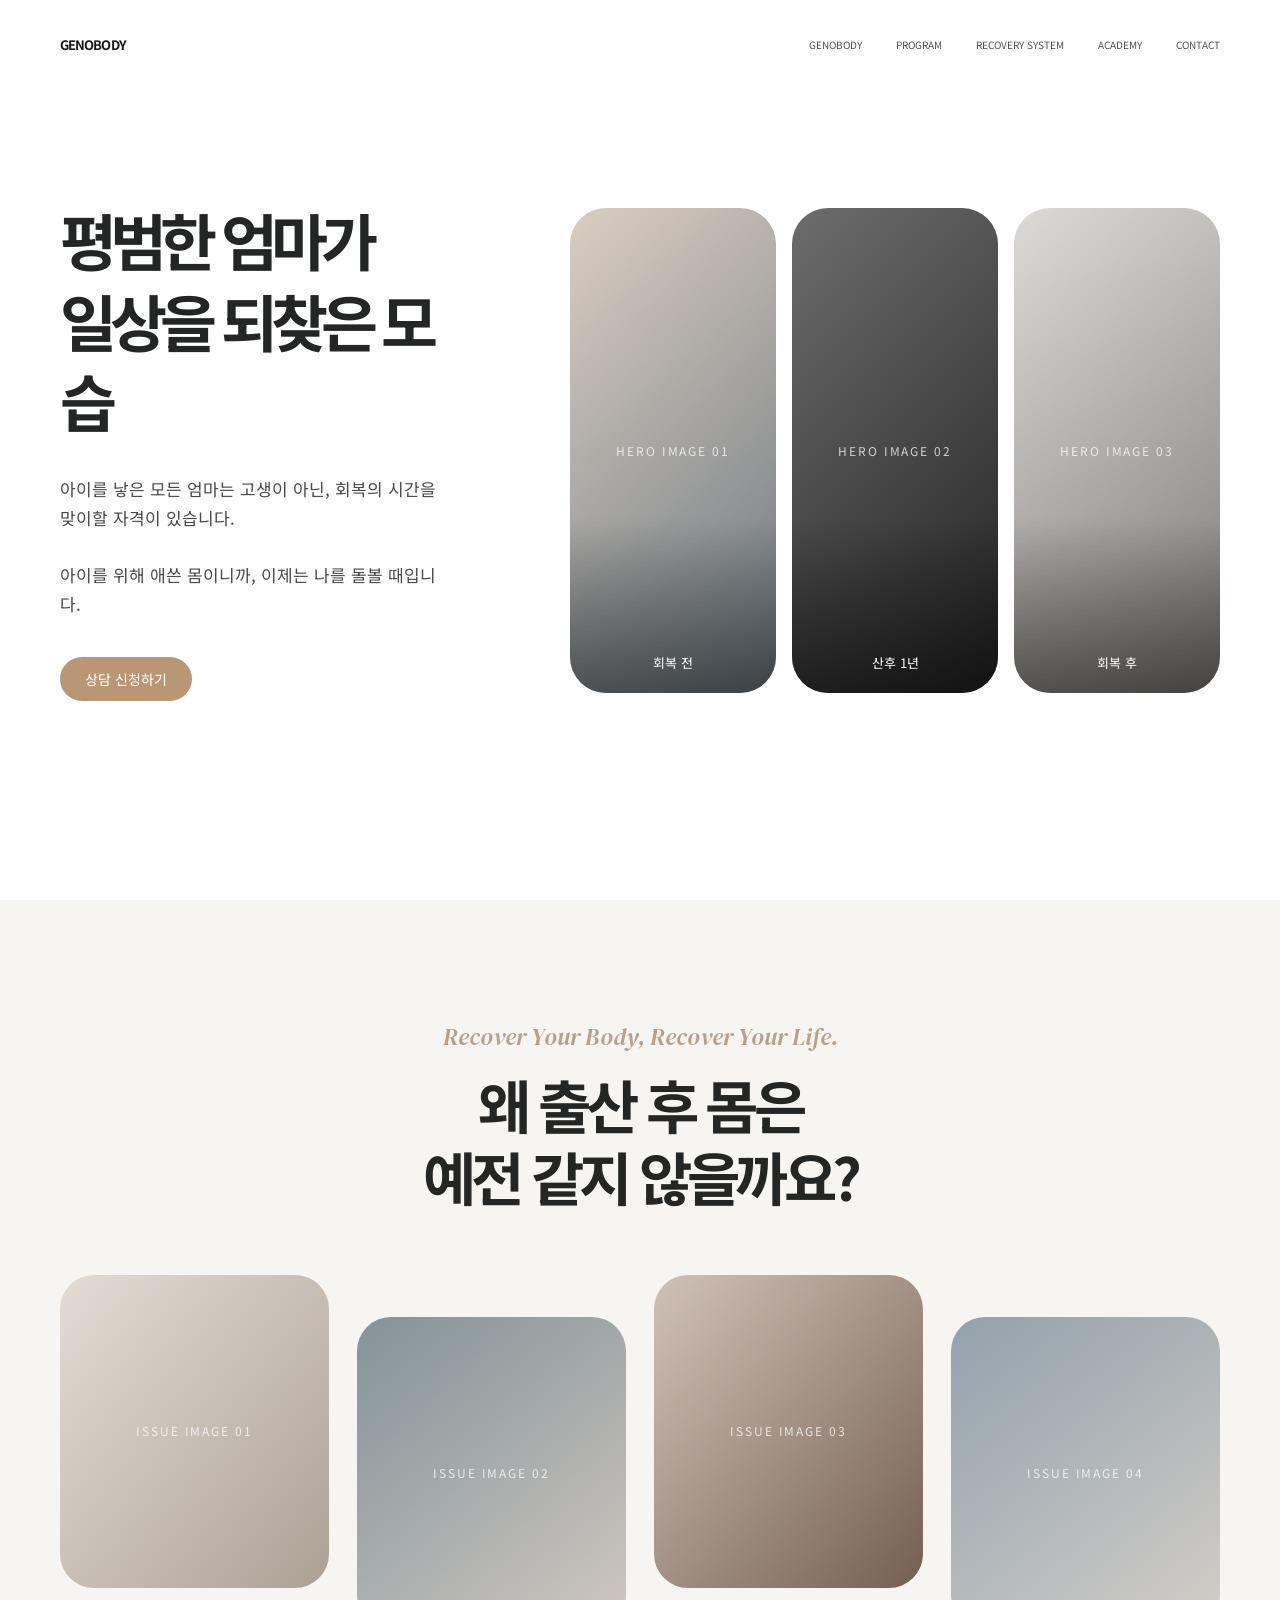
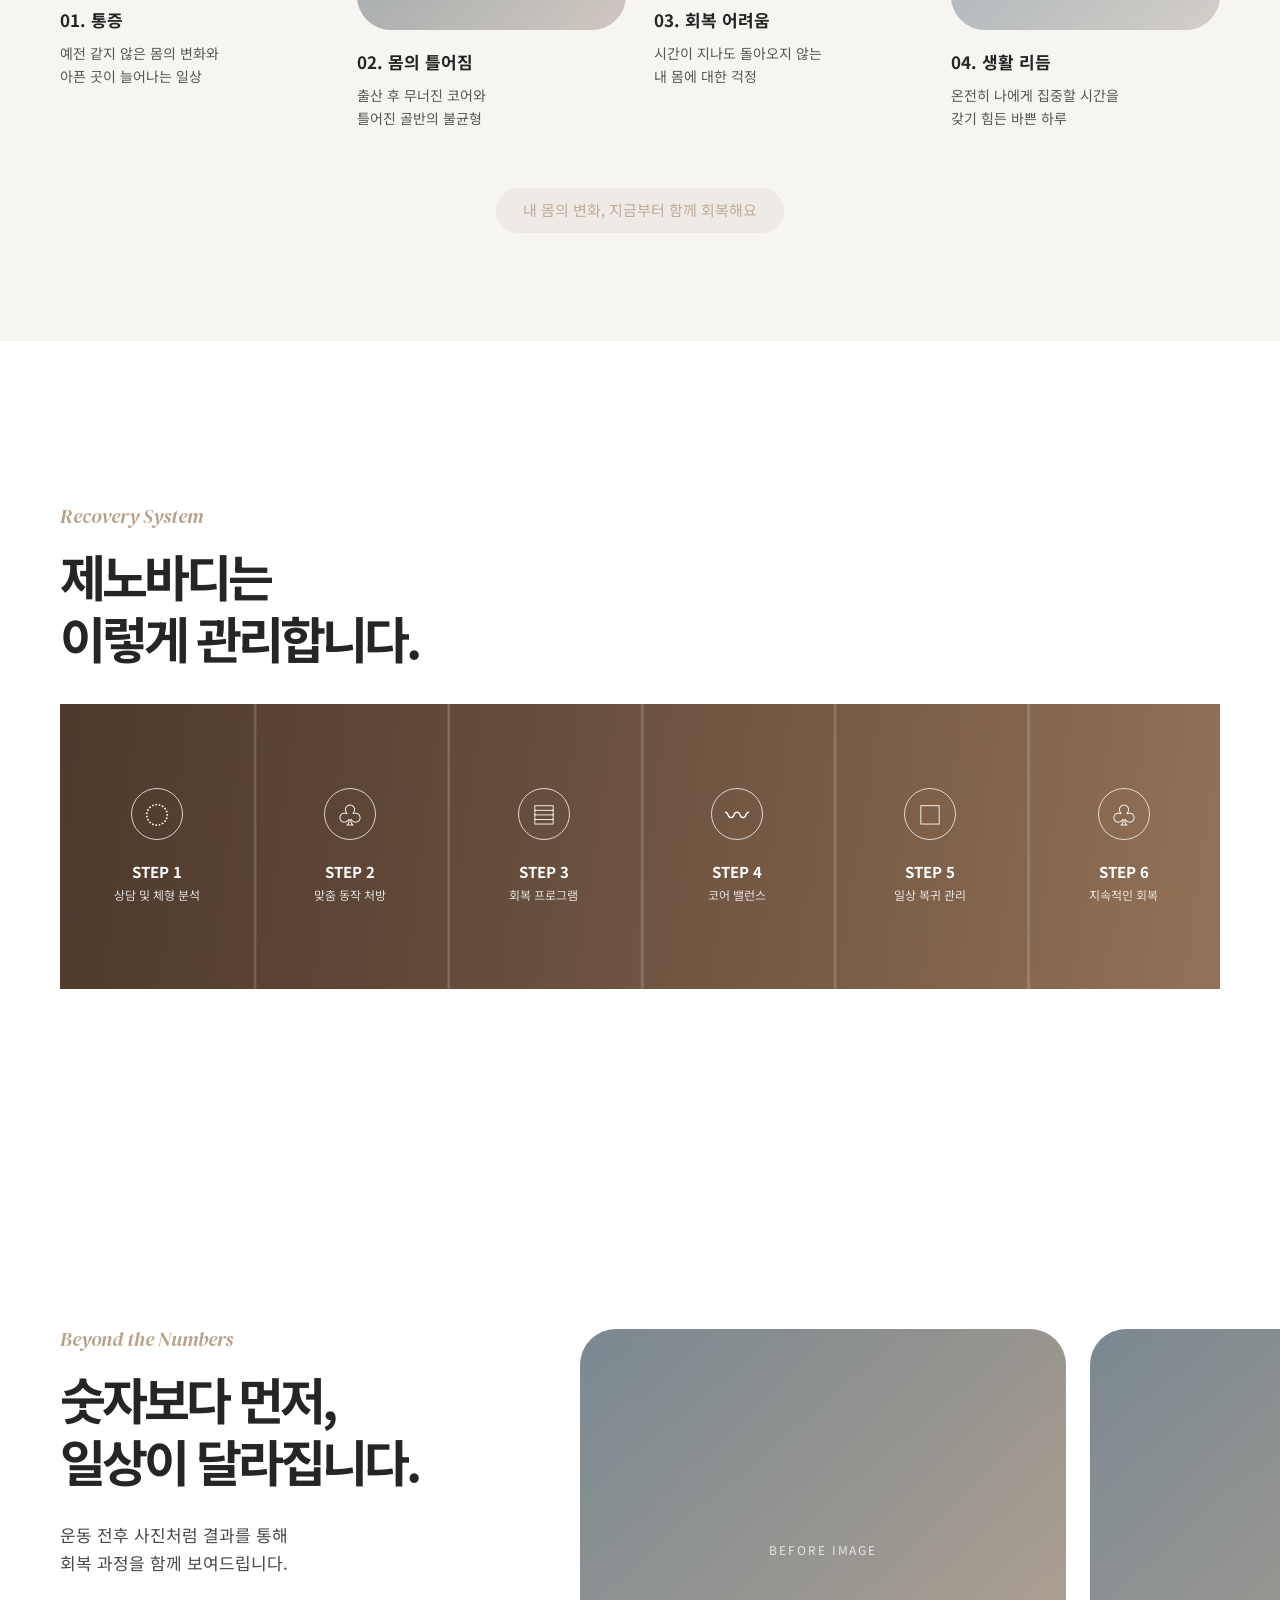
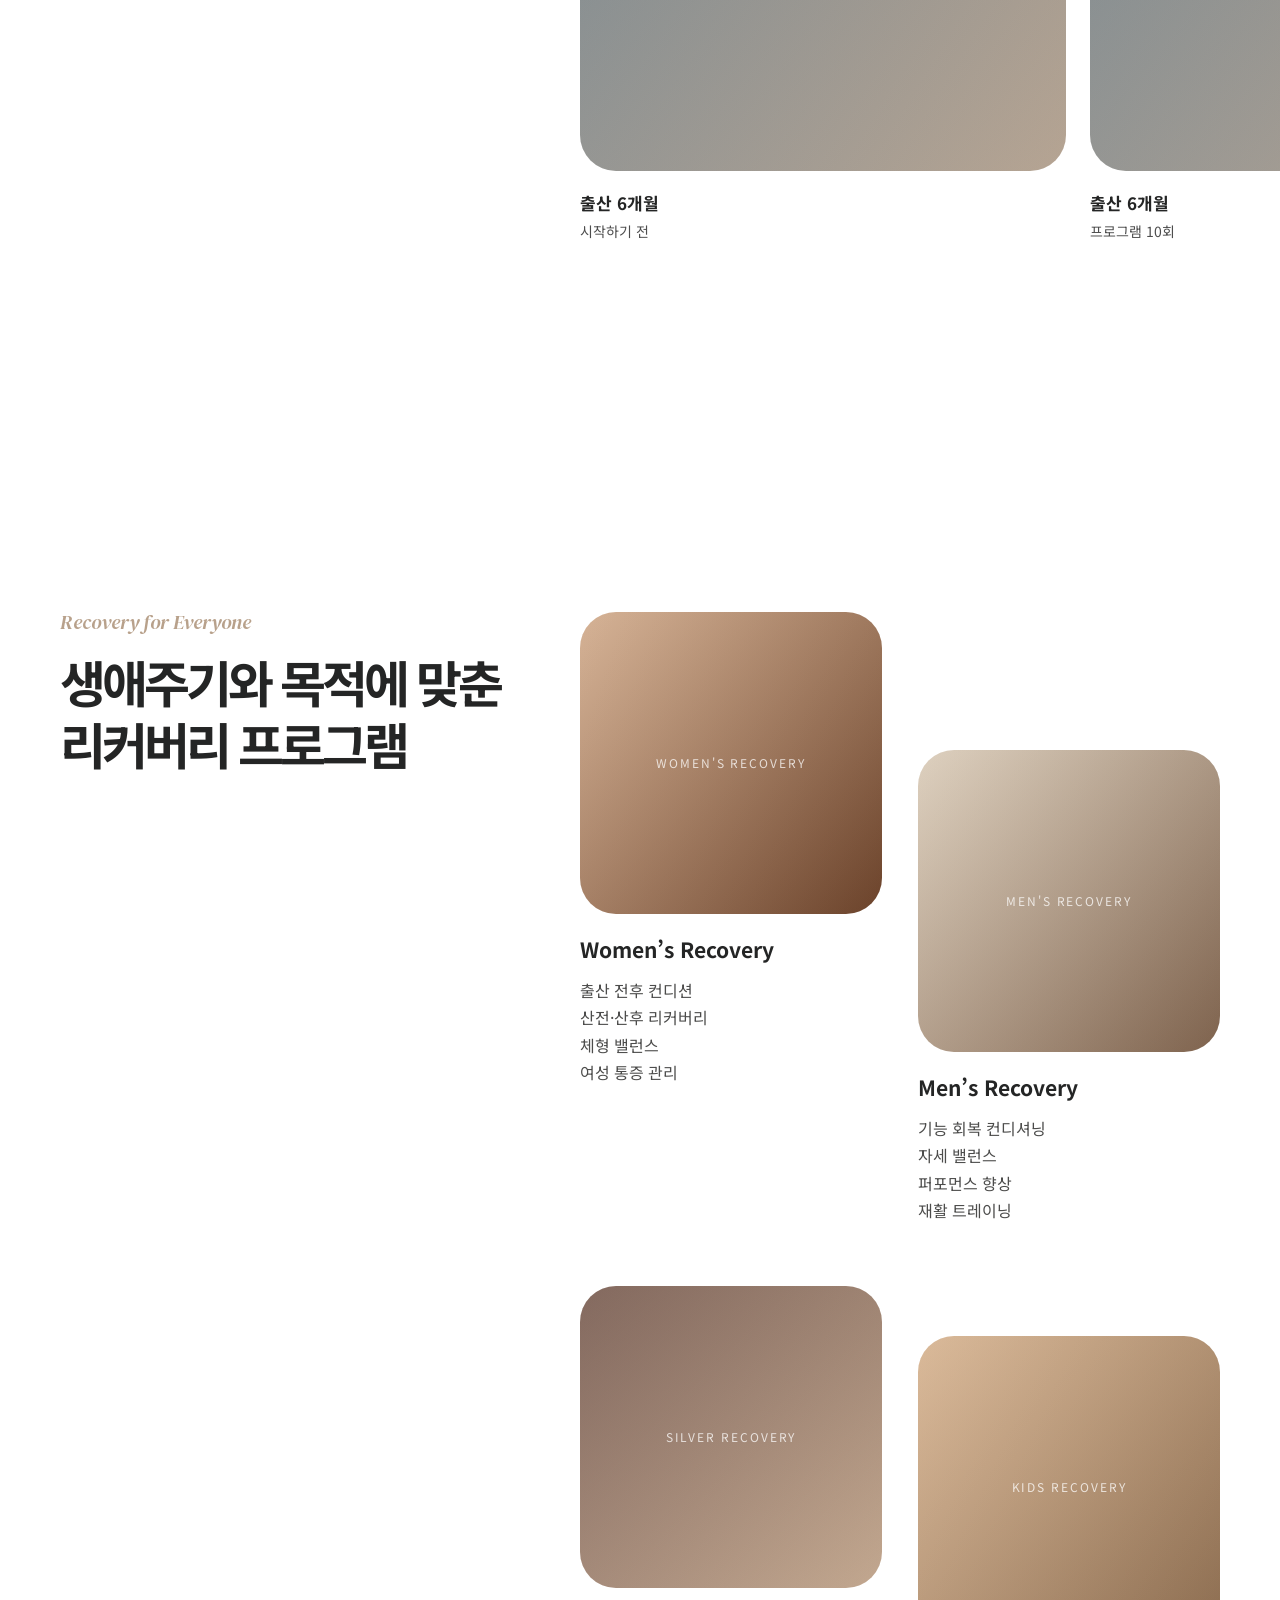
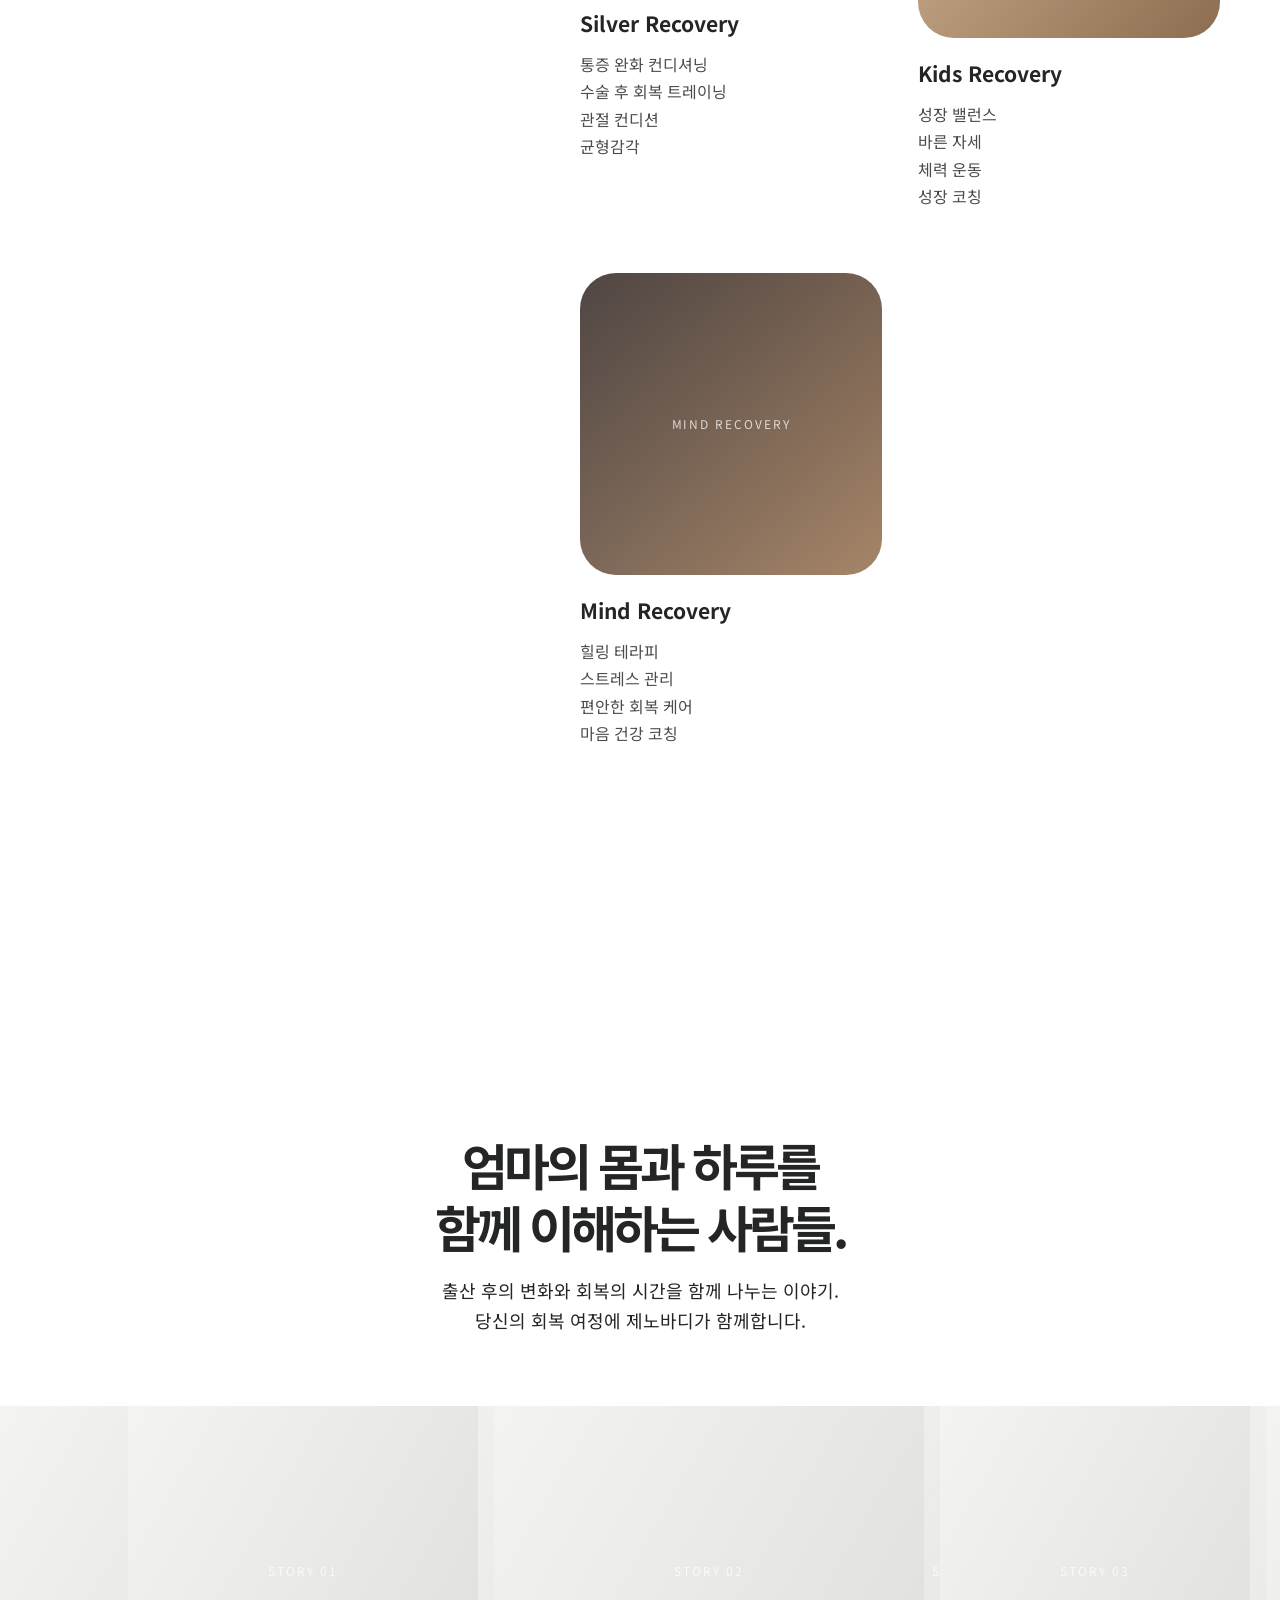
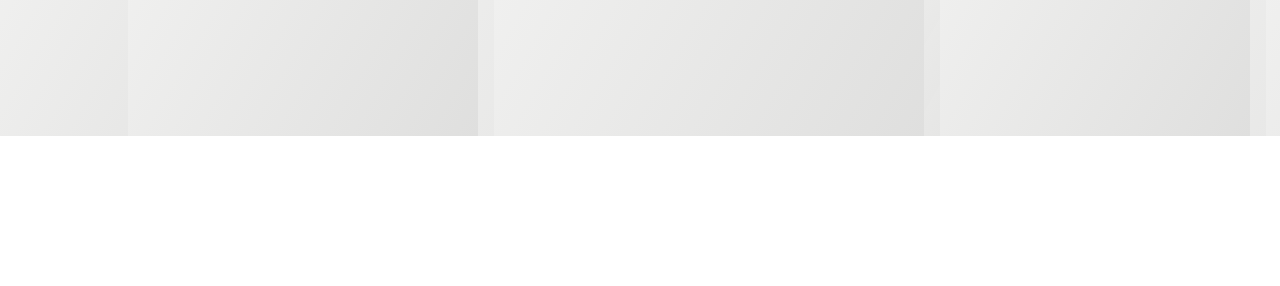
==== main.html/index.html @ 01b22d91 "Publish the Genobody homepage concepts for collaborative review Establishes the initial repository h" ====
<!doctype html>
<html lang="ko">
  <head>
    <meta charset="UTF-8" />
    <meta name="viewport" content="width=device-width, initial-scale=1.0" />
    <title>GENOBODY — Recovery Your Body, Recover Your Life.</title>
    <style>
      @import url("https://fonts.googleapis.com/css2?family=DM+Serif+Display:ital@0;1&family=Noto+Sans+KR:wght@400;500;600;700&display=swap");

      :root { --ink:#242525; --paper:#fff; --cream:#f6f5f1; --sand:#b89572; --line:#e5e2dc; --content-gutter:max(60px,calc((100vw - 1440px) / 2)); --section-title-width:440px; --section-content-gap:80px; }
      * { box-sizing:border-box; }
      html { scroll-behavior:smooth; }
      body { margin:0; color:var(--ink); background:var(--paper); font-family:"Noto Sans KR", Arial, sans-serif; font-size:16px; line-height:1.65; }
      img { display:block; width:100%; height:100%; object-fit:cover; }
      .wrap { width:min(100% - 120px, 1440px); margin:auto; }
      .eyebrow { margin:0 0 18px; color:#b8a18b; font:italic 20px/1 "DM Serif Display", serif; }
      h1,h2,h3,p { margin-top:0; }
      h2 { margin-bottom:36px; font-size:50px; letter-spacing:-.08em; line-height:1.24; }
      .copy { max-width:430px; margin-bottom:38px; color:#494a49; font-size:17px; line-height:1.7; }
      .media { position:relative; overflow:hidden; background:linear-gradient(135deg,#ded7ce,#bbaea1); }
      .media::after { content:attr(data-media); position:absolute; inset:0; display:grid; place-items:center; color:rgba(255,255,255,.75); font-size:12px; letter-spacing:.16em; background:linear-gradient(120deg,rgba(255,255,255,.13),rgba(0,0,0,.08)); }
      .media img + * { display:none; }
      .button { display:inline-flex; align-items:center; min-height:44px; padding:0 25px; border-radius:99px; background:#b99775; color:#fff; font-size:14px; text-decoration:none; }
      .site-header { position:absolute; top:0; left:50%; z-index:10; height:90px; display:flex; align-items:center; justify-content:space-between; transform:translateX(-50%); }
      .brand { color:#161717; font-size:13px; font-weight:700; letter-spacing:-.07em; text-decoration:none; }
      .nav { display:flex; gap:34px; }
      .nav a { color:#4d4e4d; font-size:10px; text-decoration:none; }

      .hero { min-height:100vh; display:grid; grid-template-columns:minmax(390px,.88fr) 1.52fr; align-items:center; gap:120px; padding:0; }
      .hero h1 { margin-bottom:34px; font-size:62px; letter-spacing:-.11em; line-height:1.3; }
      .hero-gallery { display:grid; grid-template-columns:repeat(3,1fr); gap:16px; height:485px; }
      .hero-gallery .media { border-radius:36px; }
      .hero-gallery .media:nth-child(1) { background:linear-gradient(140deg,#d5c6b8,#75828b); }
      .hero-gallery .media:nth-child(2) { background:linear-gradient(145deg,#585757,#242424); }
      .hero-gallery .media:nth-child(3) { background:linear-gradient(145deg,#d7d5d1,#888581); }
      .media-caption { position:absolute; right:0; bottom:0; left:0; z-index:2; display:grid; height:36%; align-items:end; padding:0 16px 20px; background:linear-gradient(to bottom,transparent,rgba(0,0,0,.46)); color:#fff; font-size:13px; text-align:center; }

      .problem { padding:125px 0 108px; background:var(--cream); text-align:center; }
      .problem .wrap { width:min(100% - 120px, 1680px); }
      .problem .eyebrow { margin-bottom:20px; font-size:24px; }
      .problem h2 { margin-bottom:62px; font-size:58px; }
      .cards { display:grid; grid-template-columns:repeat(4,1fr); gap:28px; text-align:left; }
      .card .media { aspect-ratio:.86/1; border-radius:34px; margin-bottom:18px; }
      .card:nth-child(even) { padding-top:42px; }
      .card:nth-child(2) .media { background:linear-gradient(135deg,#71838b,#e2d9d1); }
      .card:nth-child(3) .media { background:linear-gradient(135deg,#c9b8ac,#7e6758); }
      .card:nth-child(4) .media { background:linear-gradient(135deg,#8394a1,#e5e0d9); }
      .card strong { display:block; margin-bottom:8px; font-size:17px; }
      .card p { margin:0; color:#575756; font-size:14px; line-height:1.65; }
      .problem-note { display:inline-block; margin-top:58px; padding:10px 27px; border-radius:99px; color:#c0ad9a; background:#eeeae5; font-size:15px; }

      .system { padding:165px 0 190px; }
      .system .banner { position:relative; min-height:285px; display:grid; grid-template-columns:repeat(6,1fr); align-items:stretch; padding:0; overflow:hidden; color:#fff; background:linear-gradient(90deg,rgba(70,48,35,.8),rgba(130,92,62,.55)),linear-gradient(120deg,#6f5f52,#a88c75); }
      .system .banner::before { content:""; position:absolute; inset:0; background:linear-gradient(90deg,transparent 16.66%,rgba(255,255,255,.22) 16.8%,transparent 17%,transparent 33.33%,rgba(255,255,255,.22) 33.5%,transparent 33.7%,transparent 50%,rgba(255,255,255,.22) 50.2%,transparent 50.4%,transparent 66.66%,rgba(255,255,255,.22) 66.8%,transparent 67%,transparent 83.33%,rgba(255,255,255,.22) 83.5%,transparent 83.7%); }
      .step { position:relative; display:flex; flex-direction:column; align-items:center; justify-content:center; padding:0; text-align:center; }
      .step-icon { display:grid; place-items:center; width:52px; height:52px; margin-bottom:20px; border:1px solid rgba(255,255,255,.75); border-radius:50%; font-size:24px; }
      .step b { display:block; font-size:15px; }
      .step small { opacity:.82; font-size:12px; }

      .numbers { display:grid; grid-template-columns:calc(var(--content-gutter) + var(--section-title-width) + var(--section-content-gap)) minmax(0,1fr); align-items:start; padding:150px 0 205px; }
      .numbers-copy { width:var(--section-title-width); min-width:var(--section-title-width); margin-left:var(--content-gutter); }
      .numbers h2 { margin-bottom:30px; }
      .numbers h2, .program h2 { min-width:var(--section-title-width); }
      .comparison { min-width:0; overflow-x:auto; overflow-y:hidden; padding:0 0 18px; cursor:grab; -ms-overflow-style:none; scrollbar-width:none; scroll-snap-type:x mandatory; overscroll-behavior-x:contain; touch-action:pan-y; user-select:none; }
      .comparison::-webkit-scrollbar { display:none; }
      .comparison.is-dragging { cursor:grabbing; scroll-snap-type:none; }
      .comparison-track { display:flex; width:max-content; gap:24px; padding-right:70px; }
      .comparison-slide { flex:0 0 clamp(460px,38vw,620px); scroll-snap-align:start; }
      .comparison .media { aspect-ratio:1/.91; border-radius:36px; }
      .comparison .media:nth-child(1) { background:linear-gradient(130deg,#677780,#c5b29f); }
      .comparison .media:nth-child(2) { background:linear-gradient(130deg,#292727,#b4b4b2); }
      .comparison b { display:block; margin-top:18px; font-size:17px; }
      .comparison span { color:#4d4d4d; font-size:14px; }

      .program { display:grid; grid-template-columns:var(--section-title-width) minmax(0,1fr); gap:var(--section-content-gap); padding:145px 0 250px; }
      .program h2 { max-width:440px; }
      .program-grid { display:grid; grid-template-columns:1fr 1fr; align-items:start; gap:62px 36px; }
      .program-card .media { aspect-ratio:1/1; border-radius:36px; margin-bottom:18px; }
      .program-card:nth-child(1) .media { background:linear-gradient(135deg,#d0a887,#74482e); }
      .program-card:nth-child(2) { margin-top:138px; }
      .program-card:nth-child(2) .media { background:linear-gradient(135deg,#d9cab6,#896b54); }
      .program-card:nth-child(3) .media { background:linear-gradient(135deg,#715347,#d3b69c); }
      .program-card:nth-child(4) { margin-top:50px; }
      .program-card:nth-child(4) .media { background:linear-gradient(135deg,#d5b08b,#987657); }
      .program-card:nth-child(5) .media { background:linear-gradient(135deg,#352a27,#b59171); }
      .program-card h3 { margin:0 0 10px; font-size:21px; }
      .program-card p { margin:0; white-space:pre-line; color:#4c4c4b; font-size:16px; line-height:1.72; }

      .community { padding:135px 0 0; text-align:center; }
      .community h2 { margin-bottom:18px; }
      .community p { max-width:700px; margin:0 auto 70px; font-size:18px; line-height:1.7; }
      .community-list { overflow:hidden; width:100%; }
      .community-track { display:flex; width:max-content; gap:16px; animation:community-roll 38s linear infinite; }
      .community-set { display:flex; gap:16px; }
      .community-list .media { height:330px; flex:0 0 350px; border-radius:0; background:#f2f2f1; }
      .community-list .media:nth-child(2) { flex-basis:430px; }
      .community-list .media:nth-child(3) { flex-basis:310px; }
      .community-list .media:nth-child(4) { flex-basis:390px; }
      .community-list .media:nth-child(5) { flex-basis:335px; }
      .community-list .media:nth-child(6) { flex-basis:450px; }
      .community-list .media:nth-child(7) { flex-basis:300px; }
      .community-list .media:nth-child(8) { flex-basis:375px; }
      .community-list:hover .community-track { animation-play-state:paused; }
      @keyframes community-roll { to { transform:translateX(calc(-50% - 8px)); } }
      @media (min-width:701px) { .program-intro { position:sticky; top:120px; align-self:start; } }
      @media (prefers-reduced-motion: no-preference) {
        .motion-ready [data-reveal] { opacity:0; transform:translateY(42px); transition:opacity .7s ease,transform .8s cubic-bezier(.22,1,.36,1); transition-delay:var(--reveal-delay,0ms); will-change:opacity,transform; }
        .motion-ready .step[data-reveal] { transform:translateY(20px) scale(.96); }
        .motion-ready [data-reveal].is-visible { opacity:1; transform:translateY(0) scale(1); }
        .hero > :first-child { --reveal-delay:80ms; }
        .hero-gallery .media:nth-child(1) { --reveal-delay:180ms; }
        .hero-gallery .media:nth-child(2) { --reveal-delay:300ms; }
        .hero-gallery .media:nth-child(3) { --reveal-delay:420ms; }
        .problem .card:nth-child(1), .system .step:nth-child(1), .program-card:nth-child(1) { --reveal-delay:0ms; }
        .problem .card:nth-child(2), .system .step:nth-child(2), .program-card:nth-child(2) { --reveal-delay:90ms; }
        .problem .card:nth-child(3), .system .step:nth-child(3), .program-card:nth-child(3) { --reveal-delay:180ms; }
        .problem .card:nth-child(4), .system .step:nth-child(4), .program-card:nth-child(4) { --reveal-delay:270ms; }
        .system .step:nth-child(5), .program-card:nth-child(5) { --reveal-delay:360ms; }
        .system .step:nth-child(6) { --reveal-delay:450ms; }
      }
      @media (prefers-reduced-motion: reduce) { .community-list { overflow-x:auto; } .community-track { animation:none; } }
      footer { height:150px; }

      @media (max-width: 700px) {
        body { font-size:14px; }
        .wrap { width:min(100% - 40px, 520px); }
        .site-header { height:62px; }
        .brand { font-size:10px; }
        .nav { gap:10px; }
        .nav a { font-size:7px; }
        .eyebrow { margin-bottom:12px; font-size:16px; }
        h2 { margin-bottom:24px; font-size:32px; }
        .copy { max-width:310px; margin-bottom:24px; font-size:14px; }
        .button { min-height:36px; padding:0 19px; font-size:12px; }
        .hero { min-height:100svh; grid-template-columns:1fr; gap:34px; padding:0; }
        .hero h1 { margin-bottom:24px; font-size:42px; }
        .hero-gallery { height:220px; }
        .hero-gallery .media { border-radius:28px; }
        .problem { padding:72px 0 62px; }
        .problem .wrap { width:min(100% - 40px, 520px); }
        .problem .eyebrow { margin-bottom:12px; font-size:18px; }
        .problem h2 { margin-bottom:34px; font-size:38px; }
        .cards { grid-template-columns:repeat(2,1fr); gap:24px 12px; }
        .card .media { margin-bottom:10px; border-radius:28px; }
        .card:nth-child(even) { padding-top:24px; }
        .card strong { margin-bottom:5px; font-size:14px; }
        .card p { font-size:12px; }
        .problem-note { margin-top:32px; padding:7px 18px; font-size:12px; }
        .system { padding:85px 0 100px; }
        .system .banner { min-height:230px; padding:0; }
        .system .banner { grid-template-columns:repeat(3,1fr); gap:28px 0; }
        .step { padding:0; }
        .step-icon { width:34px; height:34px; margin-bottom:12px; font-size:16px; }
        .step b { font-size:11px; }
        .step small { font-size:9px; }
        .numbers { display:block; padding:82px 0 100px; }
        .numbers-copy { width:auto; min-width:0; margin:0 20px 35px; }
        .numbers h2, .program h2 { min-width:0; }
        .comparison { padding-left:20px; padding-bottom:12px; }
        .comparison-track { gap:12px; }
        .comparison-slide { flex-basis:78vw; }
        .comparison b { margin-top:10px; font-size:14px; }
        .comparison span { font-size:12px; }
        .program { grid-template-columns:1fr; gap:48px; padding:85px 0 110px; }
        .program-grid { gap:35px 16px; }
        .program-card:nth-child(2) { margin-top:70px; }
        .program-card:nth-child(4) { margin-top:28px; }
        .program-card h3 { font-size:17px; }
        .program-card p { font-size:14px; }
        .community { padding-top:85px; }
        .community p { margin-bottom:45px; font-size:14px; }
        .community-track, .community-set { gap:10px; }
        .community-list .media { height:190px; flex-basis:210px; border-radius:0; }
        .community-list .media:nth-child(2) { flex-basis:245px; }
        .community-list .media:nth-child(3) { flex-basis:180px; }
        .community-list .media:nth-child(4) { flex-basis:225px; }
      }
    </style>
  </head>
  <body>
    <header class="site-header wrap">
      <a class="brand" href="#top">GENOBODY</a>
      <nav class="nav" aria-label="주 메뉴">
        <a href="#recovery">GENOBODY</a><a href="#program">PROGRAM</a><a href="#system">RECOVERY SYSTEM</a><a href="#numbers">ACADEMY</a><a href="#community">CONTACT</a>
      </nav>
    </header>
    <main id="top">
      <section class="hero wrap" aria-labelledby="hero-title">
        <div data-reveal><h1 id="hero-title">평범한 엄마가<br>일상을 되찾은 모습</h1><p class="copy">아이를 낳은 모든 엄마는 고생이 아닌, 회복의 시간을 맞이할 자격이 있습니다.<br><br>아이를 위해 애쓴 몸이니까, 이제는 나를 돌볼 때입니다.</p><a class="button" href="#recovery">상담 신청하기</a></div>
        <div class="hero-gallery" aria-label="회복 전후 이미지 영역"><div class="media" data-media="HERO IMAGE 01" data-reveal><span class="media-caption">회복 전</span></div><div class="media" data-media="HERO IMAGE 02" data-reveal><span class="media-caption">산후 1년</span></div><div class="media" data-media="HERO IMAGE 03" data-reveal><span class="media-caption">회복 후</span></div></div>
      </section>

      <section class="problem" id="recovery" aria-labelledby="problem-title"><div class="wrap"><p class="eyebrow" data-reveal>Recover Your Body, Recover Your Life.</p><h2 id="problem-title" data-reveal>왜 출산 후 몸은<br>예전 같지 않을까요?</h2><div class="cards"><article class="card" data-reveal><div class="media" data-media="ISSUE IMAGE 01"></div><strong>01. 통증</strong><p>예전 같지 않은 몸의 변화와<br>아픈 곳이 늘어나는 일상</p></article><article class="card" data-reveal><div class="media" data-media="ISSUE IMAGE 02"></div><strong>02. 몸의 틀어짐</strong><p>출산 후 무너진 코어와<br>틀어진 골반의 불균형</p></article><article class="card" data-reveal><div class="media" data-media="ISSUE IMAGE 03"></div><strong>03. 회복 어려움</strong><p>시간이 지나도 돌아오지 않는<br>내 몸에 대한 걱정</p></article><article class="card" data-reveal><div class="media" data-media="ISSUE IMAGE 04"></div><strong>04. 생활 리듬</strong><p>온전히 나에게 집중할 시간을<br>갖기 힘든 바쁜 하루</p></article></div><span class="problem-note" data-reveal>내 몸의 변화, 지금부터 함께 회복해요</span></div></section>

      <section class="system wrap" id="system" aria-labelledby="system-title"><p class="eyebrow" data-reveal>Recovery System</p><h2 id="system-title" data-reveal>제노바디는<br>이렇게 관리합니다.</h2><div class="banner"><div class="step" data-reveal><span class="step-icon">◌</span><b>STEP 1</b><small>상담 및 체형 분석</small></div><div class="step" data-reveal><span class="step-icon">♧</span><b>STEP 2</b><small>맞춤 동작 처방</small></div><div class="step" data-reveal><span class="step-icon">▤</span><b>STEP 3</b><small>회복 프로그램</small></div><div class="step" data-reveal><span class="step-icon">〰</span><b>STEP 4</b><small>코어 밸런스</small></div><div class="step" data-reveal><span class="step-icon">□</span><b>STEP 5</b><small>일상 복귀 관리</small></div><div class="step" data-reveal><span class="step-icon">♧</span><b>STEP 6</b><small>지속적인 회복</small></div></div></section>

      <section class="numbers" id="numbers" aria-labelledby="numbers-title"><div class="numbers-copy"><p class="eyebrow">Beyond the Numbers</p><h2 id="numbers-title">숫자보다 먼저,<br>일상이 달라집니다.</h2><p class="copy">운동 전후 사진처럼 결과를 통해<br>회복 과정을 함께 보여드립니다.</p></div><div class="comparison" aria-label="회복 전후 사례 슬라이드. 마우스로 끌어 넘길 수 있습니다." aria-roledescription="carousel" tabindex="0"><div class="comparison-track"><article class="comparison-slide"><div class="media" data-media="BEFORE IMAGE"></div><b>출산 6개월</b><span>시작하기 전</span></article><article class="comparison-slide"><div class="media" data-media="AFTER IMAGE"></div><b>출산 6개월</b><span>프로그램 10회</span></article></div></div></section>

      <section class="program wrap" id="program" aria-labelledby="program-title"><div class="program-intro" data-reveal><p class="eyebrow">Recovery for Everyone</p><h2 id="program-title">생애주기와 목적에 맞춘<br>리커버리 프로그램</h2></div><div class="program-grid"><article class="program-card" data-reveal><div class="media" data-media="WOMEN'S RECOVERY"></div><h3>Women’s Recovery</h3><p>출산 전후 컨디션<br>산전·산후 리커버리<br>체형 밸런스<br>여성 통증 관리</p></article><article class="program-card" data-reveal><div class="media" data-media="MEN'S RECOVERY"></div><h3>Men’s Recovery</h3><p>기능 회복 컨디셔닝<br>자세 밸런스<br>퍼포먼스 향상<br>재활 트레이닝</p></article><article class="program-card" data-reveal><div class="media" data-media="SILVER RECOVERY"></div><h3>Silver Recovery</h3><p>통증 완화 컨디셔닝<br>수술 후 회복 트레이닝<br>관절 컨디션<br>균형감각</p></article><article class="program-card" data-reveal><div class="media" data-media="KIDS RECOVERY"></div><h3>Kids Recovery</h3><p>성장 밸런스<br>바른 자세<br>체력 운동<br>성장 코칭</p></article><article class="program-card" data-reveal><div class="media" data-media="MIND RECOVERY"></div><h3>Mind Recovery</h3><p>힐링 테라피<br>스트레스 관리<br>편안한 회복 케어<br>마음 건강 코칭</p></article></div></section>

      <section class="community" id="community" aria-labelledby="community-title"><div class="wrap"><h2 id="community-title">엄마의 몸과 하루를<br>함께 이해하는 사람들.</h2><p>출산 후의 변화와 회복의 시간을 함께 나누는 이야기.<br>당신의 회복 여정에 제노바디가 함께합니다.</p></div><div class="community-list" aria-label="커뮤니티 이미지 롤링 영역"><div class="community-track"><div class="community-set"><div class="media" data-media="STORY 01"></div><div class="media" data-media="STORY 02"></div><div class="media" data-media="STORY 03"></div><div class="media" data-media="STORY 04"></div><div class="media" data-media="STORY 05"></div><div class="media" data-media="STORY 06"></div><div class="media" data-media="STORY 07"></div><div class="media" data-media="STORY 08"></div></div><div class="community-set" aria-hidden="true"><div class="media" data-media="STORY 01"></div><div class="media" data-media="STORY 02"></div><div class="media" data-media="STORY 03"></div><div class="media" data-media="STORY 04"></div><div class="media" data-media="STORY 05"></div><div class="media" data-media="STORY 06"></div><div class="media" data-media="STORY 07"></div><div class="media" data-media="STORY 08"></div></div></div></div></section>
    </main>
    <footer></footer>
    <script>
      const reduceMotion = window.matchMedia('(prefers-reduced-motion: reduce)').matches;
      const revealItems = document.querySelectorAll('[data-reveal]');

      if (reduceMotion) {
        revealItems.forEach((item) => item.classList.add('is-visible'));
      } else {
        document.documentElement.classList.add('motion-ready');
        const revealObserver = new IntersectionObserver((entries, observer) => {
          entries.forEach((entry) => {
            if (!entry.isIntersecting) return;
            entry.target.classList.add('is-visible');
            observer.unobserve(entry.target);
          });
        }, { threshold: .16, rootMargin: '0px 0px -7% 0px' });
        revealItems.forEach((item) => revealObserver.observe(item));
      }

      document.querySelectorAll('.comparison').forEach((slider) => {
        let startX = 0;
        let startScrollLeft = 0;

        slider.addEventListener('pointerdown', (event) => {
          startX = event.clientX;
          startScrollLeft = slider.scrollLeft;
          slider.classList.add('is-dragging');
          slider.setPointerCapture(event.pointerId);
        });

        slider.addEventListener('pointermove', (event) => {
          if (!slider.classList.contains('is-dragging')) return;
          slider.scrollLeft = startScrollLeft - (event.clientX - startX);
        });

        const stopDragging = (event) => {
          if (!slider.classList.contains('is-dragging')) return;
          slider.classList.remove('is-dragging');
          if (slider.hasPointerCapture(event.pointerId)) slider.releasePointerCapture(event.pointerId);
        };

        slider.addEventListener('pointerup', stopDragging);
        slider.addEventListener('pointercancel', stopDragging);
        slider.addEventListener('keydown', (event) => {
          if (!['ArrowLeft', 'ArrowRight'].includes(event.key)) return;
          event.preventDefault();
          slider.scrollBy({ left: event.key === 'ArrowRight' ? 240 : -240, behavior: 'smooth' });
        });
      });
    </script>
  </body>
</html>
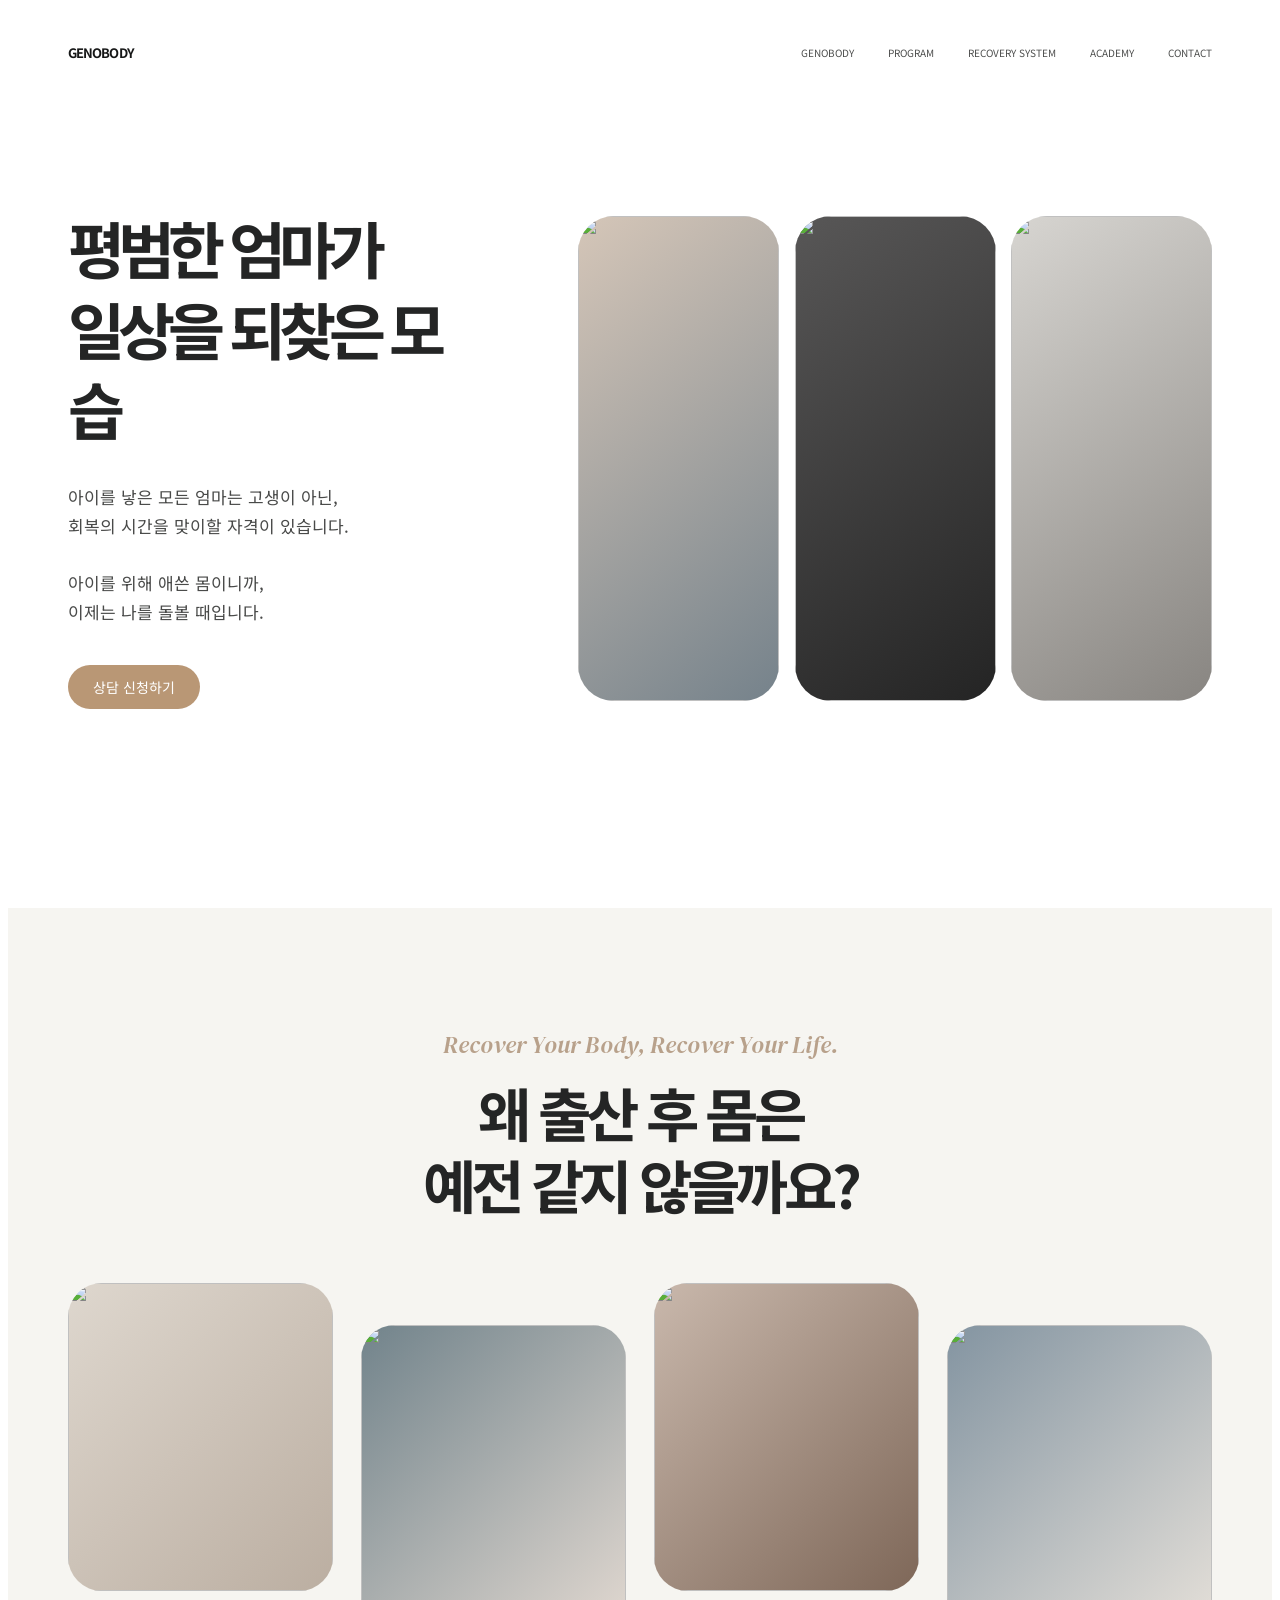
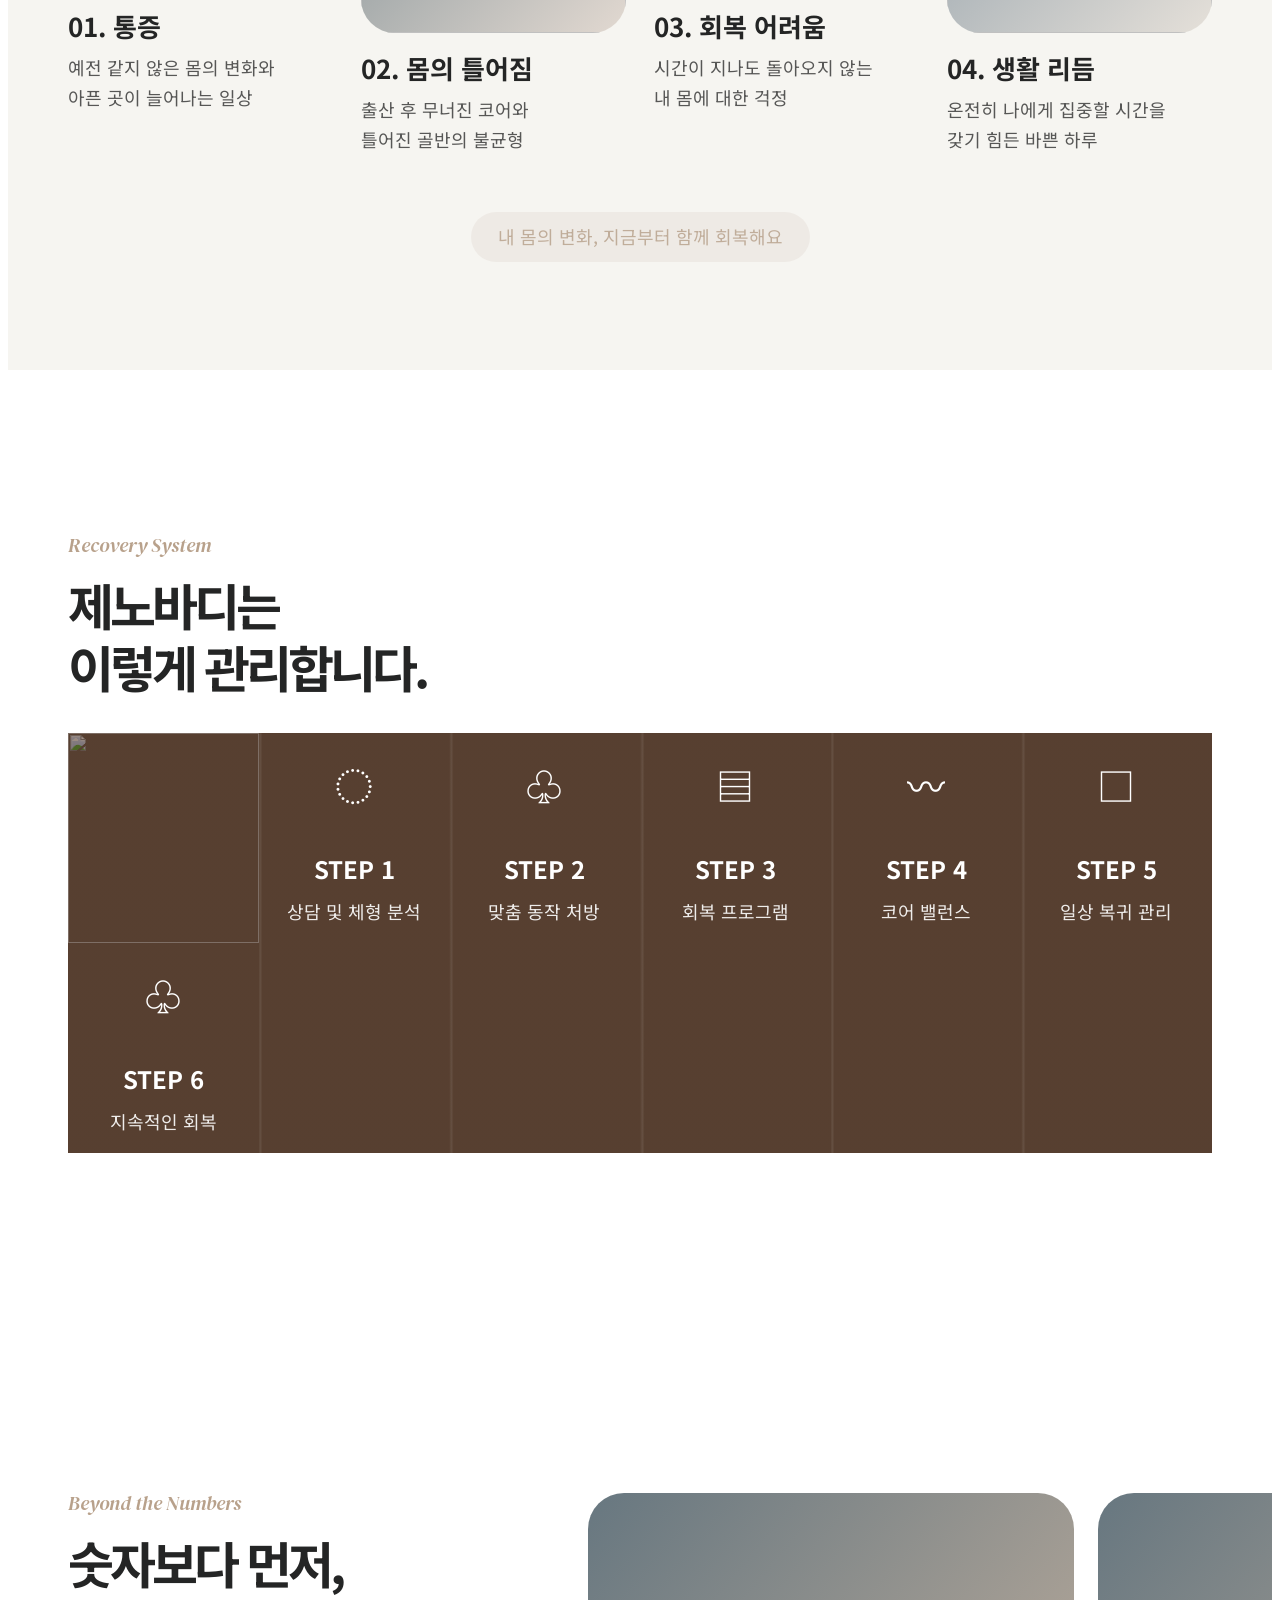
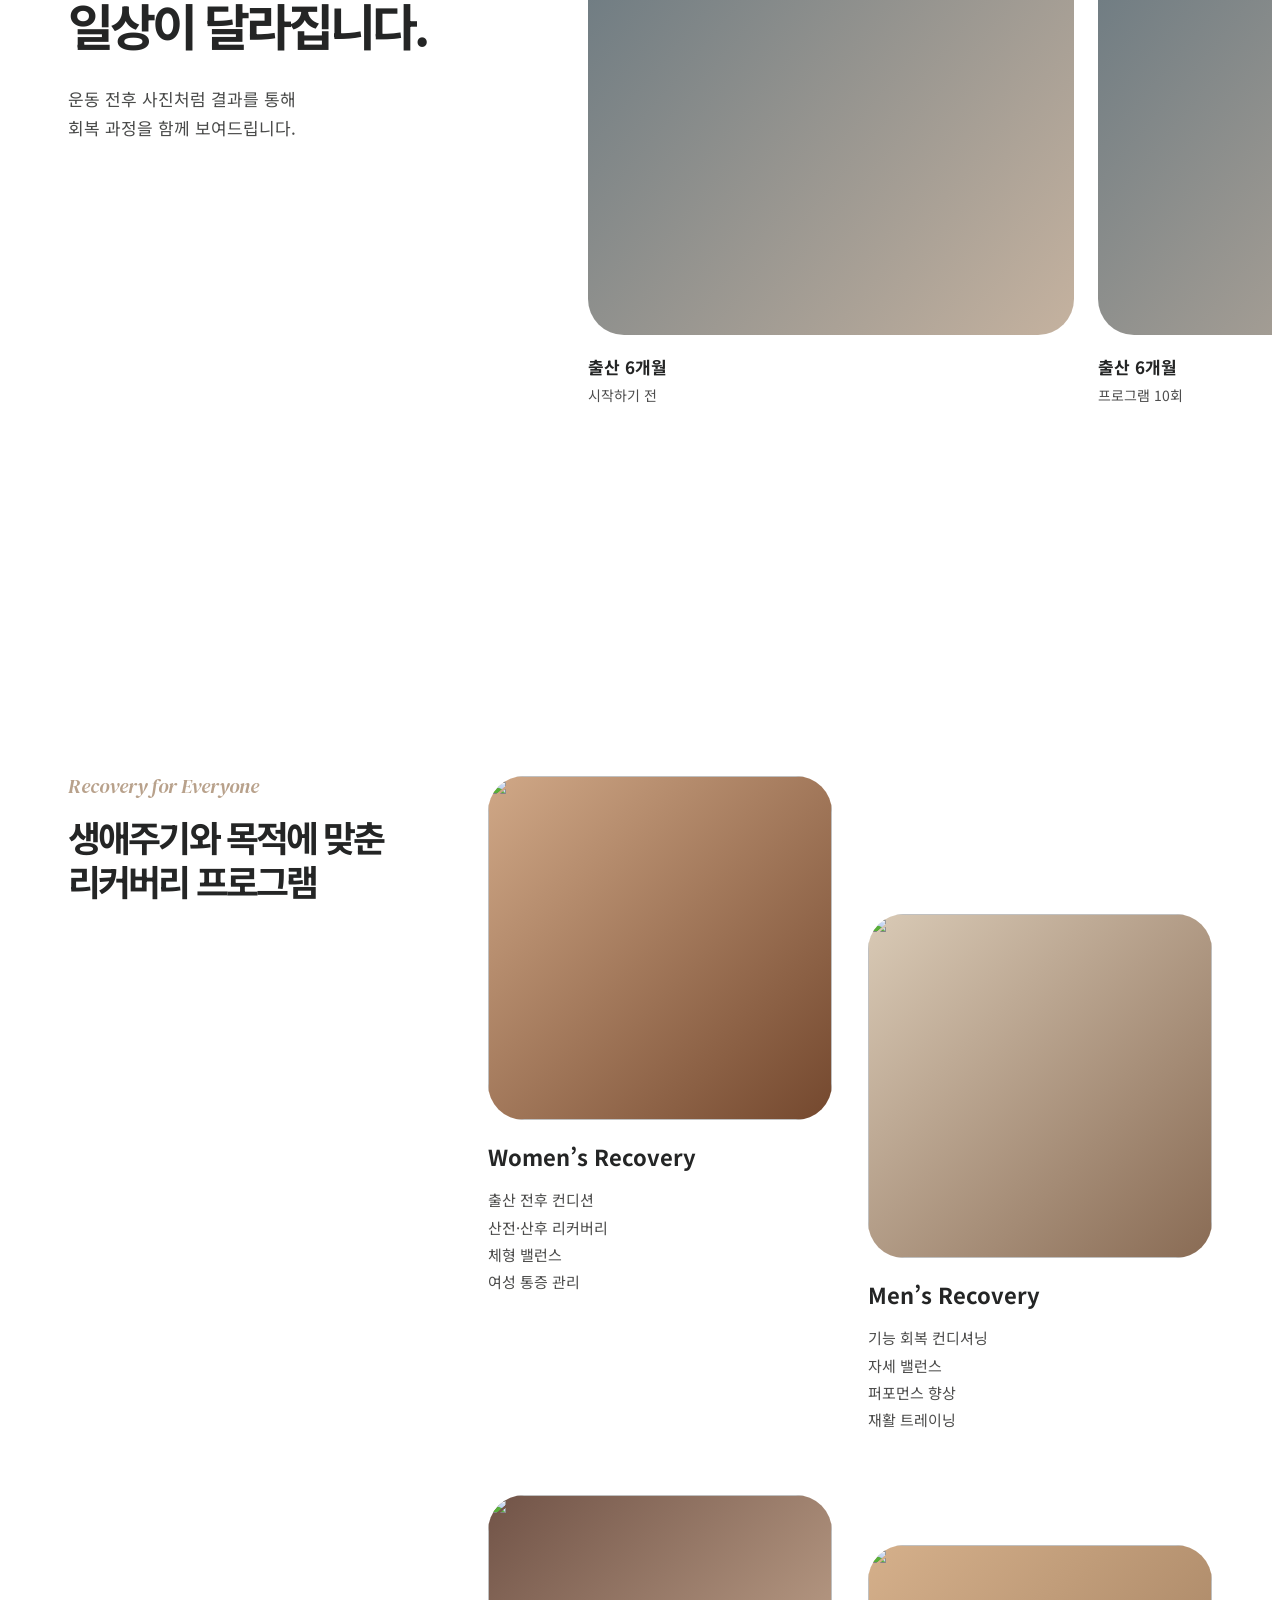
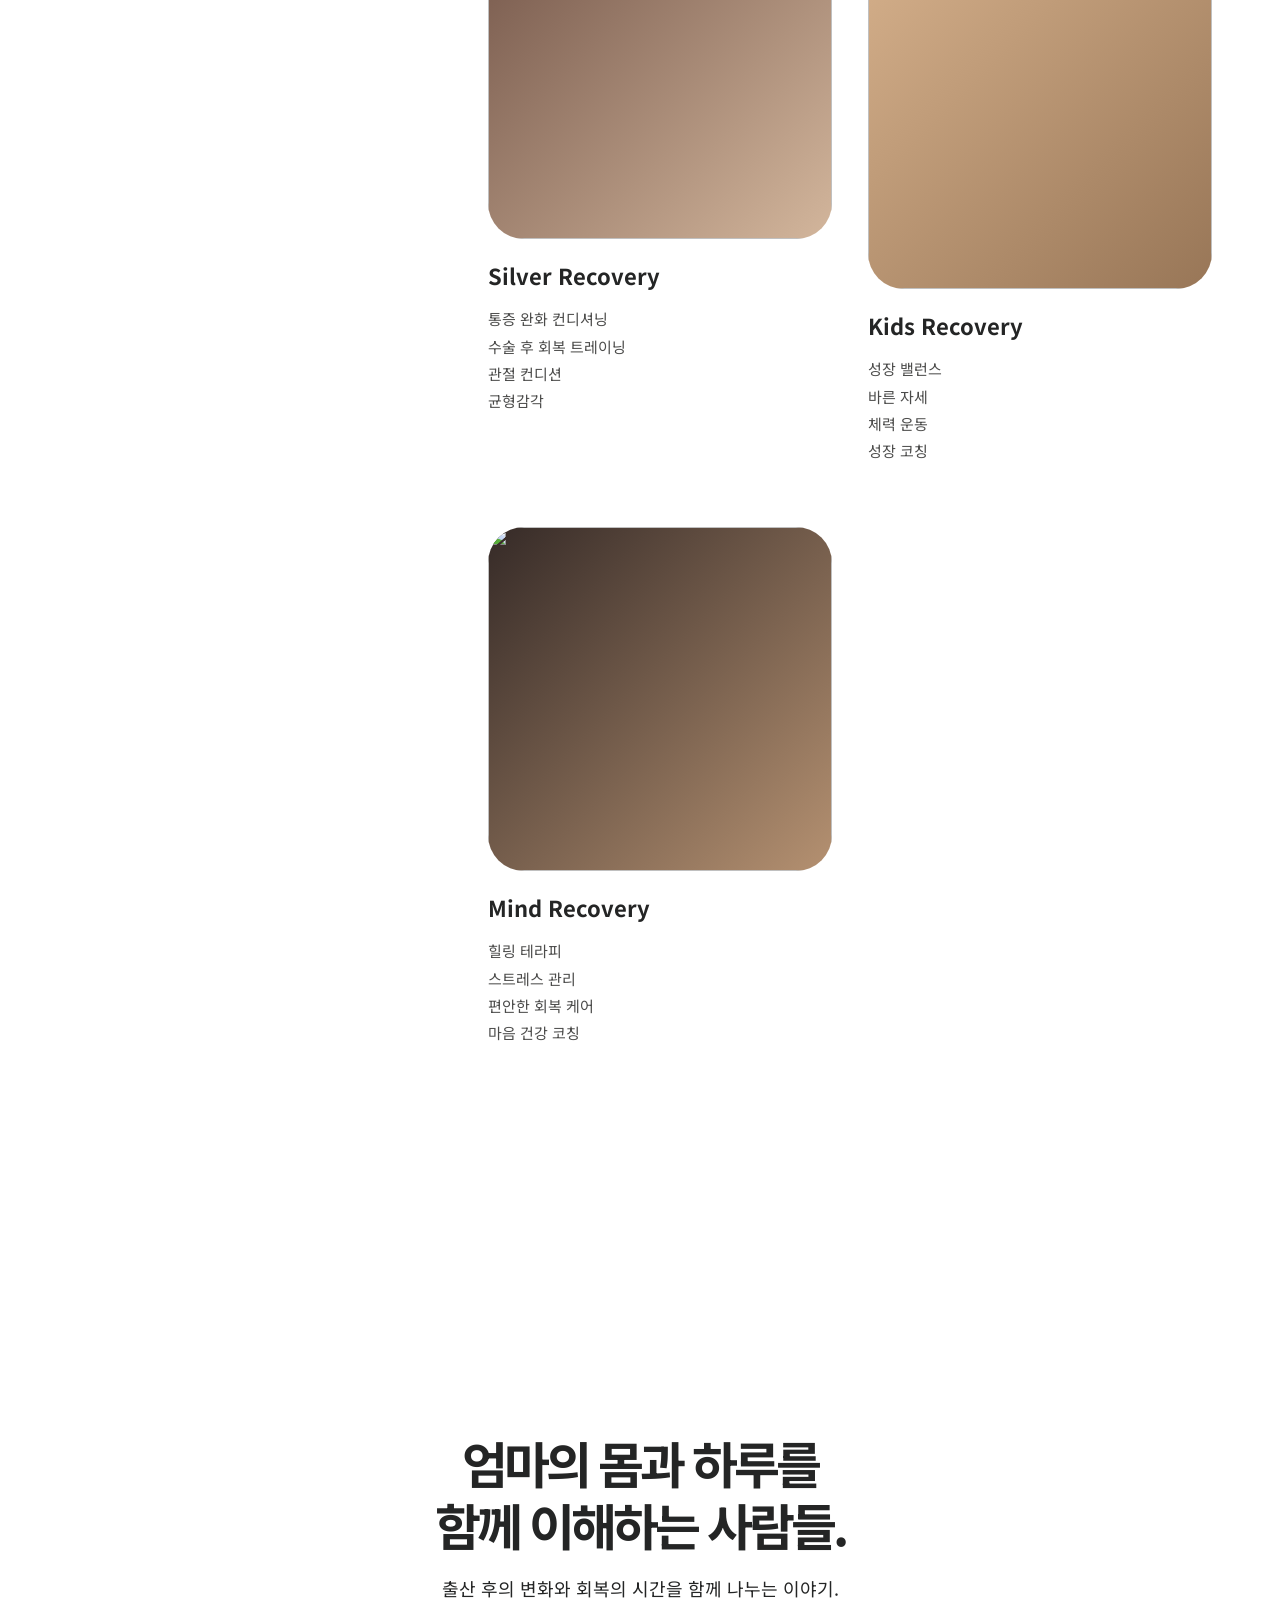
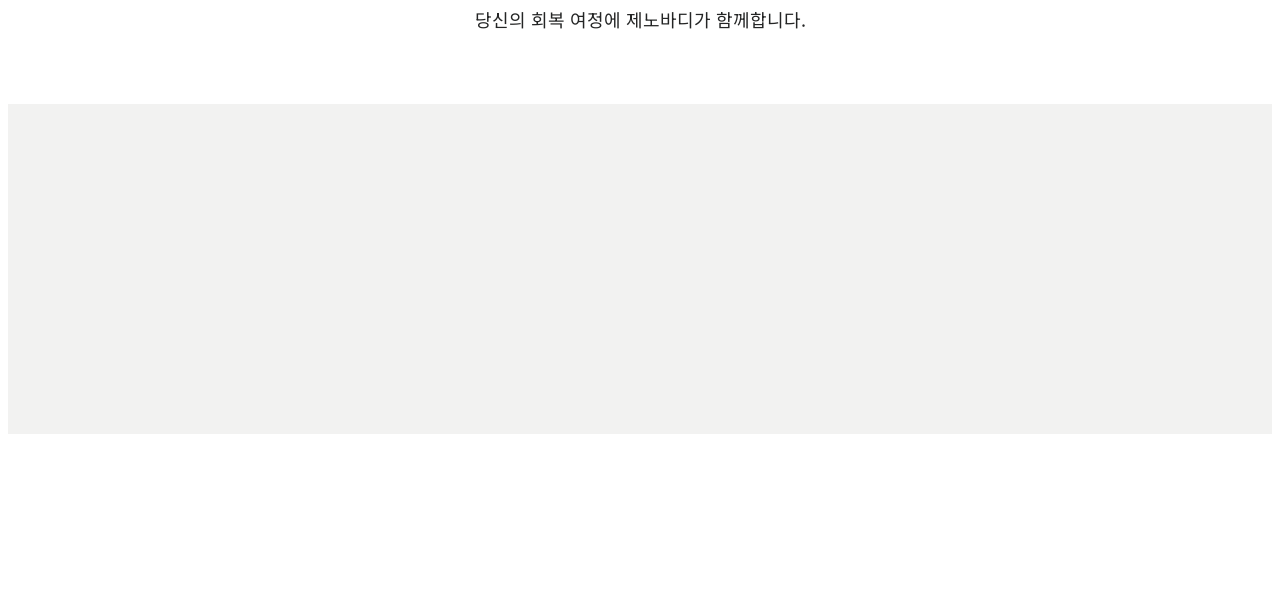
==== commit 75ea7080: "Prepare the recovery page for isolated Imweb embedding The landing page needs to survive being paste" ====
--- a/main.html/index.html
+++ b/main.html/index.html
@@ -4,251 +4,229 @@
     <meta charset="UTF-8" />
     <meta name="viewport" content="width=device-width, initial-scale=1.0" />
     <title>GENOBODY — Recovery Your Body, Recover Your Life.</title>
-    <style>
-      @import url("https://fonts.googleapis.com/css2?family=DM+Serif+Display:ital@0;1&family=Noto+Sans+KR:wght@400;500;600;700&display=swap");
-
-      :root { --ink:#242525; --paper:#fff; --cream:#f6f5f1; --sand:#b89572; --line:#e5e2dc; --content-gutter:max(60px,calc((100vw - 1440px) / 2)); --section-title-width:440px; --section-content-gap:80px; }
-      * { box-sizing:border-box; }
-      html { scroll-behavior:smooth; }
-      body { margin:0; color:var(--ink); background:var(--paper); font-family:"Noto Sans KR", Arial, sans-serif; font-size:16px; line-height:1.65; }
-      img { display:block; width:100%; height:100%; object-fit:cover; }
-      .wrap { width:min(100% - 120px, 1440px); margin:auto; }
-      .eyebrow { margin:0 0 18px; color:#b8a18b; font:italic 20px/1 "DM Serif Display", serif; }
-      h1,h2,h3,p { margin-top:0; }
-      h2 { margin-bottom:36px; font-size:50px; letter-spacing:-.08em; line-height:1.24; }
-      .copy { max-width:430px; margin-bottom:38px; color:#494a49; font-size:17px; line-height:1.7; }
-      .media { position:relative; overflow:hidden; background:linear-gradient(135deg,#ded7ce,#bbaea1); }
-      .media::after { content:attr(data-media); position:absolute; inset:0; display:grid; place-items:center; color:rgba(255,255,255,.75); font-size:12px; letter-spacing:.16em; background:linear-gradient(120deg,rgba(255,255,255,.13),rgba(0,0,0,.08)); }
-      .media img + * { display:none; }
-      .button { display:inline-flex; align-items:center; min-height:44px; padding:0 25px; border-radius:99px; background:#b99775; color:#fff; font-size:14px; text-decoration:none; }
-      .site-header { position:absolute; top:0; left:50%; z-index:10; height:90px; display:flex; align-items:center; justify-content:space-between; transform:translateX(-50%); }
-      .brand { color:#161717; font-size:13px; font-weight:700; letter-spacing:-.07em; text-decoration:none; }
-      .nav { display:flex; gap:34px; }
-      .nav a { color:#4d4e4d; font-size:10px; text-decoration:none; }
-
-      .hero { min-height:100vh; display:grid; grid-template-columns:minmax(390px,.88fr) 1.52fr; align-items:center; gap:120px; padding:0; }
-      .hero h1 { margin-bottom:34px; font-size:62px; letter-spacing:-.11em; line-height:1.3; }
-      .hero-gallery { display:grid; grid-template-columns:repeat(3,1fr); gap:16px; height:485px; }
-      .hero-gallery .media { border-radius:36px; }
-      .hero-gallery .media:nth-child(1) { background:linear-gradient(140deg,#d5c6b8,#75828b); }
-      .hero-gallery .media:nth-child(2) { background:linear-gradient(145deg,#585757,#242424); }
-      .hero-gallery .media:nth-child(3) { background:linear-gradient(145deg,#d7d5d1,#888581); }
-      .media-caption { position:absolute; right:0; bottom:0; left:0; z-index:2; display:grid; height:36%; align-items:end; padding:0 16px 20px; background:linear-gradient(to bottom,transparent,rgba(0,0,0,.46)); color:#fff; font-size:13px; text-align:center; }
-
-      .problem { padding:125px 0 108px; background:var(--cream); text-align:center; }
-      .problem .wrap { width:min(100% - 120px, 1680px); }
-      .problem .eyebrow { margin-bottom:20px; font-size:24px; }
-      .problem h2 { margin-bottom:62px; font-size:58px; }
-      .cards { display:grid; grid-template-columns:repeat(4,1fr); gap:28px; text-align:left; }
-      .card .media { aspect-ratio:.86/1; border-radius:34px; margin-bottom:18px; }
-      .card:nth-child(even) { padding-top:42px; }
-      .card:nth-child(2) .media { background:linear-gradient(135deg,#71838b,#e2d9d1); }
-      .card:nth-child(3) .media { background:linear-gradient(135deg,#c9b8ac,#7e6758); }
-      .card:nth-child(4) .media { background:linear-gradient(135deg,#8394a1,#e5e0d9); }
-      .card strong { display:block; margin-bottom:8px; font-size:17px; }
-      .card p { margin:0; color:#575756; font-size:14px; line-height:1.65; }
-      .problem-note { display:inline-block; margin-top:58px; padding:10px 27px; border-radius:99px; color:#c0ad9a; background:#eeeae5; font-size:15px; }
-
-      .system { padding:165px 0 190px; }
-      .system .banner { position:relative; min-height:285px; display:grid; grid-template-columns:repeat(6,1fr); align-items:stretch; padding:0; overflow:hidden; color:#fff; background:linear-gradient(90deg,rgba(70,48,35,.8),rgba(130,92,62,.55)),linear-gradient(120deg,#6f5f52,#a88c75); }
-      .system .banner::before { content:""; position:absolute; inset:0; background:linear-gradient(90deg,transparent 16.66%,rgba(255,255,255,.22) 16.8%,transparent 17%,transparent 33.33%,rgba(255,255,255,.22) 33.5%,transparent 33.7%,transparent 50%,rgba(255,255,255,.22) 50.2%,transparent 50.4%,transparent 66.66%,rgba(255,255,255,.22) 66.8%,transparent 67%,transparent 83.33%,rgba(255,255,255,.22) 83.5%,transparent 83.7%); }
-      .step { position:relative; display:flex; flex-direction:column; align-items:center; justify-content:center; padding:0; text-align:center; }
-      .step-icon { display:grid; place-items:center; width:52px; height:52px; margin-bottom:20px; border:1px solid rgba(255,255,255,.75); border-radius:50%; font-size:24px; }
-      .step b { display:block; font-size:15px; }
-      .step small { opacity:.82; font-size:12px; }
-
-      .numbers { display:grid; grid-template-columns:calc(var(--content-gutter) + var(--section-title-width) + var(--section-content-gap)) minmax(0,1fr); align-items:start; padding:150px 0 205px; }
-      .numbers-copy { width:var(--section-title-width); min-width:var(--section-title-width); margin-left:var(--content-gutter); }
-      .numbers h2 { margin-bottom:30px; }
-      .numbers h2, .program h2 { min-width:var(--section-title-width); }
-      .comparison { min-width:0; overflow-x:auto; overflow-y:hidden; padding:0 0 18px; cursor:grab; -ms-overflow-style:none; scrollbar-width:none; scroll-snap-type:x mandatory; overscroll-behavior-x:contain; touch-action:pan-y; user-select:none; }
-      .comparison::-webkit-scrollbar { display:none; }
-      .comparison.is-dragging { cursor:grabbing; scroll-snap-type:none; }
-      .comparison-track { display:flex; width:max-content; gap:24px; padding-right:70px; }
-      .comparison-slide { flex:0 0 clamp(460px,38vw,620px); scroll-snap-align:start; }
-      .comparison .media { aspect-ratio:1/.91; border-radius:36px; }
-      .comparison .media:nth-child(1) { background:linear-gradient(130deg,#677780,#c5b29f); }
-      .comparison .media:nth-child(2) { background:linear-gradient(130deg,#292727,#b4b4b2); }
-      .comparison b { display:block; margin-top:18px; font-size:17px; }
-      .comparison span { color:#4d4d4d; font-size:14px; }
-
-      .program { display:grid; grid-template-columns:var(--section-title-width) minmax(0,1fr); gap:var(--section-content-gap); padding:145px 0 250px; }
-      .program h2 { max-width:440px; }
-      .program-grid { display:grid; grid-template-columns:1fr 1fr; align-items:start; gap:62px 36px; }
-      .program-card .media { aspect-ratio:1/1; border-radius:36px; margin-bottom:18px; }
-      .program-card:nth-child(1) .media { background:linear-gradient(135deg,#d0a887,#74482e); }
-      .program-card:nth-child(2) { margin-top:138px; }
-      .program-card:nth-child(2) .media { background:linear-gradient(135deg,#d9cab6,#896b54); }
-      .program-card:nth-child(3) .media { background:linear-gradient(135deg,#715347,#d3b69c); }
-      .program-card:nth-child(4) { margin-top:50px; }
-      .program-card:nth-child(4) .media { background:linear-gradient(135deg,#d5b08b,#987657); }
-      .program-card:nth-child(5) .media { background:linear-gradient(135deg,#352a27,#b59171); }
-      .program-card h3 { margin:0 0 10px; font-size:21px; }
-      .program-card p { margin:0; white-space:pre-line; color:#4c4c4b; font-size:16px; line-height:1.72; }
-
-      .community { padding:135px 0 0; text-align:center; }
-      .community h2 { margin-bottom:18px; }
-      .community p { max-width:700px; margin:0 auto 70px; font-size:18px; line-height:1.7; }
-      .community-list { overflow:hidden; width:100%; }
-      .community-track { display:flex; width:max-content; gap:16px; animation:community-roll 38s linear infinite; }
-      .community-set { display:flex; gap:16px; }
-      .community-list .media { height:330px; flex:0 0 350px; border-radius:0; background:#f2f2f1; }
-      .community-list .media:nth-child(2) { flex-basis:430px; }
-      .community-list .media:nth-child(3) { flex-basis:310px; }
-      .community-list .media:nth-child(4) { flex-basis:390px; }
-      .community-list .media:nth-child(5) { flex-basis:335px; }
-      .community-list .media:nth-child(6) { flex-basis:450px; }
-      .community-list .media:nth-child(7) { flex-basis:300px; }
-      .community-list .media:nth-child(8) { flex-basis:375px; }
-      .community-list:hover .community-track { animation-play-state:paused; }
-      @keyframes community-roll { to { transform:translateX(calc(-50% - 8px)); } }
-      @media (min-width:701px) { .program-intro { position:sticky; top:120px; align-self:start; } }
-      @media (prefers-reduced-motion: no-preference) {
-        .motion-ready [data-reveal] { opacity:0; transform:translateY(42px); transition:opacity .7s ease,transform .8s cubic-bezier(.22,1,.36,1); transition-delay:var(--reveal-delay,0ms); will-change:opacity,transform; }
-        .motion-ready .step[data-reveal] { transform:translateY(20px) scale(.96); }
-        .motion-ready [data-reveal].is-visible { opacity:1; transform:translateY(0) scale(1); }
-        .hero > :first-child { --reveal-delay:80ms; }
-        .hero-gallery .media:nth-child(1) { --reveal-delay:180ms; }
-        .hero-gallery .media:nth-child(2) { --reveal-delay:300ms; }
-        .hero-gallery .media:nth-child(3) { --reveal-delay:420ms; }
-        .problem .card:nth-child(1), .system .step:nth-child(1), .program-card:nth-child(1) { --reveal-delay:0ms; }
-        .problem .card:nth-child(2), .system .step:nth-child(2), .program-card:nth-child(2) { --reveal-delay:90ms; }
-        .problem .card:nth-child(3), .system .step:nth-child(3), .program-card:nth-child(3) { --reveal-delay:180ms; }
-        .problem .card:nth-child(4), .system .step:nth-child(4), .program-card:nth-child(4) { --reveal-delay:270ms; }
-        .system .step:nth-child(5), .program-card:nth-child(5) { --reveal-delay:360ms; }
-        .system .step:nth-child(6) { --reveal-delay:450ms; }
-      }
-      @media (prefers-reduced-motion: reduce) { .community-list { overflow-x:auto; } .community-track { animation:none; } }
-      footer { height:150px; }
-
-      @media (max-width: 700px) {
-        body { font-size:14px; }
-        .wrap { width:min(100% - 40px, 520px); }
-        .site-header { height:62px; }
-        .brand { font-size:10px; }
-        .nav { gap:10px; }
-        .nav a { font-size:7px; }
-        .eyebrow { margin-bottom:12px; font-size:16px; }
-        h2 { margin-bottom:24px; font-size:32px; }
-        .copy { max-width:310px; margin-bottom:24px; font-size:14px; }
-        .button { min-height:36px; padding:0 19px; font-size:12px; }
-        .hero { min-height:100svh; grid-template-columns:1fr; gap:34px; padding:0; }
-        .hero h1 { margin-bottom:24px; font-size:42px; }
-        .hero-gallery { height:220px; }
-        .hero-gallery .media { border-radius:28px; }
-        .problem { padding:72px 0 62px; }
-        .problem .wrap { width:min(100% - 40px, 520px); }
-        .problem .eyebrow { margin-bottom:12px; font-size:18px; }
-        .problem h2 { margin-bottom:34px; font-size:38px; }
-        .cards { grid-template-columns:repeat(2,1fr); gap:24px 12px; }
-        .card .media { margin-bottom:10px; border-radius:28px; }
-        .card:nth-child(even) { padding-top:24px; }
-        .card strong { margin-bottom:5px; font-size:14px; }
-        .card p { font-size:12px; }
-        .problem-note { margin-top:32px; padding:7px 18px; font-size:12px; }
-        .system { padding:85px 0 100px; }
-        .system .banner { min-height:230px; padding:0; }
-        .system .banner { grid-template-columns:repeat(3,1fr); gap:28px 0; }
-        .step { padding:0; }
-        .step-icon { width:34px; height:34px; margin-bottom:12px; font-size:16px; }
-        .step b { font-size:11px; }
-        .step small { font-size:9px; }
-        .numbers { display:block; padding:82px 0 100px; }
-        .numbers-copy { width:auto; min-width:0; margin:0 20px 35px; }
-        .numbers h2, .program h2 { min-width:0; }
-        .comparison { padding-left:20px; padding-bottom:12px; }
-        .comparison-track { gap:12px; }
-        .comparison-slide { flex-basis:78vw; }
-        .comparison b { margin-top:10px; font-size:14px; }
-        .comparison span { font-size:12px; }
-        .program { grid-template-columns:1fr; gap:48px; padding:85px 0 110px; }
-        .program-grid { gap:35px 16px; }
-        .program-card:nth-child(2) { margin-top:70px; }
-        .program-card:nth-child(4) { margin-top:28px; }
-        .program-card h3 { font-size:17px; }
-        .program-card p { font-size:14px; }
-        .community { padding-top:85px; }
-        .community p { margin-bottom:45px; font-size:14px; }
-        .community-track, .community-set { gap:10px; }
-        .community-list .media { height:190px; flex-basis:210px; border-radius:0; }
-        .community-list .media:nth-child(2) { flex-basis:245px; }
-        .community-list .media:nth-child(3) { flex-basis:180px; }
-        .community-list .media:nth-child(4) { flex-basis:225px; }
-      }
-    </style>
+    <link rel="stylesheet" href="../css/index.css" />
   </head>
   <body>
-    <header class="site-header wrap">
-      <a class="brand" href="#top">GENOBODY</a>
-      <nav class="nav" aria-label="주 메뉴">
-        <a href="#recovery">GENOBODY</a><a href="#program">PROGRAM</a><a href="#system">RECOVERY SYSTEM</a><a href="#numbers">ACADEMY</a><a href="#community">CONTACT</a>
-      </nav>
-    </header>
-    <main id="top">
-      <section class="hero wrap" aria-labelledby="hero-title">
-        <div data-reveal><h1 id="hero-title">평범한 엄마가<br>일상을 되찾은 모습</h1><p class="copy">아이를 낳은 모든 엄마는 고생이 아닌, 회복의 시간을 맞이할 자격이 있습니다.<br><br>아이를 위해 애쓴 몸이니까, 이제는 나를 돌볼 때입니다.</p><a class="button" href="#recovery">상담 신청하기</a></div>
-        <div class="hero-gallery" aria-label="회복 전후 이미지 영역"><div class="media" data-media="HERO IMAGE 01" data-reveal><span class="media-caption">회복 전</span></div><div class="media" data-media="HERO IMAGE 02" data-reveal><span class="media-caption">산후 1년</span></div><div class="media" data-media="HERO IMAGE 03" data-reveal><span class="media-caption">회복 후</span></div></div>
-      </section>
-
-      <section class="problem" id="recovery" aria-labelledby="problem-title"><div class="wrap"><p class="eyebrow" data-reveal>Recover Your Body, Recover Your Life.</p><h2 id="problem-title" data-reveal>왜 출산 후 몸은<br>예전 같지 않을까요?</h2><div class="cards"><article class="card" data-reveal><div class="media" data-media="ISSUE IMAGE 01"></div><strong>01. 통증</strong><p>예전 같지 않은 몸의 변화와<br>아픈 곳이 늘어나는 일상</p></article><article class="card" data-reveal><div class="media" data-media="ISSUE IMAGE 02"></div><strong>02. 몸의 틀어짐</strong><p>출산 후 무너진 코어와<br>틀어진 골반의 불균형</p></article><article class="card" data-reveal><div class="media" data-media="ISSUE IMAGE 03"></div><strong>03. 회복 어려움</strong><p>시간이 지나도 돌아오지 않는<br>내 몸에 대한 걱정</p></article><article class="card" data-reveal><div class="media" data-media="ISSUE IMAGE 04"></div><strong>04. 생활 리듬</strong><p>온전히 나에게 집중할 시간을<br>갖기 힘든 바쁜 하루</p></article></div><span class="problem-note" data-reveal>내 몸의 변화, 지금부터 함께 회복해요</span></div></section>
-
-      <section class="system wrap" id="system" aria-labelledby="system-title"><p class="eyebrow" data-reveal>Recovery System</p><h2 id="system-title" data-reveal>제노바디는<br>이렇게 관리합니다.</h2><div class="banner"><div class="step" data-reveal><span class="step-icon">◌</span><b>STEP 1</b><small>상담 및 체형 분석</small></div><div class="step" data-reveal><span class="step-icon">♧</span><b>STEP 2</b><small>맞춤 동작 처방</small></div><div class="step" data-reveal><span class="step-icon">▤</span><b>STEP 3</b><small>회복 프로그램</small></div><div class="step" data-reveal><span class="step-icon">〰</span><b>STEP 4</b><small>코어 밸런스</small></div><div class="step" data-reveal><span class="step-icon">□</span><b>STEP 5</b><small>일상 복귀 관리</small></div><div class="step" data-reveal><span class="step-icon">♧</span><b>STEP 6</b><small>지속적인 회복</small></div></div></section>
-
-      <section class="numbers" id="numbers" aria-labelledby="numbers-title"><div class="numbers-copy"><p class="eyebrow">Beyond the Numbers</p><h2 id="numbers-title">숫자보다 먼저,<br>일상이 달라집니다.</h2><p class="copy">운동 전후 사진처럼 결과를 통해<br>회복 과정을 함께 보여드립니다.</p></div><div class="comparison" aria-label="회복 전후 사례 슬라이드. 마우스로 끌어 넘길 수 있습니다." aria-roledescription="carousel" tabindex="0"><div class="comparison-track"><article class="comparison-slide"><div class="media" data-media="BEFORE IMAGE"></div><b>출산 6개월</b><span>시작하기 전</span></article><article class="comparison-slide"><div class="media" data-media="AFTER IMAGE"></div><b>출산 6개월</b><span>프로그램 10회</span></article></div></div></section>
-
-      <section class="program wrap" id="program" aria-labelledby="program-title"><div class="program-intro" data-reveal><p class="eyebrow">Recovery for Everyone</p><h2 id="program-title">생애주기와 목적에 맞춘<br>리커버리 프로그램</h2></div><div class="program-grid"><article class="program-card" data-reveal><div class="media" data-media="WOMEN'S RECOVERY"></div><h3>Women’s Recovery</h3><p>출산 전후 컨디션<br>산전·산후 리커버리<br>체형 밸런스<br>여성 통증 관리</p></article><article class="program-card" data-reveal><div class="media" data-media="MEN'S RECOVERY"></div><h3>Men’s Recovery</h3><p>기능 회복 컨디셔닝<br>자세 밸런스<br>퍼포먼스 향상<br>재활 트레이닝</p></article><article class="program-card" data-reveal><div class="media" data-media="SILVER RECOVERY"></div><h3>Silver Recovery</h3><p>통증 완화 컨디셔닝<br>수술 후 회복 트레이닝<br>관절 컨디션<br>균형감각</p></article><article class="program-card" data-reveal><div class="media" data-media="KIDS RECOVERY"></div><h3>Kids Recovery</h3><p>성장 밸런스<br>바른 자세<br>체력 운동<br>성장 코칭</p></article><article class="program-card" data-reveal><div class="media" data-media="MIND RECOVERY"></div><h3>Mind Recovery</h3><p>힐링 테라피<br>스트레스 관리<br>편안한 회복 케어<br>마음 건강 코칭</p></article></div></section>
-
-      <section class="community" id="community" aria-labelledby="community-title"><div class="wrap"><h2 id="community-title">엄마의 몸과 하루를<br>함께 이해하는 사람들.</h2><p>출산 후의 변화와 회복의 시간을 함께 나누는 이야기.<br>당신의 회복 여정에 제노바디가 함께합니다.</p></div><div class="community-list" aria-label="커뮤니티 이미지 롤링 영역"><div class="community-track"><div class="community-set"><div class="media" data-media="STORY 01"></div><div class="media" data-media="STORY 02"></div><div class="media" data-media="STORY 03"></div><div class="media" data-media="STORY 04"></div><div class="media" data-media="STORY 05"></div><div class="media" data-media="STORY 06"></div><div class="media" data-media="STORY 07"></div><div class="media" data-media="STORY 08"></div></div><div class="community-set" aria-hidden="true"><div class="media" data-media="STORY 01"></div><div class="media" data-media="STORY 02"></div><div class="media" data-media="STORY 03"></div><div class="media" data-media="STORY 04"></div><div class="media" data-media="STORY 05"></div><div class="media" data-media="STORY 06"></div><div class="media" data-media="STORY 07"></div><div class="media" data-media="STORY 08"></div></div></div></div></section>
-    </main>
-    <footer></footer>
-    <script>
-      const reduceMotion = window.matchMedia('(prefers-reduced-motion: reduce)').matches;
-      const revealItems = document.querySelectorAll('[data-reveal]');
-
-      if (reduceMotion) {
-        revealItems.forEach((item) => item.classList.add('is-visible'));
-      } else {
-        document.documentElement.classList.add('motion-ready');
-        const revealObserver = new IntersectionObserver((entries, observer) => {
-          entries.forEach((entry) => {
-            if (!entry.isIntersecting) return;
-            entry.target.classList.add('is-visible');
-            observer.unobserve(entry.target);
-          });
-        }, { threshold: .16, rootMargin: '0px 0px -7% 0px' });
-        revealItems.forEach((item) => revealObserver.observe(item));
-      }
-
-      document.querySelectorAll('.comparison').forEach((slider) => {
-        let startX = 0;
-        let startScrollLeft = 0;
-
-        slider.addEventListener('pointerdown', (event) => {
-          startX = event.clientX;
-          startScrollLeft = slider.scrollLeft;
-          slider.classList.add('is-dragging');
-          slider.setPointerCapture(event.pointerId);
-        });
-
-        slider.addEventListener('pointermove', (event) => {
-          if (!slider.classList.contains('is-dragging')) return;
-          slider.scrollLeft = startScrollLeft - (event.clientX - startX);
-        });
-
-        const stopDragging = (event) => {
-          if (!slider.classList.contains('is-dragging')) return;
-          slider.classList.remove('is-dragging');
-          if (slider.hasPointerCapture(event.pointerId)) slider.releasePointerCapture(event.pointerId);
-        };
-
-        slider.addEventListener('pointerup', stopDragging);
-        slider.addEventListener('pointercancel', stopDragging);
-        slider.addEventListener('keydown', (event) => {
-          if (!['ArrowLeft', 'ArrowRight'].includes(event.key)) return;
-          event.preventDefault();
-          slider.scrollBy({ left: event.key === 'ArrowRight' ? 240 : -240, behavior: 'smooth' });
-        });
-      });
-    </script>
+    <div id="geno-mom-page" class="geno-mom-page">
+      <header class="geno-mom-header geno-mom-wrap">
+        <a class="geno-mom-brand" href="#geno-mom-page">GENOBODY</a>
+        <nav class="geno-mom-nav" aria-label="주 메뉴">
+          <a href="#geno-mom-recovery">GENOBODY</a>
+          <a href="#geno-mom-program">PROGRAM</a>
+          <a href="#geno-mom-system">RECOVERY SYSTEM</a>
+          <a href="#geno-mom-numbers">ACADEMY</a>
+          <a href="#geno-mom-community">CONTACT</a>
+        </nav>
+      </header>
+      <section class="geno-mom-hero geno-mom-wrap" aria-labelledby="geno-mom-hero-title">
+        <div data-geno-mom-reveal>
+          <h1 id="geno-mom-hero-title">평범한 엄마가<br>일상을 되찾은 모습</h1>
+          <p class="geno-mom-copy">아이를 낳은 모든 엄마는 고생이 아닌,<br>회복의 시간을 맞이할 자격이 있습니다.<br><br>아이를 위해 애쓴 몸이니까,<br>이제는 나를 돌볼 때입니다.</p>
+          <a class="geno-mom-button" href="#geno-mom-recovery">상담 신청하기</a>
+        </div>
+        <div class="geno-mom-hero-gallery" aria-label="회복 전후 이미지 영역">
+          <div class="geno-mom-media" data-geno-mom-reveal>
+            <img src="https://raw.githubusercontent.com/winawon02/genobody/main/images/home_renew_01.jpg" alt="" loading="lazy">
+            <span class="geno-mom-media-caption">회복 전</span>
+          </div>
+          <div class="geno-mom-media" data-geno-mom-reveal>
+            <img src="https://raw.githubusercontent.com/winawon02/genobody/main/images/home_renew_02.jpg" alt="" loading="lazy">
+            <span class="geno-mom-media-caption">산후 1년</span>
+          </div>
+          <div class="geno-mom-media" data-geno-mom-reveal>
+            <img src="https://raw.githubusercontent.com/winawon02/genobody/main/images/home_renew_03.jpg" alt="" loading="lazy">
+            <span class="geno-mom-media-caption">회복 후</span>
+          </div>
+        </div>
+      </section>
+      <section class="geno-mom-problem" id="geno-mom-recovery" aria-labelledby="geno-mom-problem-title">
+        <div class="geno-mom-wrap">
+          <p class="geno-mom-eyebrow" data-geno-mom-reveal>Recover Your Body, Recover Your Life.</p>
+          <h2 id="geno-mom-problem-title" data-geno-mom-reveal>왜 출산 후 몸은<br>예전 같지 않을까요?</h2>
+          <div class="geno-mom-cards">
+            <article class="geno-mom-card" data-geno-mom-reveal>
+              <div class="geno-mom-media">
+                <img src="https://raw.githubusercontent.com/winawon02/genobody/main/images/home_renew_04.jpg" alt="" loading="lazy">
+              </div>
+              <strong>01. 통증</strong>
+              <p>예전 같지 않은 몸의 변화와<br>아픈 곳이 늘어나는 일상</p>
+            </article>
+            <article class="geno-mom-card" data-geno-mom-reveal>
+              <div class="geno-mom-media">
+                <img src="https://raw.githubusercontent.com/winawon02/genobody/main/images/home_renew_05.jpg" alt="" loading="lazy">
+              </div>
+              <strong>02. 몸의 틀어짐</strong>
+              <p>출산 후 무너진 코어와<br>틀어진 골반의 불균형</p>
+            </article>
+            <article class="geno-mom-card" data-geno-mom-reveal>
+              <div class="geno-mom-media">
+                <img src="https://raw.githubusercontent.com/winawon02/genobody/main/images/home_renew_06.jpg" alt="" loading="lazy">
+              </div>
+              <strong>03. 회복 어려움</strong>
+              <p>시간이 지나도 돌아오지 않는<br>내 몸에 대한 걱정</p>
+            </article>
+            <article class="geno-mom-card" data-geno-mom-reveal>
+              <div class="geno-mom-media">
+                <img src="https://raw.githubusercontent.com/winawon02/genobody/main/images/home_renew_07.jpg" alt="" loading="lazy">
+              </div>
+              <strong>04. 생활 리듬</strong>
+              <p>온전히 나에게 집중할 시간을<br>갖기 힘든 바쁜 하루</p>
+            </article>
+          </div>
+          <span class="geno-mom-problem-note" data-geno-mom-reveal>내 몸의 변화, 지금부터 함께 회복해요</span>
+        </div>
+      </section>
+      <section class="geno-mom-system geno-mom-wrap" id="geno-mom-system" aria-labelledby="geno-mom-system-title">
+        <p class="geno-mom-eyebrow" data-geno-mom-reveal>Recovery System</p>
+        <h2 id="geno-mom-system-title" data-geno-mom-reveal>제노바디는<br>이렇게 관리합니다.</h2>
+        <div class="geno-mom-banner">
+          <img src="https://raw.githubusercontent.com/winawon02/genobody/main/images/home_renew_08.jpg" alt="" loading="lazy">
+          <div class="geno-mom-step" data-geno-mom-reveal>
+            <span class="geno-mom-step-icon">◌</span>
+            <b>STEP 1</b>
+            <small>상담 및 체형 분석</small>
+          </div>
+          <div class="geno-mom-step" data-geno-mom-reveal>
+            <span class="geno-mom-step-icon">♧</span>
+            <b>STEP 2</b>
+            <small>맞춤 동작 처방</small>
+          </div>
+          <div class="geno-mom-step" data-geno-mom-reveal>
+            <span class="geno-mom-step-icon">▤</span>
+            <b>STEP 3</b>
+            <small>회복 프로그램</small>
+          </div>
+          <div class="geno-mom-step" data-geno-mom-reveal>
+            <span class="geno-mom-step-icon">〰</span>
+            <b>STEP 4</b>
+            <small>코어 밸런스</small>
+          </div>
+          <div class="geno-mom-step" data-geno-mom-reveal>
+            <span class="geno-mom-step-icon">□</span>
+            <b>STEP 5</b>
+            <small>일상 복귀 관리</small>
+          </div>
+          <div class="geno-mom-step" data-geno-mom-reveal>
+            <span class="geno-mom-step-icon">♧</span>
+            <b>STEP 6</b>
+            <small>지속적인 회복</small>
+          </div>
+        </div>
+      </section>
+      <section class="geno-mom-numbers" id="geno-mom-numbers" aria-labelledby="geno-mom-numbers-title">
+        <div class="geno-mom-numbers-copy">
+          <p class="geno-mom-eyebrow">Beyond the Numbers</p>
+          <h2 id="geno-mom-numbers-title">숫자보다 먼저,<br>일상이 달라집니다.</h2>
+          <p class="geno-mom-copy">운동 전후 사진처럼 결과를 통해<br>회복 과정을 함께 보여드립니다.</p>
+        </div>
+        <div class="geno-mom-comparison" aria-label="회복 전후 사례 슬라이드. 마우스로 끌어 넘길 수 있습니다." aria-roledescription="carousel" tabindex="0">
+          <div class="geno-mom-comparison-track">
+            <article class="geno-mom-comparison-slide">
+              <div class="geno-mom-media">
+              </div>
+              <b>출산 6개월</b>
+              <span>시작하기 전</span>
+            </article>
+            <article class="geno-mom-comparison-slide">
+              <div class="geno-mom-media">
+              </div>
+              <b>출산 6개월</b>
+              <span>프로그램 10회</span>
+            </article>
+          </div>
+        </div>
+      </section>
+      <section class="geno-mom-program geno-mom-wrap" id="geno-mom-program" aria-labelledby="geno-mom-program-title">
+        <div class="geno-mom-program-intro" data-geno-mom-reveal>
+          <p class="geno-mom-eyebrow">Recovery for Everyone</p>
+          <h2 id="geno-mom-program-title">생애주기와 목적에 맞춘<br>리커버리 프로그램</h2>
+        </div>
+        <div class="geno-mom-program-grid">
+          <article class="geno-mom-program-card" data-geno-mom-reveal>
+            <div class="geno-mom-media">
+              <img src="https://raw.githubusercontent.com/winawon02/genobody/main/images/home_renew_09.jpg" alt="" loading="lazy">
+            </div>
+            <h3>Women’s Recovery</h3>
+            <p>출산 전후 컨디션<br>산전·산후 리커버리<br>체형 밸런스<br>여성 통증 관리</p>
+          </article>
+          <article class="geno-mom-program-card" data-geno-mom-reveal>
+            <div class="geno-mom-media">
+              <img src="https://raw.githubusercontent.com/winawon02/genobody/main/images/home_renew_10.jpg" alt="" loading="lazy">
+            </div>
+            <h3>Men’s Recovery</h3>
+            <p>기능 회복 컨디셔닝<br>자세 밸런스<br>퍼포먼스 향상<br>재활 트레이닝</p>
+          </article>
+          <article class="geno-mom-program-card" data-geno-mom-reveal>
+            <div class="geno-mom-media">
+              <img src="https://raw.githubusercontent.com/winawon02/genobody/main/images/home_renew_11.jpg" alt="" loading="lazy">
+            </div>
+            <h3>Silver Recovery</h3>
+            <p>통증 완화 컨디셔닝<br>수술 후 회복 트레이닝<br>관절 컨디션<br>균형감각</p>
+          </article>
+          <article class="geno-mom-program-card" data-geno-mom-reveal>
+            <div class="geno-mom-media">
+              <img src="https://raw.githubusercontent.com/winawon02/genobody/main/images/home_renew_12.jpg" alt="" loading="lazy">
+            </div>
+            <h3>Kids Recovery</h3>
+            <p>성장 밸런스<br>바른 자세<br>체력 운동<br>성장 코칭</p>
+          </article>
+          <article class="geno-mom-program-card" data-geno-mom-reveal>
+            <div class="geno-mom-media">
+              <img src="https://raw.githubusercontent.com/winawon02/genobody/main/images/home_renew_13.jpg" alt="" loading="lazy">
+            </div>
+            <h3>Mind Recovery</h3>
+            <p>힐링 테라피<br>스트레스 관리<br>편안한 회복 케어<br>마음 건강 코칭</p>
+          </article>
+        </div>
+      </section>
+      <section class="geno-mom-community" id="geno-mom-community" aria-labelledby="geno-mom-community-title">
+        <div class="geno-mom-wrap">
+          <h2 id="geno-mom-community-title">엄마의 몸과 하루를<br>함께 이해하는 사람들.</h2>
+          <p>출산 후의 변화와 회복의 시간을 함께 나누는 이야기.<br>당신의 회복 여정에 제노바디가 함께합니다.</p>
+        </div>
+        <div class="geno-mom-community-list" aria-label="커뮤니티 이미지 롤링 영역">
+          <div class="geno-mom-community-track">
+            <div class="geno-mom-community-set">
+              <div class="geno-mom-media">
+              </div>
+              <div class="geno-mom-media">
+              </div>
+              <div class="geno-mom-media">
+              </div>
+              <div class="geno-mom-media">
+              </div>
+              <div class="geno-mom-media">
+              </div>
+              <div class="geno-mom-media">
+              </div>
+              <div class="geno-mom-media">
+              </div>
+              <div class="geno-mom-media">
+              </div>
+            </div>
+            <div class="geno-mom-community-set" aria-hidden="true">
+              <div class="geno-mom-media">
+              </div>
+              <div class="geno-mom-media">
+              </div>
+              <div class="geno-mom-media">
+              </div>
+              <div class="geno-mom-media">
+              </div>
+              <div class="geno-mom-media">
+              </div>
+              <div class="geno-mom-media">
+              </div>
+              <div class="geno-mom-media">
+              </div>
+              <div class="geno-mom-media">
+              </div>
+            </div>
+          </div>
+        </div>
+      </section>
+      <footer></footer>
+      <script src="../js/index.js"></script>
+    </div>
   </body>
 </html>
--- a/css/index.css
+++ b/css/index.css
@@ -0,0 +1,169 @@
+@import url("https://fonts.googleapis.com/css2?family=DM+Serif+Display:ital@0;1&family=Noto+Sans+KR:wght@400;500;600;700&display=swap");
+
+#geno-mom-page { --ink:#242525; --paper:#fff; --cream:#f6f5f1; --sand:#b89572; --line:#e5e2dc; --content-gutter:max(60px,calc((100vw - 1440px) / 2)); --section-title-width:440px; --section-content-gap:80px; }
+#geno-mom-page, #geno-mom-page * { box-sizing:border-box; }
+#geno-mom-page { scroll-behavior:smooth; }
+#geno-mom-page { position:relative; margin:0; color:var(--ink); background:var(--paper); font-family:"Noto Sans KR", Arial, sans-serif; font-size:16px; line-height:1.65; }
+#geno-mom-page img { display:block; width:100%; height:100%; object-fit:cover; }
+#geno-mom-page .geno-mom-wrap { width:min(100% - 120px, 1440px); margin:auto; }
+#geno-mom-page .geno-mom-eyebrow { margin:0 0 18px; color:#b8a18b; font:italic 20px/1 "DM Serif Display", serif; }
+#geno-mom-page h1, #geno-mom-page h2, #geno-mom-page h3, #geno-mom-page p { margin-top:0; }
+#geno-mom-page h2 { margin-bottom:36px; font-size:50px; letter-spacing:-.08em; line-height:1.24; }
+#geno-mom-page .geno-mom-copy { max-width:430px; margin-bottom:38px; color:#494a49; font-size:17px; line-height:1.7; }
+#geno-mom-page .geno-mom-media { position:relative; overflow:hidden; background:linear-gradient(135deg,#ded7ce,#bbaea1); }
+#geno-mom-page .geno-mom-media img + * { display:none; }
+#geno-mom-page .geno-mom-button { display:inline-flex; align-items:center; min-height:44px; padding:0 25px; border-radius:99px; background:#b99775; color:#fff; font-size:14px; text-decoration:none; }
+#geno-mom-page .geno-mom-header { position:absolute; top:0; left:50%; z-index:10; height:90px; display:flex; align-items:center; justify-content:space-between; transform:translateX(-50%); }
+#geno-mom-page .geno-mom-brand { color:#161717; font-size:13px; font-weight:700; letter-spacing:-.07em; text-decoration:none; }
+#geno-mom-page .geno-mom-nav { display:flex; gap:34px; }
+#geno-mom-page .geno-mom-nav a { color:#4d4e4d; font-size:10px; text-decoration:none; }
+
+#geno-mom-page .geno-mom-hero { min-height:100vh; display:grid; grid-template-columns:minmax(390px,.88fr) 1.52fr; align-items:center; gap:120px; padding:0; }
+#geno-mom-page .geno-mom-hero h1 { margin-bottom:34px; font-size:62px; letter-spacing:-.11em; line-height:1.3; }
+#geno-mom-page .geno-mom-hero-gallery { display:grid; grid-template-columns:repeat(3,1fr); gap:16px; height:485px; }
+#geno-mom-page .geno-mom-hero-gallery .geno-mom-media { border-radius:36px; }
+#geno-mom-page .geno-mom-hero-gallery .geno-mom-media:nth-child(1) { background:linear-gradient(140deg,#d5c6b8,#75828b); }
+#geno-mom-page .geno-mom-hero-gallery .geno-mom-media:nth-child(2) { background:linear-gradient(145deg,#585757,#242424); }
+#geno-mom-page .geno-mom-hero-gallery .geno-mom-media:nth-child(3) { background:linear-gradient(145deg,#d7d5d1,#888581); }
+#geno-mom-page .geno-mom-media-caption { position:absolute; right:0; bottom:0; left:0; z-index:2; display:grid; height:36%; align-items:end; padding:0 16px 20px; background:linear-gradient(to bottom,transparent,rgba(0,0,0,.46)); color:#fff; font-size:13px; text-align:center; }
+
+#geno-mom-page .geno-mom-problem { padding:125px 0 108px; background:var(--cream); text-align:center; }
+#geno-mom-page .geno-mom-problem .geno-mom-wrap { width:min(100% - 120px, 1680px); }
+#geno-mom-page .geno-mom-problem .geno-mom-eyebrow { margin-bottom:20px; font-size:24px; }
+#geno-mom-page .geno-mom-problem h2 { margin-bottom:62px; font-size:58px; }
+#geno-mom-page .geno-mom-cards { display:grid; grid-template-columns:repeat(4,1fr); gap:28px; text-align:left; }
+#geno-mom-page .geno-mom-card .geno-mom-media { aspect-ratio:.86/1; border-radius:34px; margin-bottom:18px; }
+#geno-mom-page .geno-mom-card:nth-child(even) { padding-top:42px; }
+#geno-mom-page .geno-mom-card:nth-child(2) .geno-mom-media { background:linear-gradient(135deg,#71838b,#e2d9d1); }
+#geno-mom-page .geno-mom-card:nth-child(3) .geno-mom-media { background:linear-gradient(135deg,#c9b8ac,#7e6758); }
+#geno-mom-page .geno-mom-card:nth-child(4) .geno-mom-media { background:linear-gradient(135deg,#8394a1,#e5e0d9); }
+#geno-mom-page .geno-mom-card strong { display:block; margin-bottom:10px; font-size:26px; line-height:1.3; }
+#geno-mom-page .geno-mom-card p { margin:0; color:#575756; font-size:18px; line-height:1.65; }
+#geno-mom-page .geno-mom-problem-note { display:inline-block; margin-top:58px; padding:10px 27px; border-radius:99px; color:#c0ad9a; background:#eeeae5; font-size:18px; }
+
+#geno-mom-page .geno-mom-system { width:min(100% - 120px, 1680px); padding:165px 0 190px; }\n#geno-mom-page .geno-mom-system .geno-mom-eyebrow { margin-bottom:20px; font-size:24px; }
+#geno-mom-page .geno-mom-system .geno-mom-banner { position:relative; display:grid; grid-template-columns:repeat(6,1fr); min-height:420px; overflow:hidden; color:#fff; background:#6f5f52; }\n#geno-mom-page .geno-mom-system .geno-mom-banner > img { position:absolute; inset:0; z-index:0; width:100%; height:100%; object-fit:cover; }
+#geno-mom-page .geno-mom-system .geno-mom-banner::before { position:absolute; z-index:1; inset:0; content:""; background:linear-gradient(rgba(65,35,18,.52),rgba(65,35,18,.52)),linear-gradient(90deg,transparent 16.66%,rgba(255,255,255,.22) 16.8%,transparent 17%,transparent 33.33%,rgba(255,255,255,.22) 33.5%,transparent 33.7%,transparent 50%,rgba(255,255,255,.22) 50.2%,transparent 50.4%,transparent 66.66%,rgba(255,255,255,.22) 66.8%,transparent 67%,transparent 83.33%,rgba(255,255,255,.22) 83.5%,transparent 83.7%); }
+#geno-mom-page .geno-mom-step { position:relative; z-index:2; display:flex; flex-direction:column; align-items:center; justify-content:center; padding:0 18px; text-align:center; }
+#geno-mom-page .geno-mom-step-icon { display:grid; place-items:center; width:72px; height:72px; margin-bottom:28px; font-size:38px; }
+#geno-mom-page .geno-mom-step b { display:block; margin-bottom:8px; font-size:24px; }
+#geno-mom-page .geno-mom-step small { opacity:.9; font-size:18px; }
+
+#geno-mom-page .geno-mom-numbers { display:grid; grid-template-columns:calc(var(--content-gutter) + var(--section-title-width) + var(--section-content-gap)) minmax(0,1fr); align-items:start; padding:150px 0 205px; }
+#geno-mom-page .geno-mom-numbers-copy { width:var(--section-title-width); min-width:var(--section-title-width); margin-left:var(--content-gutter); }
+#geno-mom-page .geno-mom-numbers h2 { margin-bottom:30px; }
+#geno-mom-page .geno-mom-numbers h2, #geno-mom-page .geno-mom-program h2 { min-width:var(--section-title-width); }
+#geno-mom-page .geno-mom-comparison { min-width:0; overflow-x:auto; overflow-y:hidden; padding:0 0 18px; cursor:grab; -ms-overflow-style:none; scrollbar-width:none; scroll-snap-type:x mandatory; overscroll-behavior-x:contain; touch-action:pan-y; user-select:none; }
+#geno-mom-page .geno-mom-comparison::-webkit-scrollbar { display:none; }
+#geno-mom-page .geno-mom-comparison.geno-mom-is-dragging { cursor:grabbing; scroll-snap-type:none; }
+#geno-mom-page .geno-mom-comparison-track { display:flex; width:max-content; gap:24px; padding-right:70px; }
+#geno-mom-page .geno-mom-comparison-slide { flex:0 0 clamp(460px,38vw,620px); scroll-snap-align:start; }
+#geno-mom-page .geno-mom-comparison .geno-mom-media { aspect-ratio:1/.91; border-radius:36px; }
+#geno-mom-page .geno-mom-comparison .geno-mom-media:nth-child(1) { background:linear-gradient(130deg,#677780,#c5b29f); }
+#geno-mom-page .geno-mom-comparison .geno-mom-media:nth-child(2) { background:linear-gradient(130deg,#292727,#b4b4b2); }
+#geno-mom-page .geno-mom-comparison b { display:block; margin-top:18px; font-size:17px; }
+#geno-mom-page .geno-mom-comparison span { color:#4d4d4d; font-size:14px; }
+
+#geno-mom-page .geno-mom-program { display:grid; grid-template-columns:minmax(280px,340px) minmax(0,1fr); gap:80px; padding:145px 0 250px; }
+#geno-mom-page .geno-mom-program h2 { max-width:340px; font-size:clamp(34px,2.8vw,50px); }
+#geno-mom-page .geno-mom-program-grid { display:grid; grid-template-columns:1fr 1fr; align-items:start; gap:62px 36px; }
+#geno-mom-page .geno-mom-program-card .geno-mom-media { aspect-ratio:1/1; border-radius:36px; margin-bottom:18px; }
+#geno-mom-page .geno-mom-program-card:nth-child(1) .geno-mom-media { background:linear-gradient(135deg,#d0a887,#74482e); }
+#geno-mom-page .geno-mom-program-card:nth-child(2) { margin-top:138px; }
+#geno-mom-page .geno-mom-program-card:nth-child(2) .geno-mom-media { background:linear-gradient(135deg,#d9cab6,#896b54); }
+#geno-mom-page .geno-mom-program-card:nth-child(3) .geno-mom-media { background:linear-gradient(135deg,#715347,#d3b69c); }
+#geno-mom-page .geno-mom-program-card:nth-child(4) { margin-top:50px; }
+#geno-mom-page .geno-mom-program-card:nth-child(4) .geno-mom-media { background:linear-gradient(135deg,#d5b08b,#987657); }
+#geno-mom-page .geno-mom-program-card:nth-child(5) .geno-mom-media { background:linear-gradient(135deg,#352a27,#b59171); }
+#geno-mom-page .geno-mom-program-card h3 { margin:0 0 12px; font-size:22px; }
+#geno-mom-page .geno-mom-program-card p { margin:0; white-space:pre-line; color:#4c4c4b; font-size:15px; line-height:1.82; }
+
+#geno-mom-page .geno-mom-community { padding:135px 0 0; text-align:center; }
+#geno-mom-page .geno-mom-community h2 { margin-bottom:18px; }
+#geno-mom-page .geno-mom-community p { max-width:700px; margin:0 auto 70px; font-size:18px; line-height:1.7; }
+#geno-mom-page .geno-mom-community-list { overflow:hidden; width:100%; }
+#geno-mom-page .geno-mom-community-track { display:flex; width:max-content; gap:16px; animation:geno-mom-community-roll 38s linear infinite; }
+#geno-mom-page .geno-mom-community-set { display:flex; gap:16px; }
+#geno-mom-page .geno-mom-community-list .geno-mom-media { height:330px; flex:0 0 350px; border-radius:0; background:#f2f2f1; }
+#geno-mom-page .geno-mom-community-list .geno-mom-media:nth-child(2) { flex-basis:430px; }
+#geno-mom-page .geno-mom-community-list .geno-mom-media:nth-child(3) { flex-basis:310px; }
+#geno-mom-page .geno-mom-community-list .geno-mom-media:nth-child(4) { flex-basis:390px; }
+#geno-mom-page .geno-mom-community-list .geno-mom-media:nth-child(5) { flex-basis:335px; }
+#geno-mom-page .geno-mom-community-list .geno-mom-media:nth-child(6) { flex-basis:450px; }
+#geno-mom-page .geno-mom-community-list .geno-mom-media:nth-child(7) { flex-basis:300px; }
+#geno-mom-page .geno-mom-community-list .geno-mom-media:nth-child(8) { flex-basis:375px; }
+#geno-mom-page .geno-mom-community-list:hover .geno-mom-community-track { animation-play-state:paused; }
+@keyframes geno-mom-community-roll { to { transform:translateX(calc(-50% - 8px)); } }
+@media (min-width:701px) { #geno-mom-page .geno-mom-program-intro { position:sticky; top:120px; align-self:start; } }
+@media (prefers-reduced-motion: no-preference) {
+  #geno-mom-page.geno-mom-motion-ready [data-geno-mom-reveal] { opacity:0; transform:translateY(42px); transition:opacity .7s ease,transform .8s cubic-bezier(.22,1,.36,1); transition-delay:var(--reveal-delay,0ms); will-change:opacity,transform; }
+  #geno-mom-page.geno-mom-motion-ready .geno-mom-step[data-geno-mom-reveal] { transform:translateY(20px) scale(.96); }
+  #geno-mom-page.geno-mom-motion-ready [data-geno-mom-reveal].geno-mom-is-visible { opacity:1; transform:translateY(0) scale(1); }
+  #geno-mom-page .geno-mom-hero > :first-child { --reveal-delay:80ms; }
+  #geno-mom-page .geno-mom-hero-gallery .geno-mom-media:nth-child(1) { --reveal-delay:180ms; }
+  #geno-mom-page .geno-mom-hero-gallery .geno-mom-media:nth-child(2) { --reveal-delay:300ms; }
+  #geno-mom-page .geno-mom-hero-gallery .geno-mom-media:nth-child(3) { --reveal-delay:420ms; }
+  #geno-mom-page .geno-mom-problem .geno-mom-card:nth-child(1), #geno-mom-page .geno-mom-system .geno-mom-step:nth-child(1), #geno-mom-page .geno-mom-program-card:nth-child(1) { --reveal-delay:0ms; }
+  #geno-mom-page .geno-mom-problem .geno-mom-card:nth-child(2), #geno-mom-page .geno-mom-system .geno-mom-step:nth-child(2), #geno-mom-page .geno-mom-program-card:nth-child(2) { --reveal-delay:90ms; }
+  #geno-mom-page .geno-mom-problem .geno-mom-card:nth-child(3), #geno-mom-page .geno-mom-system .geno-mom-step:nth-child(3), #geno-mom-page .geno-mom-program-card:nth-child(3) { --reveal-delay:180ms; }
+  #geno-mom-page .geno-mom-problem .geno-mom-card:nth-child(4), #geno-mom-page .geno-mom-system .geno-mom-step:nth-child(4), #geno-mom-page .geno-mom-program-card:nth-child(4) { --reveal-delay:270ms; }
+  #geno-mom-page .geno-mom-system .geno-mom-step:nth-child(5), #geno-mom-page .geno-mom-program-card:nth-child(5) { --reveal-delay:360ms; }
+  #geno-mom-page .geno-mom-system .geno-mom-step:nth-child(6) { --reveal-delay:450ms; }
+}
+@media (prefers-reduced-motion: reduce) { #geno-mom-page .geno-mom-community-list { overflow-x:auto; } #geno-mom-page .geno-mom-community-track { animation:none; } }
+#geno-mom-page footer { height:150px; }
+
+@media (max-width: 700px) {
+  #geno-mom-page { font-size:14px; }
+  #geno-mom-page .geno-mom-wrap { width:min(100% - 40px, 520px); }
+  #geno-mom-page .geno-mom-header { height:62px; }
+  #geno-mom-page .geno-mom-brand { font-size:10px; }
+  #geno-mom-page .geno-mom-nav { gap:10px; }
+  #geno-mom-page .geno-mom-nav a { font-size:7px; }
+  #geno-mom-page .geno-mom-eyebrow { margin-bottom:12px; font-size:16px; }
+  #geno-mom-page h2 { margin-bottom:24px; font-size:32px; }
+  #geno-mom-page .geno-mom-copy { max-width:310px; margin-bottom:24px; font-size:14px; }
+  #geno-mom-page .geno-mom-button { min-height:36px; padding:0 19px; font-size:12px; }
+  #geno-mom-page .geno-mom-hero { min-height:100svh; grid-template-columns:1fr; gap:34px; padding:0; }
+  #geno-mom-page .geno-mom-hero h1 { margin-bottom:24px; font-size:42px; }
+  #geno-mom-page .geno-mom-hero-gallery { height:220px; }
+  #geno-mom-page .geno-mom-hero-gallery .geno-mom-media { border-radius:28px; }
+  #geno-mom-page .geno-mom-problem { padding:72px 0 62px; }
+  #geno-mom-page .geno-mom-problem .geno-mom-wrap { width:min(100% - 40px, 520px); }
+  #geno-mom-page .geno-mom-problem .geno-mom-eyebrow { margin-bottom:12px; font-size:18px; }
+  #geno-mom-page .geno-mom-problem h2 { margin-bottom:34px; font-size:38px; }
+  #geno-mom-page .geno-mom-cards { grid-template-columns:repeat(2,1fr); gap:24px 12px; }
+  #geno-mom-page .geno-mom-card .geno-mom-media { margin-bottom:10px; border-radius:28px; }
+  #geno-mom-page .geno-mom-card:nth-child(even) { padding-top:24px; }
+  #geno-mom-page .geno-mom-card strong { margin-bottom:5px; font-size:14px; }
+  #geno-mom-page .geno-mom-card p { font-size:12px; }
+  #geno-mom-page .geno-mom-problem-note { margin-top:32px; padding:7px 18px; font-size:12px; }
+  #geno-mom-page .geno-mom-system { padding:85px 0 100px; }
+  #geno-mom-page .geno-mom-system .geno-mom-banner { min-height:230px; padding:0; }
+  #geno-mom-page .geno-mom-system .geno-mom-banner { grid-template-columns:repeat(3,1fr); gap:28px 0; }
+  #geno-mom-page .geno-mom-step { padding:0; }
+  #geno-mom-page .geno-mom-step-icon { width:34px; height:34px; margin-bottom:12px; font-size:16px; }
+  #geno-mom-page .geno-mom-step b { font-size:11px; }
+  #geno-mom-page .geno-mom-step small { font-size:9px; }
+  #geno-mom-page .geno-mom-numbers { display:block; padding:82px 0 100px; }
+  #geno-mom-page .geno-mom-numbers-copy { width:auto; min-width:0; margin:0 20px 35px; }
+  #geno-mom-page .geno-mom-numbers h2, #geno-mom-page .geno-mom-program h2 { min-width:0; }
+  #geno-mom-page .geno-mom-comparison { padding-left:20px; padding-bottom:12px; }
+  #geno-mom-page .geno-mom-comparison-track { gap:12px; }
+  #geno-mom-page .geno-mom-comparison-slide { flex-basis:78vw; }
+  #geno-mom-page .geno-mom-comparison b { margin-top:10px; font-size:14px; }
+  #geno-mom-page .geno-mom-comparison span { font-size:12px; }
+  #geno-mom-page .geno-mom-program { grid-template-columns:1fr; gap:48px; padding:85px 0 110px; }
+  #geno-mom-page .geno-mom-program-grid { gap:35px 16px; }
+  #geno-mom-page .geno-mom-program-card:nth-child(2) { margin-top:70px; }
+  #geno-mom-page .geno-mom-program-card:nth-child(4) { margin-top:28px; }
+  #geno-mom-page .geno-mom-program-card h3 { font-size:17px; }
+  #geno-mom-page .geno-mom-program-card p { font-size:14px; }
+  #geno-mom-page .geno-mom-community { padding-top:85px; }
+  #geno-mom-page .geno-mom-community p { margin-bottom:45px; font-size:14px; }
+  #geno-mom-page .geno-mom-community-track, #geno-mom-page .geno-mom-community-set { gap:10px; }
+  #geno-mom-page .geno-mom-community-list .geno-mom-media { height:190px; flex-basis:210px; border-radius:0; }
+  #geno-mom-page .geno-mom-community-list .geno-mom-media:nth-child(2) { flex-basis:245px; }
+  #geno-mom-page .geno-mom-community-list .geno-mom-media:nth-child(3) { flex-basis:180px; }
+  #geno-mom-page .geno-mom-community-list .geno-mom-media:nth-child(4) { flex-basis:225px; }
+}
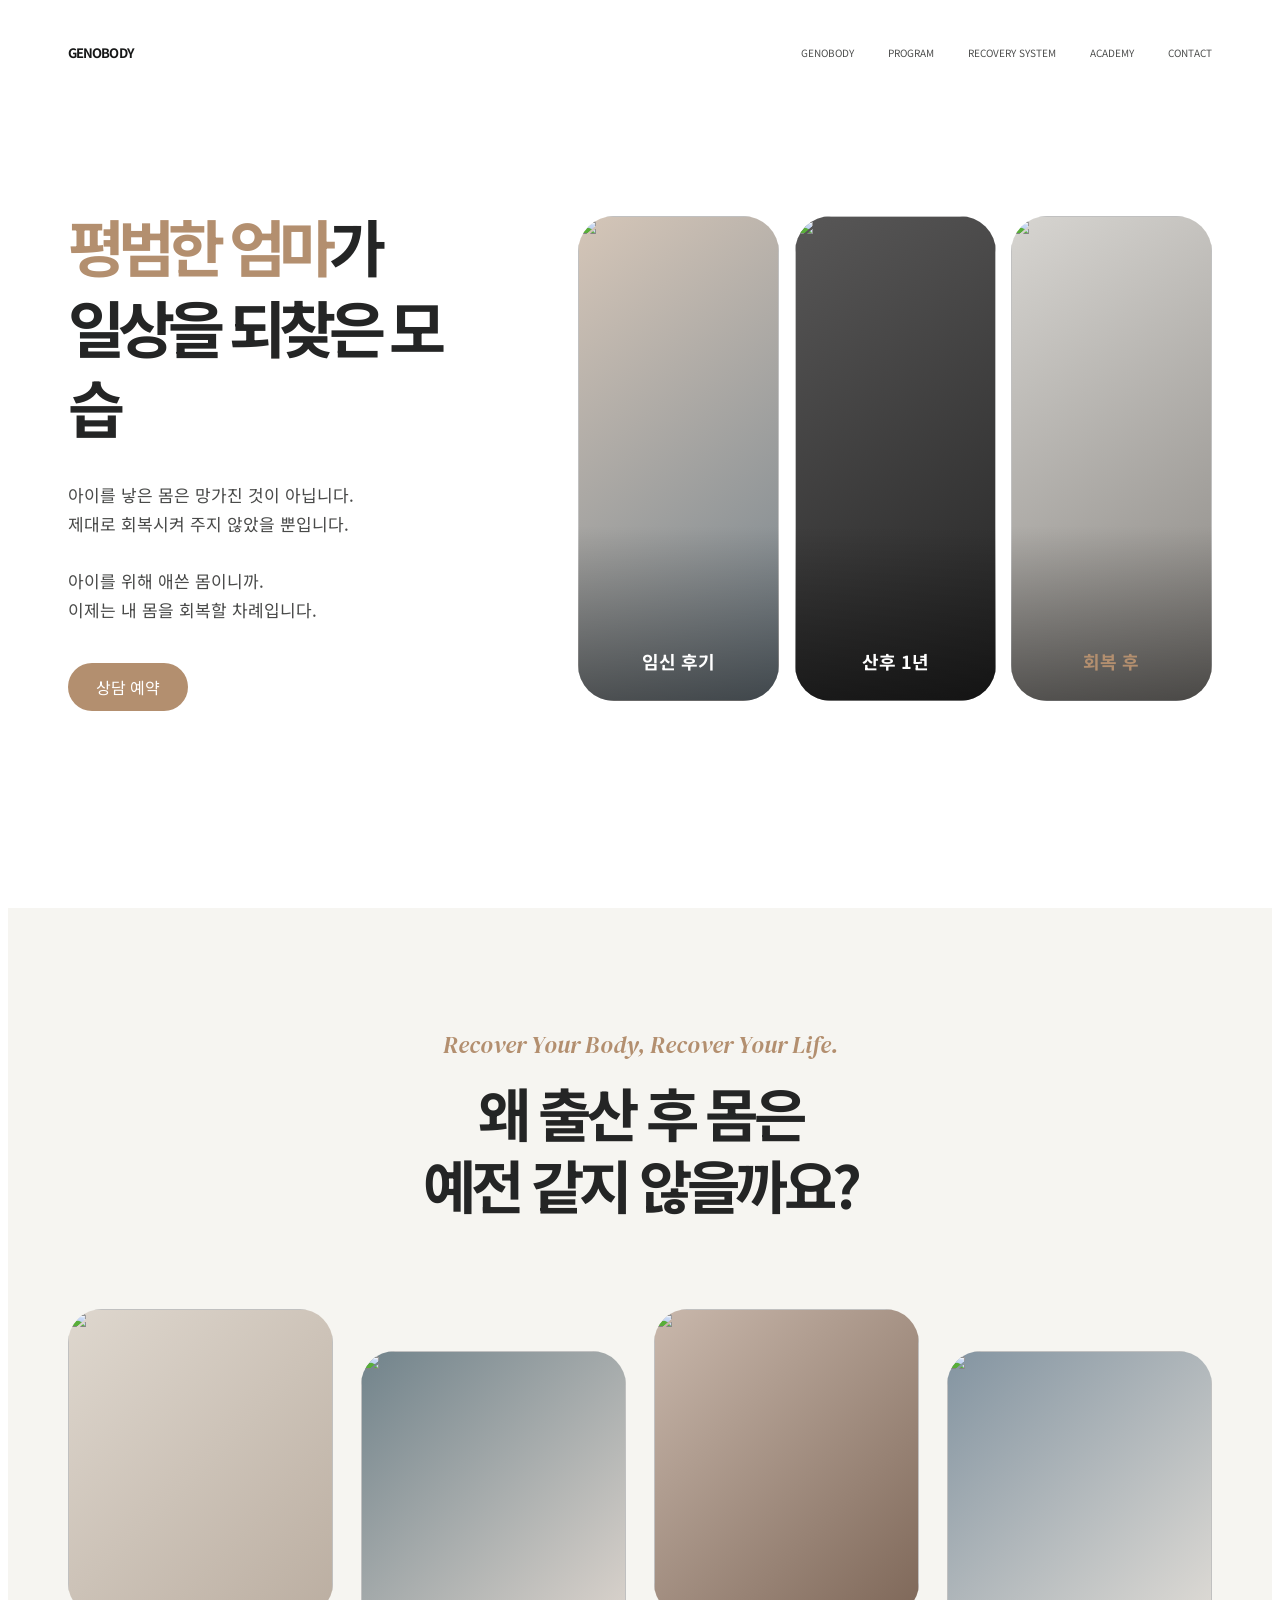
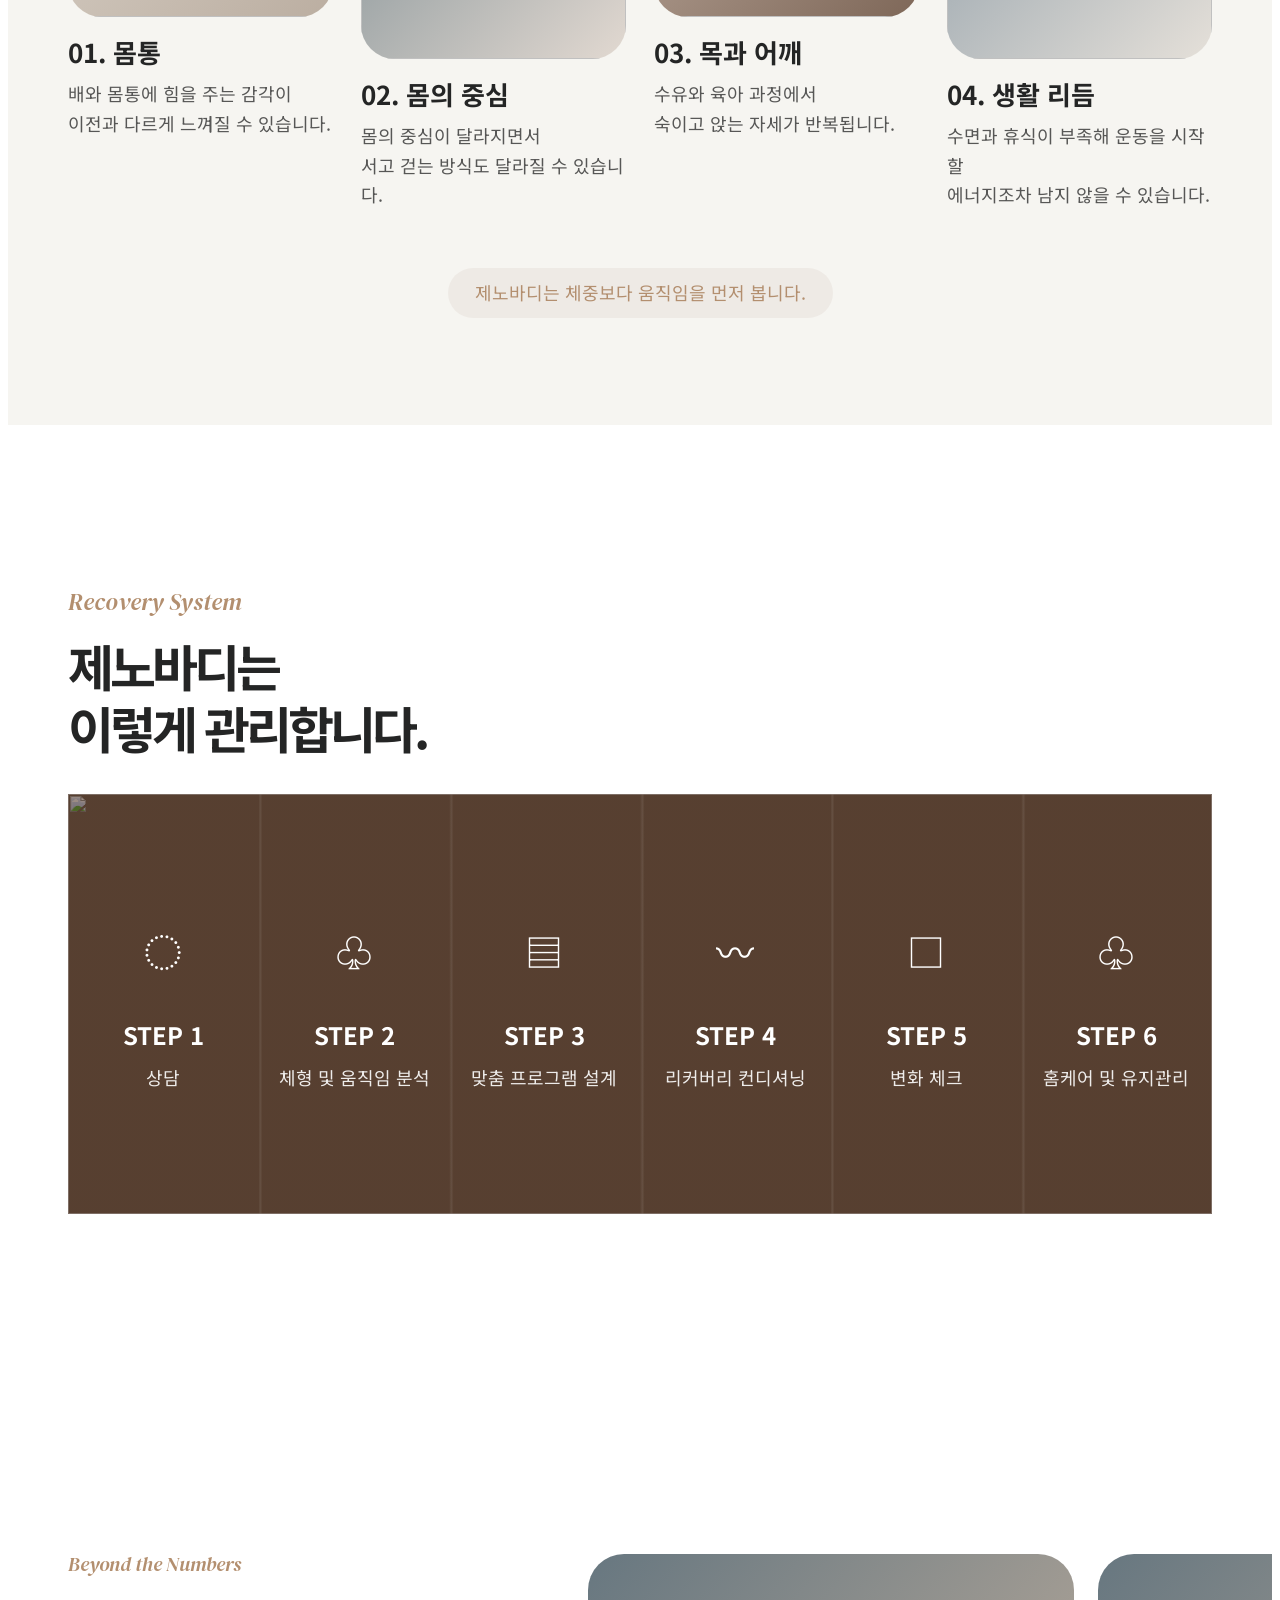
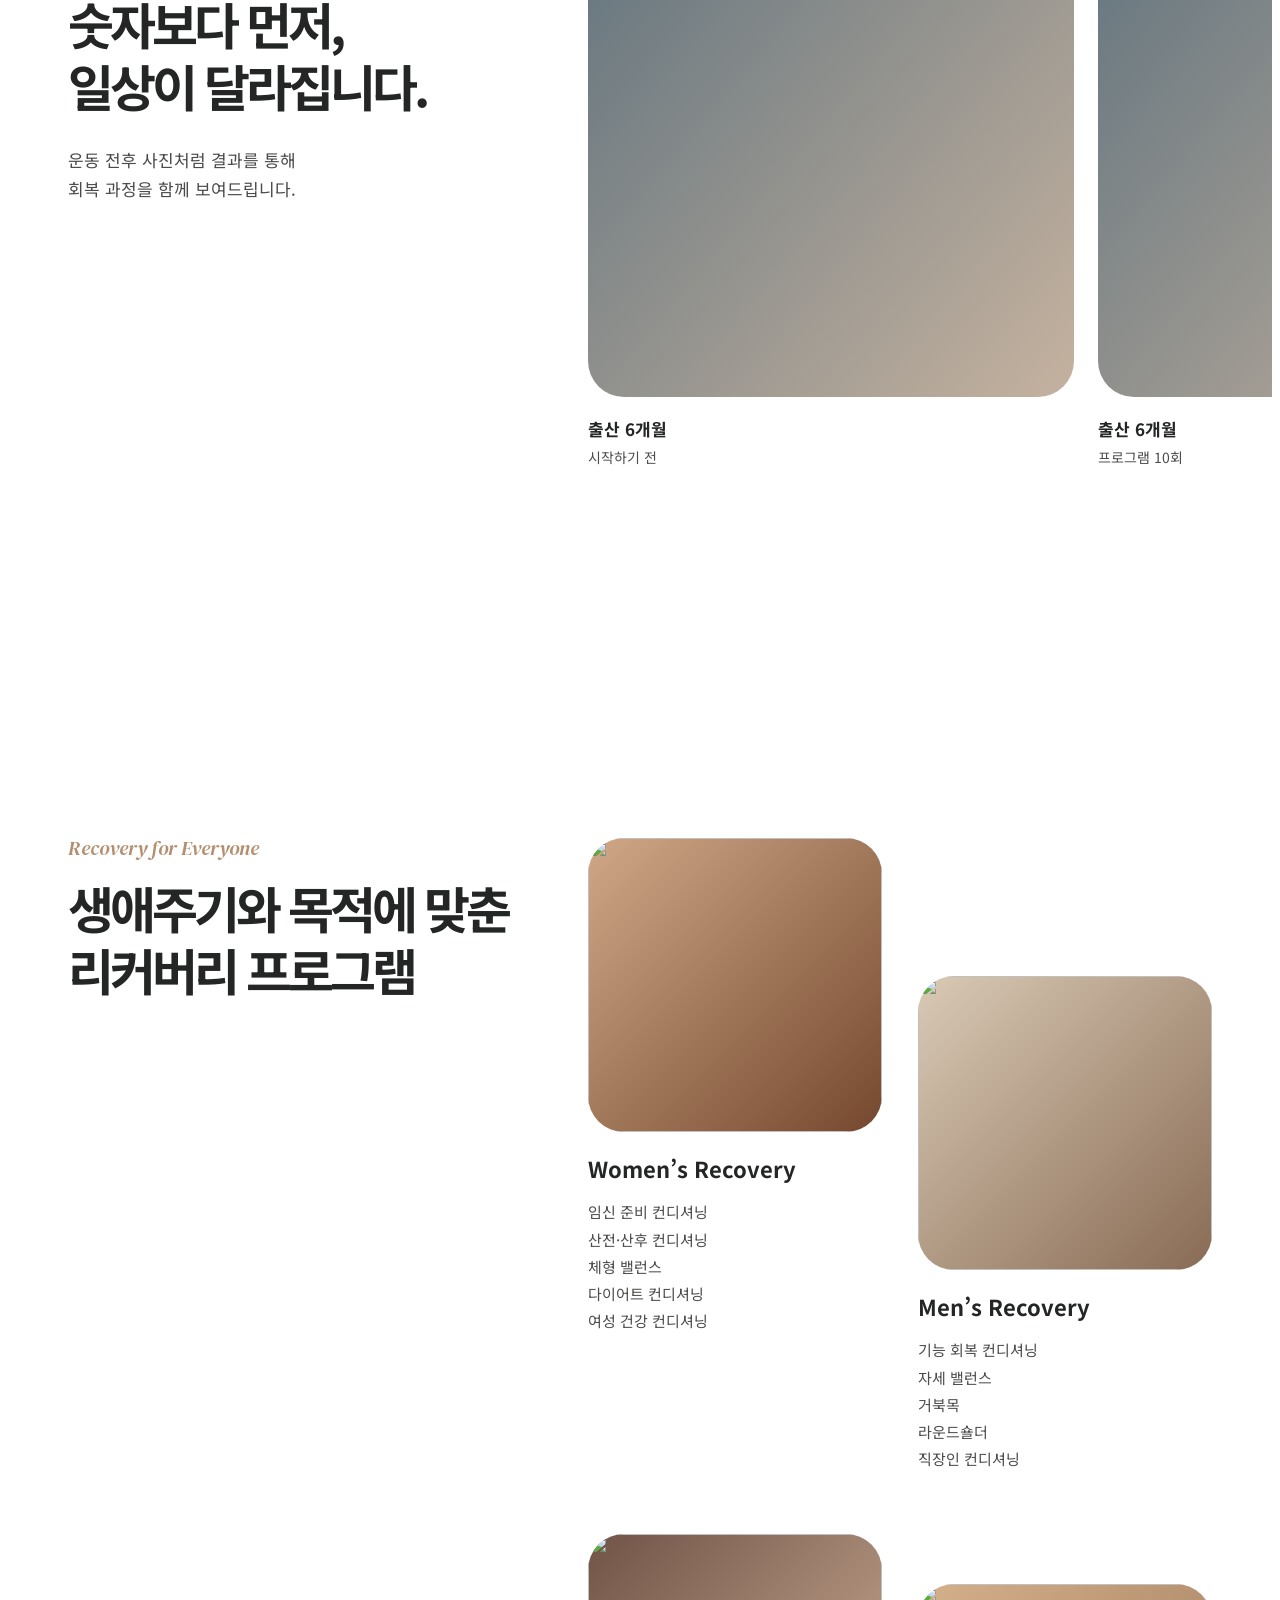
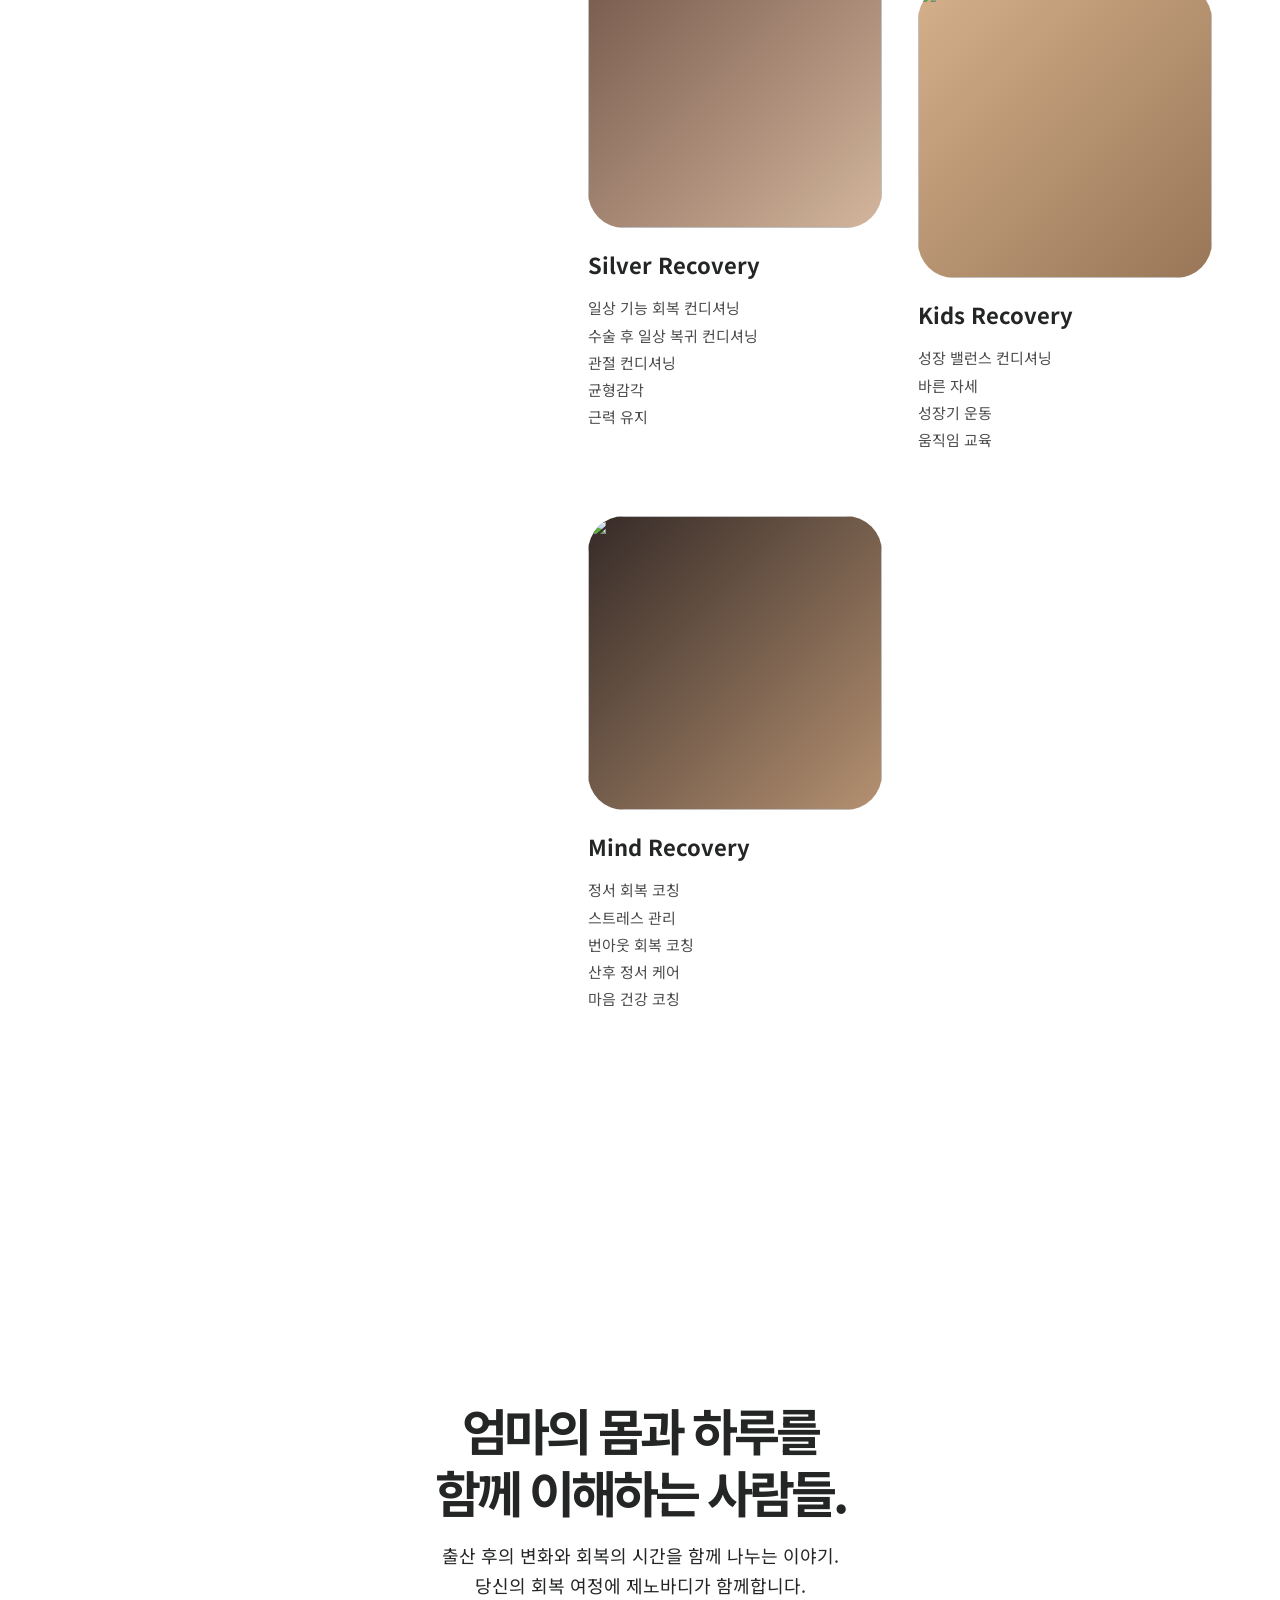
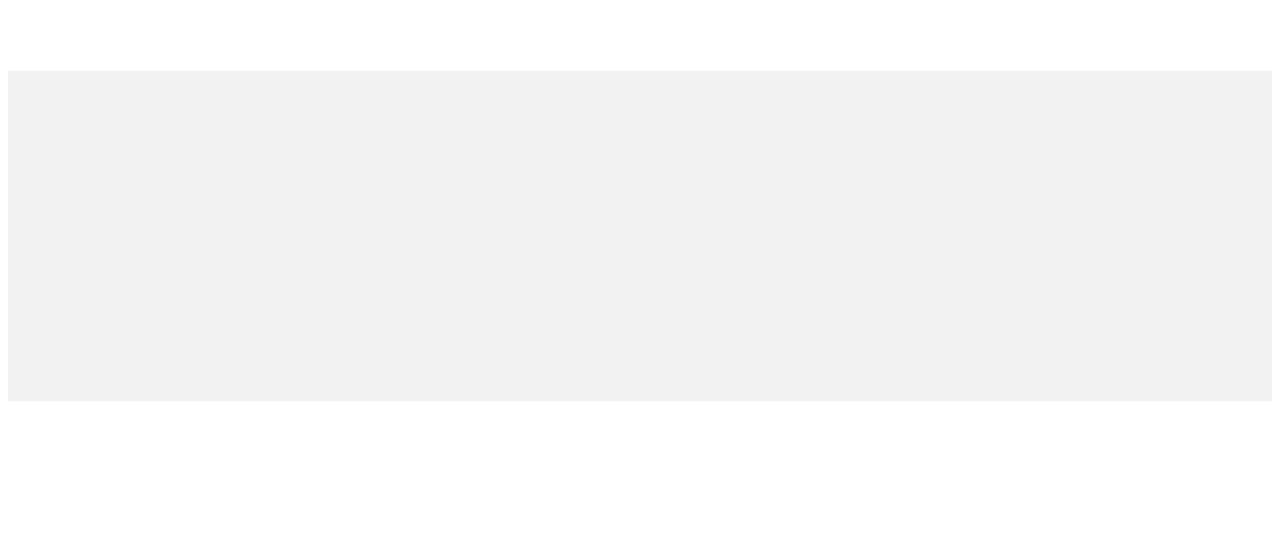
==== commit 5ca99435: "Align recovery copy and spacing with the approved artwork The reference compositions define the publ" ====
--- a/main.html/index.html
+++ b/main.html/index.html
@@ -20,14 +20,14 @@
       </header>
       <section class="geno-mom-hero geno-mom-wrap" aria-labelledby="geno-mom-hero-title">
         <div data-geno-mom-reveal>
-          <h1 id="geno-mom-hero-title">평범한 엄마가<br>일상을 되찾은 모습</h1>
-          <p class="geno-mom-copy">아이를 낳은 모든 엄마는 고생이 아닌,<br>회복의 시간을 맞이할 자격이 있습니다.<br><br>아이를 위해 애쓴 몸이니까,<br>이제는 나를 돌볼 때입니다.</p>
-          <a class="geno-mom-button" href="#geno-mom-recovery">상담 신청하기</a>
+          <h1 id="geno-mom-hero-title"><span class="geno-mom-accent">평범한 엄마</span>가<br>일상을 되찾은 모습</h1>
+          <p class="geno-mom-copy">아이를 낳은 몸은 망가진 것이 아닙니다.<br>제대로 회복시켜 주지 않았을 뿐입니다.<br><br>아이를 위해 애쓴 몸이니까.<br>이제는 내 몸을 회복할 차례입니다.</p>
+          <a class="geno-mom-button" href="#geno-mom-recovery">상담 예약</a>
         </div>
         <div class="geno-mom-hero-gallery" aria-label="회복 전후 이미지 영역">
           <div class="geno-mom-media" data-geno-mom-reveal>
             <img src="https://raw.githubusercontent.com/winawon02/genobody/main/images/home_renew_01.jpg" alt="" loading="lazy">
-            <span class="geno-mom-media-caption">회복 전</span>
+            <span class="geno-mom-media-caption">임신 후기</span>
           </div>
           <div class="geno-mom-media" data-geno-mom-reveal>
             <img src="https://raw.githubusercontent.com/winawon02/genobody/main/images/home_renew_02.jpg" alt="" loading="lazy">
@@ -35,7 +35,7 @@
           </div>
           <div class="geno-mom-media" data-geno-mom-reveal>
             <img src="https://raw.githubusercontent.com/winawon02/genobody/main/images/home_renew_03.jpg" alt="" loading="lazy">
-            <span class="geno-mom-media-caption">회복 후</span>
+            <span class="geno-mom-media-caption geno-mom-media-caption--accent">회복 후</span>
           </div>
         </div>
       </section>
@@ -48,32 +48,32 @@
               <div class="geno-mom-media">
                 <img src="https://raw.githubusercontent.com/winawon02/genobody/main/images/home_renew_04.jpg" alt="" loading="lazy">
               </div>
-              <strong>01. 통증</strong>
-              <p>예전 같지 않은 몸의 변화와<br>아픈 곳이 늘어나는 일상</p>
+              <strong>01. 몸통</strong>
+              <p>배와 몸통에 힘을 주는 감각이<br>이전과 다르게 느껴질 수 있습니다.</p>
             </article>
             <article class="geno-mom-card" data-geno-mom-reveal>
               <div class="geno-mom-media">
                 <img src="https://raw.githubusercontent.com/winawon02/genobody/main/images/home_renew_05.jpg" alt="" loading="lazy">
               </div>
-              <strong>02. 몸의 틀어짐</strong>
-              <p>출산 후 무너진 코어와<br>틀어진 골반의 불균형</p>
+              <strong>02. 몸의 중심</strong>
+              <p>몸의 중심이 달라지면서<br>서고 걷는 방식도 달라질 수 있습니다.</p>
             </article>
             <article class="geno-mom-card" data-geno-mom-reveal>
               <div class="geno-mom-media">
                 <img src="https://raw.githubusercontent.com/winawon02/genobody/main/images/home_renew_06.jpg" alt="" loading="lazy">
               </div>
-              <strong>03. 회복 어려움</strong>
-              <p>시간이 지나도 돌아오지 않는<br>내 몸에 대한 걱정</p>
+              <strong>03. 목과 어깨</strong>
+              <p>수유와 육아 과정에서<br>숙이고 앉는 자세가 반복됩니다.</p>
             </article>
             <article class="geno-mom-card" data-geno-mom-reveal>
               <div class="geno-mom-media">
                 <img src="https://raw.githubusercontent.com/winawon02/genobody/main/images/home_renew_07.jpg" alt="" loading="lazy">
               </div>
               <strong>04. 생활 리듬</strong>
-              <p>온전히 나에게 집중할 시간을<br>갖기 힘든 바쁜 하루</p>
-            </article>
-          </div>
-          <span class="geno-mom-problem-note" data-geno-mom-reveal>내 몸의 변화, 지금부터 함께 회복해요</span>
+              <p>수면과 휴식이 부족해 운동을 시작할<br>에너지조차 남지 않을 수 있습니다.</p>
+            </article>
+          </div>
+          <span class="geno-mom-problem-note" data-geno-mom-reveal>제노바디는 체중보다 움직임을 먼저 봅니다.</span>
         </div>
       </section>
       <section class="geno-mom-system geno-mom-wrap" id="geno-mom-system" aria-labelledby="geno-mom-system-title">
@@ -84,32 +84,32 @@
           <div class="geno-mom-step" data-geno-mom-reveal>
             <span class="geno-mom-step-icon">◌</span>
             <b>STEP 1</b>
-            <small>상담 및 체형 분석</small>
+            <small>상담</small>
           </div>
           <div class="geno-mom-step" data-geno-mom-reveal>
             <span class="geno-mom-step-icon">♧</span>
             <b>STEP 2</b>
-            <small>맞춤 동작 처방</small>
+            <small>체형 및 움직임 분석</small>
           </div>
           <div class="geno-mom-step" data-geno-mom-reveal>
             <span class="geno-mom-step-icon">▤</span>
             <b>STEP 3</b>
-            <small>회복 프로그램</small>
+            <small>맞춤 프로그램 설계</small>
           </div>
           <div class="geno-mom-step" data-geno-mom-reveal>
             <span class="geno-mom-step-icon">〰</span>
             <b>STEP 4</b>
-            <small>코어 밸런스</small>
+            <small>리커버리 컨디셔닝</small>
           </div>
           <div class="geno-mom-step" data-geno-mom-reveal>
             <span class="geno-mom-step-icon">□</span>
             <b>STEP 5</b>
-            <small>일상 복귀 관리</small>
+            <small>변화 체크</small>
           </div>
           <div class="geno-mom-step" data-geno-mom-reveal>
             <span class="geno-mom-step-icon">♧</span>
             <b>STEP 6</b>
-            <small>지속적인 회복</small>
+            <small>홈케어 및 유지관리</small>
           </div>
         </div>
       </section>
@@ -147,35 +147,35 @@
               <img src="https://raw.githubusercontent.com/winawon02/genobody/main/images/home_renew_09.jpg" alt="" loading="lazy">
             </div>
             <h3>Women’s Recovery</h3>
-            <p>출산 전후 컨디션<br>산전·산후 리커버리<br>체형 밸런스<br>여성 통증 관리</p>
+            <p>임신 준비 컨디셔닝<br>산전·산후 컨디셔닝<br>체형 밸런스<br>다이어트 컨디셔닝<br>여성 건강 컨디셔닝</p>
           </article>
           <article class="geno-mom-program-card" data-geno-mom-reveal>
             <div class="geno-mom-media">
               <img src="https://raw.githubusercontent.com/winawon02/genobody/main/images/home_renew_10.jpg" alt="" loading="lazy">
             </div>
             <h3>Men’s Recovery</h3>
-            <p>기능 회복 컨디셔닝<br>자세 밸런스<br>퍼포먼스 향상<br>재활 트레이닝</p>
+            <p>기능 회복 컨디셔닝<br>자세 밸런스<br>거북목<br>라운드숄더<br>직장인 컨디셔닝</p>
           </article>
           <article class="geno-mom-program-card" data-geno-mom-reveal>
             <div class="geno-mom-media">
               <img src="https://raw.githubusercontent.com/winawon02/genobody/main/images/home_renew_11.jpg" alt="" loading="lazy">
             </div>
             <h3>Silver Recovery</h3>
-            <p>통증 완화 컨디셔닝<br>수술 후 회복 트레이닝<br>관절 컨디션<br>균형감각</p>
+            <p>일상 기능 회복 컨디셔닝<br>수술 후 일상 복귀 컨디셔닝<br>관절 컨디셔닝<br>균형감각<br>근력 유지</p>
           </article>
           <article class="geno-mom-program-card" data-geno-mom-reveal>
             <div class="geno-mom-media">
               <img src="https://raw.githubusercontent.com/winawon02/genobody/main/images/home_renew_12.jpg" alt="" loading="lazy">
             </div>
             <h3>Kids Recovery</h3>
-            <p>성장 밸런스<br>바른 자세<br>체력 운동<br>성장 코칭</p>
+            <p>성장 밸런스 컨디셔닝<br>바른 자세<br>성장기 운동<br>움직임 교육</p>
           </article>
           <article class="geno-mom-program-card" data-geno-mom-reveal>
             <div class="geno-mom-media">
               <img src="https://raw.githubusercontent.com/winawon02/genobody/main/images/home_renew_13.jpg" alt="" loading="lazy">
             </div>
             <h3>Mind Recovery</h3>
-            <p>힐링 테라피<br>스트레스 관리<br>편안한 회복 케어<br>마음 건강 코칭</p>
+            <p>정서 회복 코칭<br>스트레스 관리<br>번아웃 회복 코칭<br>산후 정서 케어<br>마음 건강 코칭</p>
           </article>
         </div>
       </section>
--- a/css/index.css
+++ b/css/index.css
@@ -1,18 +1,18 @@
 @import url("https://fonts.googleapis.com/css2?family=DM+Serif+Display:ital@0;1&family=Noto+Sans+KR:wght@400;500;600;700&display=swap");
 
-#geno-mom-page { --ink:#242525; --paper:#fff; --cream:#f6f5f1; --sand:#b89572; --line:#e5e2dc; --content-gutter:max(60px,calc((100vw - 1440px) / 2)); --section-title-width:440px; --section-content-gap:80px; }
+#geno-mom-page { --ink:#242525; --paper:#fff; --cream:#f6f5f1; --accent:#b38f6f; --line:#e5e2dc; --content-gutter:max(60px,calc((100vw - 1440px) / 2)); --section-title-width:440px; --section-content-gap:80px; }
 #geno-mom-page, #geno-mom-page * { box-sizing:border-box; }
 #geno-mom-page { scroll-behavior:smooth; }
 #geno-mom-page { position:relative; margin:0; color:var(--ink); background:var(--paper); font-family:"Noto Sans KR", Arial, sans-serif; font-size:16px; line-height:1.65; }
 #geno-mom-page img { display:block; width:100%; height:100%; object-fit:cover; }
 #geno-mom-page .geno-mom-wrap { width:min(100% - 120px, 1440px); margin:auto; }
-#geno-mom-page .geno-mom-eyebrow { margin:0 0 18px; color:#b8a18b; font:italic 20px/1 "DM Serif Display", serif; }
+#geno-mom-page .geno-mom-eyebrow { margin:0 0 18px; color:var(--accent); font:italic 20px/1 "DM Serif Display", serif; }
+#geno-mom-page .geno-mom-accent { color:var(--accent); }
 #geno-mom-page h1, #geno-mom-page h2, #geno-mom-page h3, #geno-mom-page p { margin-top:0; }
 #geno-mom-page h2 { margin-bottom:36px; font-size:50px; letter-spacing:-.08em; line-height:1.24; }
 #geno-mom-page .geno-mom-copy { max-width:430px; margin-bottom:38px; color:#494a49; font-size:17px; line-height:1.7; }
 #geno-mom-page .geno-mom-media { position:relative; overflow:hidden; background:linear-gradient(135deg,#ded7ce,#bbaea1); }
-#geno-mom-page .geno-mom-media img + * { display:none; }
-#geno-mom-page .geno-mom-button { display:inline-flex; align-items:center; min-height:44px; padding:0 25px; border-radius:99px; background:#b99775; color:#fff; font-size:14px; text-decoration:none; }
+#geno-mom-page .geno-mom-button { display:inline-flex; align-items:center; min-height:48px; padding:0 28px; border-radius:99px; background:var(--accent); color:#fff; font-size:16px; text-decoration:none; }
 #geno-mom-page .geno-mom-header { position:absolute; top:0; left:50%; z-index:10; height:90px; display:flex; align-items:center; justify-content:space-between; transform:translateX(-50%); }
 #geno-mom-page .geno-mom-brand { color:#161717; font-size:13px; font-weight:700; letter-spacing:-.07em; text-decoration:none; }
 #geno-mom-page .geno-mom-nav { display:flex; gap:34px; }
@@ -25,12 +25,13 @@
 #geno-mom-page .geno-mom-hero-gallery .geno-mom-media:nth-child(1) { background:linear-gradient(140deg,#d5c6b8,#75828b); }
 #geno-mom-page .geno-mom-hero-gallery .geno-mom-media:nth-child(2) { background:linear-gradient(145deg,#585757,#242424); }
 #geno-mom-page .geno-mom-hero-gallery .geno-mom-media:nth-child(3) { background:linear-gradient(145deg,#d7d5d1,#888581); }
-#geno-mom-page .geno-mom-media-caption { position:absolute; right:0; bottom:0; left:0; z-index:2; display:grid; height:36%; align-items:end; padding:0 16px 20px; background:linear-gradient(to bottom,transparent,rgba(0,0,0,.46)); color:#fff; font-size:13px; text-align:center; }
+#geno-mom-page .geno-mom-media-caption { position:absolute; right:0; bottom:0; left:0; z-index:2; display:grid; height:36%; align-items:end; padding:0 16px 24px; background:linear-gradient(to bottom,transparent,rgba(0,0,0,.46)); color:#fff; font-size:18px; font-weight:700; text-align:center; }
+#geno-mom-page .geno-mom-media-caption--accent { color:var(--accent); }
 
 #geno-mom-page .geno-mom-problem { padding:125px 0 108px; background:var(--cream); text-align:center; }
 #geno-mom-page .geno-mom-problem .geno-mom-wrap { width:min(100% - 120px, 1680px); }
 #geno-mom-page .geno-mom-problem .geno-mom-eyebrow { margin-bottom:20px; font-size:24px; }
-#geno-mom-page .geno-mom-problem h2 { margin-bottom:62px; font-size:58px; }
+#geno-mom-page .geno-mom-problem h2 { margin-bottom:88px; font-size:58px; }
 #geno-mom-page .geno-mom-cards { display:grid; grid-template-columns:repeat(4,1fr); gap:28px; text-align:left; }
 #geno-mom-page .geno-mom-card .geno-mom-media { aspect-ratio:.86/1; border-radius:34px; margin-bottom:18px; }
 #geno-mom-page .geno-mom-card:nth-child(even) { padding-top:42px; }
@@ -39,10 +40,12 @@
 #geno-mom-page .geno-mom-card:nth-child(4) .geno-mom-media { background:linear-gradient(135deg,#8394a1,#e5e0d9); }
 #geno-mom-page .geno-mom-card strong { display:block; margin-bottom:10px; font-size:26px; line-height:1.3; }
 #geno-mom-page .geno-mom-card p { margin:0; color:#575756; font-size:18px; line-height:1.65; }
-#geno-mom-page .geno-mom-problem-note { display:inline-block; margin-top:58px; padding:10px 27px; border-radius:99px; color:#c0ad9a; background:#eeeae5; font-size:18px; }
+#geno-mom-page .geno-mom-problem-note { display:inline-block; margin-top:58px; padding:10px 27px; border-radius:99px; color:var(--accent); background:#eeeae5; font-size:18px; }
 
-#geno-mom-page .geno-mom-system { width:min(100% - 120px, 1680px); padding:165px 0 190px; }\n#geno-mom-page .geno-mom-system .geno-mom-eyebrow { margin-bottom:20px; font-size:24px; }
-#geno-mom-page .geno-mom-system .geno-mom-banner { position:relative; display:grid; grid-template-columns:repeat(6,1fr); min-height:420px; overflow:hidden; color:#fff; background:#6f5f52; }\n#geno-mom-page .geno-mom-system .geno-mom-banner > img { position:absolute; inset:0; z-index:0; width:100%; height:100%; object-fit:cover; }
+#geno-mom-page .geno-mom-system { width:min(100% - 120px, 1680px); padding:165px 0 190px; }
+#geno-mom-page .geno-mom-system .geno-mom-eyebrow { margin-bottom:20px; font-size:24px; }
+#geno-mom-page .geno-mom-system .geno-mom-banner { position:relative; display:grid; grid-template-columns:repeat(6,1fr); min-height:420px; overflow:hidden; color:#fff; background:#6f5f52; }
+#geno-mom-page .geno-mom-system .geno-mom-banner > img { position:absolute; inset:0; z-index:0; width:100%; height:100%; object-fit:cover; }
 #geno-mom-page .geno-mom-system .geno-mom-banner::before { position:absolute; z-index:1; inset:0; content:""; background:linear-gradient(rgba(65,35,18,.52),rgba(65,35,18,.52)),linear-gradient(90deg,transparent 16.66%,rgba(255,255,255,.22) 16.8%,transparent 17%,transparent 33.33%,rgba(255,255,255,.22) 33.5%,transparent 33.7%,transparent 50%,rgba(255,255,255,.22) 50.2%,transparent 50.4%,transparent 66.66%,rgba(255,255,255,.22) 66.8%,transparent 67%,transparent 83.33%,rgba(255,255,255,.22) 83.5%,transparent 83.7%); }
 #geno-mom-page .geno-mom-step { position:relative; z-index:2; display:flex; flex-direction:column; align-items:center; justify-content:center; padding:0 18px; text-align:center; }
 #geno-mom-page .geno-mom-step-icon { display:grid; place-items:center; width:72px; height:72px; margin-bottom:28px; font-size:38px; }
@@ -64,8 +67,8 @@
 #geno-mom-page .geno-mom-comparison b { display:block; margin-top:18px; font-size:17px; }
 #geno-mom-page .geno-mom-comparison span { color:#4d4d4d; font-size:14px; }
 
-#geno-mom-page .geno-mom-program { display:grid; grid-template-columns:minmax(280px,340px) minmax(0,1fr); gap:80px; padding:145px 0 250px; }
-#geno-mom-page .geno-mom-program h2 { max-width:340px; font-size:clamp(34px,2.8vw,50px); }
+#geno-mom-page .geno-mom-program { display:grid; grid-template-columns:var(--section-title-width) minmax(0,1fr); gap:var(--section-content-gap); padding:145px 0 250px; }
+#geno-mom-page .geno-mom-program h2 { max-width:var(--section-title-width); }
 #geno-mom-page .geno-mom-program-grid { display:grid; grid-template-columns:1fr 1fr; align-items:start; gap:62px 36px; }
 #geno-mom-page .geno-mom-program-card .geno-mom-media { aspect-ratio:1/1; border-radius:36px; margin-bottom:18px; }
 #geno-mom-page .geno-mom-program-card:nth-child(1) .geno-mom-media { background:linear-gradient(135deg,#d0a887,#74482e); }
@@ -123,7 +126,7 @@
   #geno-mom-page .geno-mom-eyebrow { margin-bottom:12px; font-size:16px; }
   #geno-mom-page h2 { margin-bottom:24px; font-size:32px; }
   #geno-mom-page .geno-mom-copy { max-width:310px; margin-bottom:24px; font-size:14px; }
-  #geno-mom-page .geno-mom-button { min-height:36px; padding:0 19px; font-size:12px; }
+  #geno-mom-page .geno-mom-button { min-height:40px; padding:0 22px; font-size:14px; }
   #geno-mom-page .geno-mom-hero { min-height:100svh; grid-template-columns:1fr; gap:34px; padding:0; }
   #geno-mom-page .geno-mom-hero h1 { margin-bottom:24px; font-size:42px; }
   #geno-mom-page .geno-mom-hero-gallery { height:220px; }
@@ -131,7 +134,7 @@
   #geno-mom-page .geno-mom-problem { padding:72px 0 62px; }
   #geno-mom-page .geno-mom-problem .geno-mom-wrap { width:min(100% - 40px, 520px); }
   #geno-mom-page .geno-mom-problem .geno-mom-eyebrow { margin-bottom:12px; font-size:18px; }
-  #geno-mom-page .geno-mom-problem h2 { margin-bottom:34px; font-size:38px; }
+  #geno-mom-page .geno-mom-problem h2 { margin-bottom:48px; font-size:38px; }
   #geno-mom-page .geno-mom-cards { grid-template-columns:repeat(2,1fr); gap:24px 12px; }
   #geno-mom-page .geno-mom-card .geno-mom-media { margin-bottom:10px; border-radius:28px; }
   #geno-mom-page .geno-mom-card:nth-child(even) { padding-top:24px; }
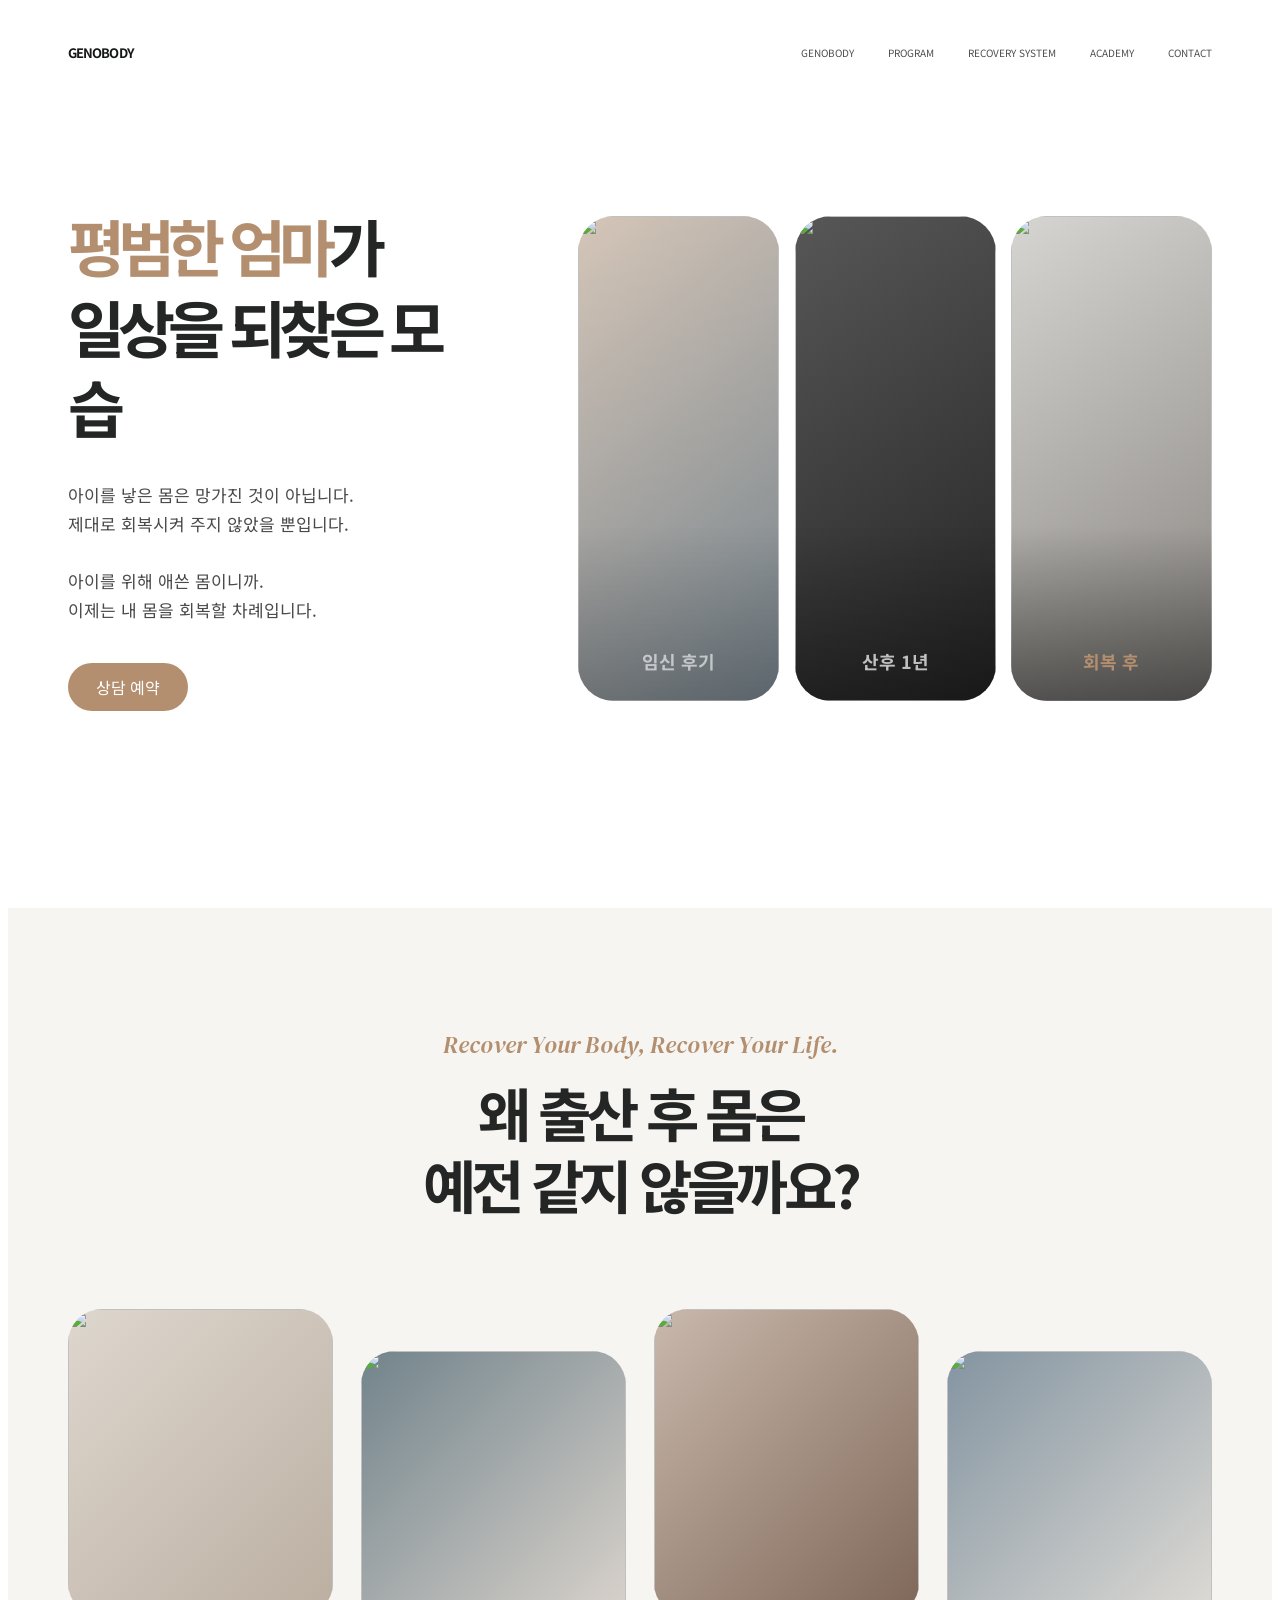
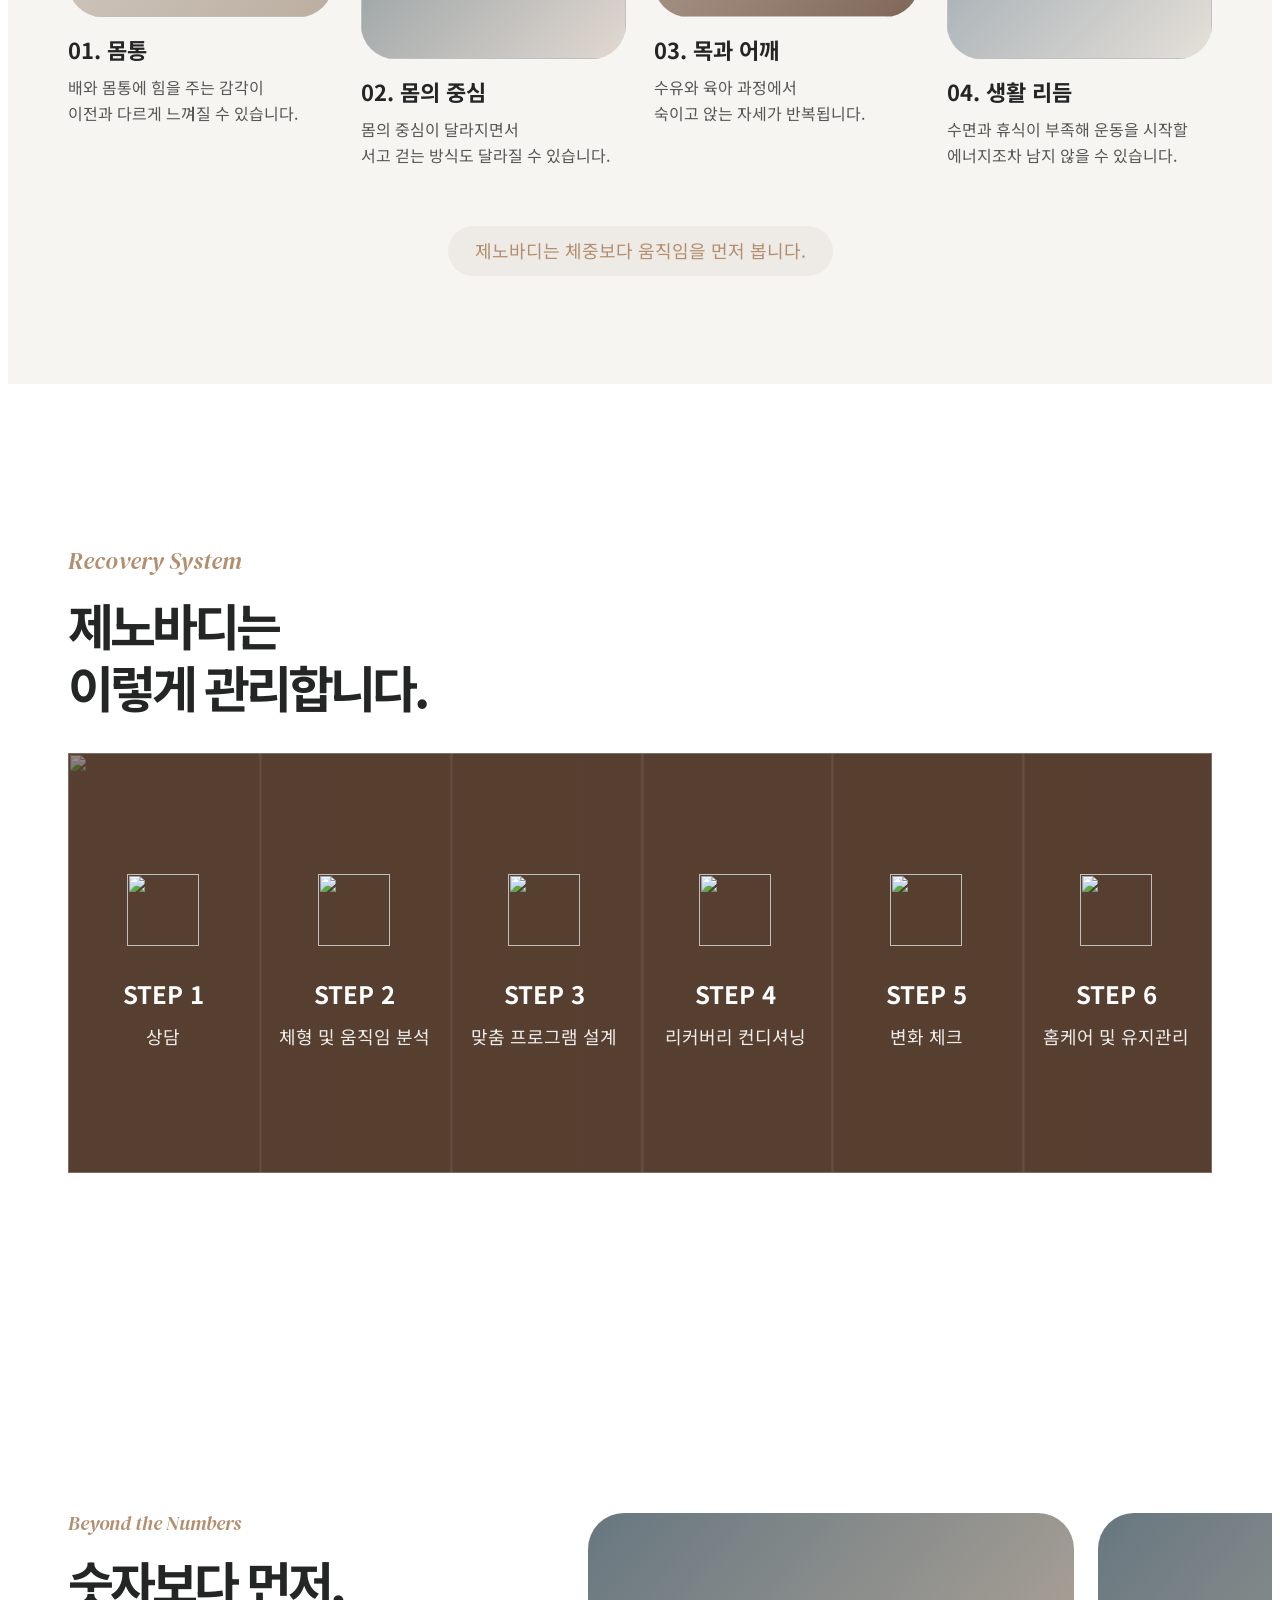
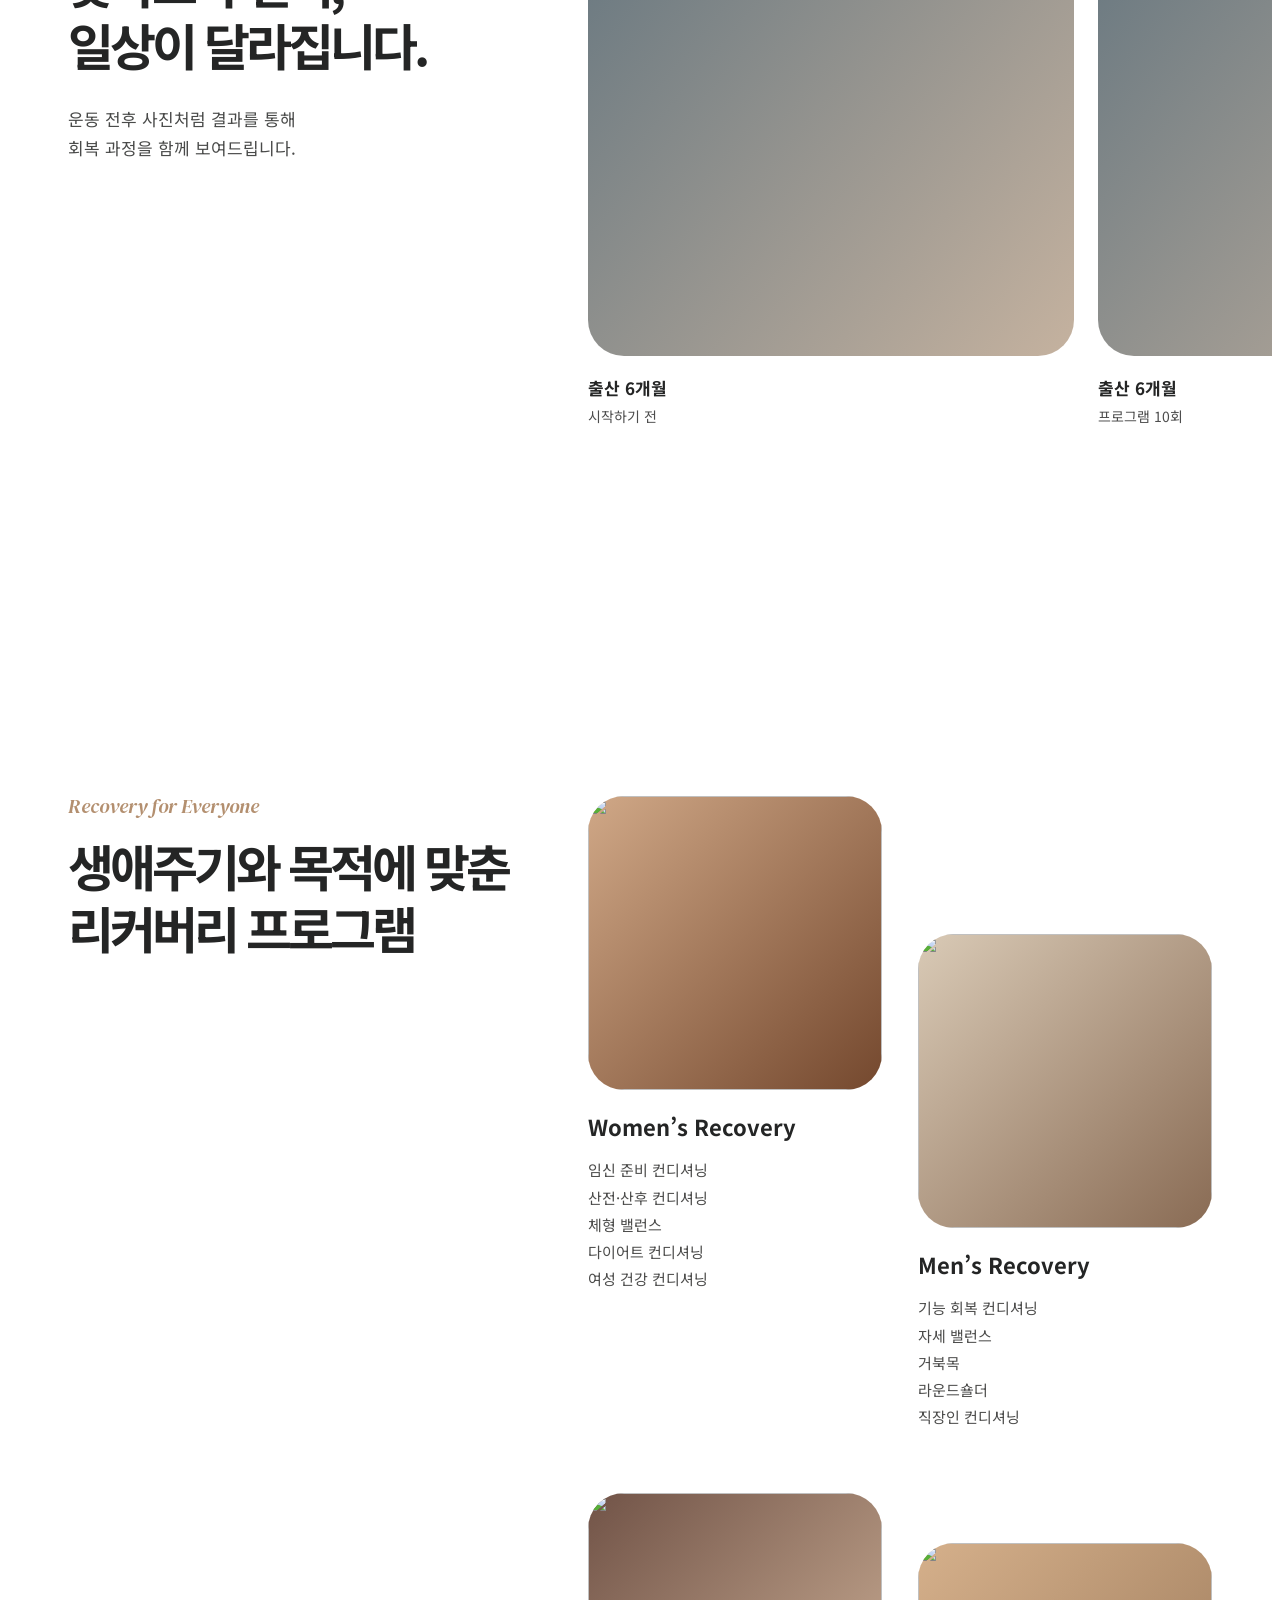
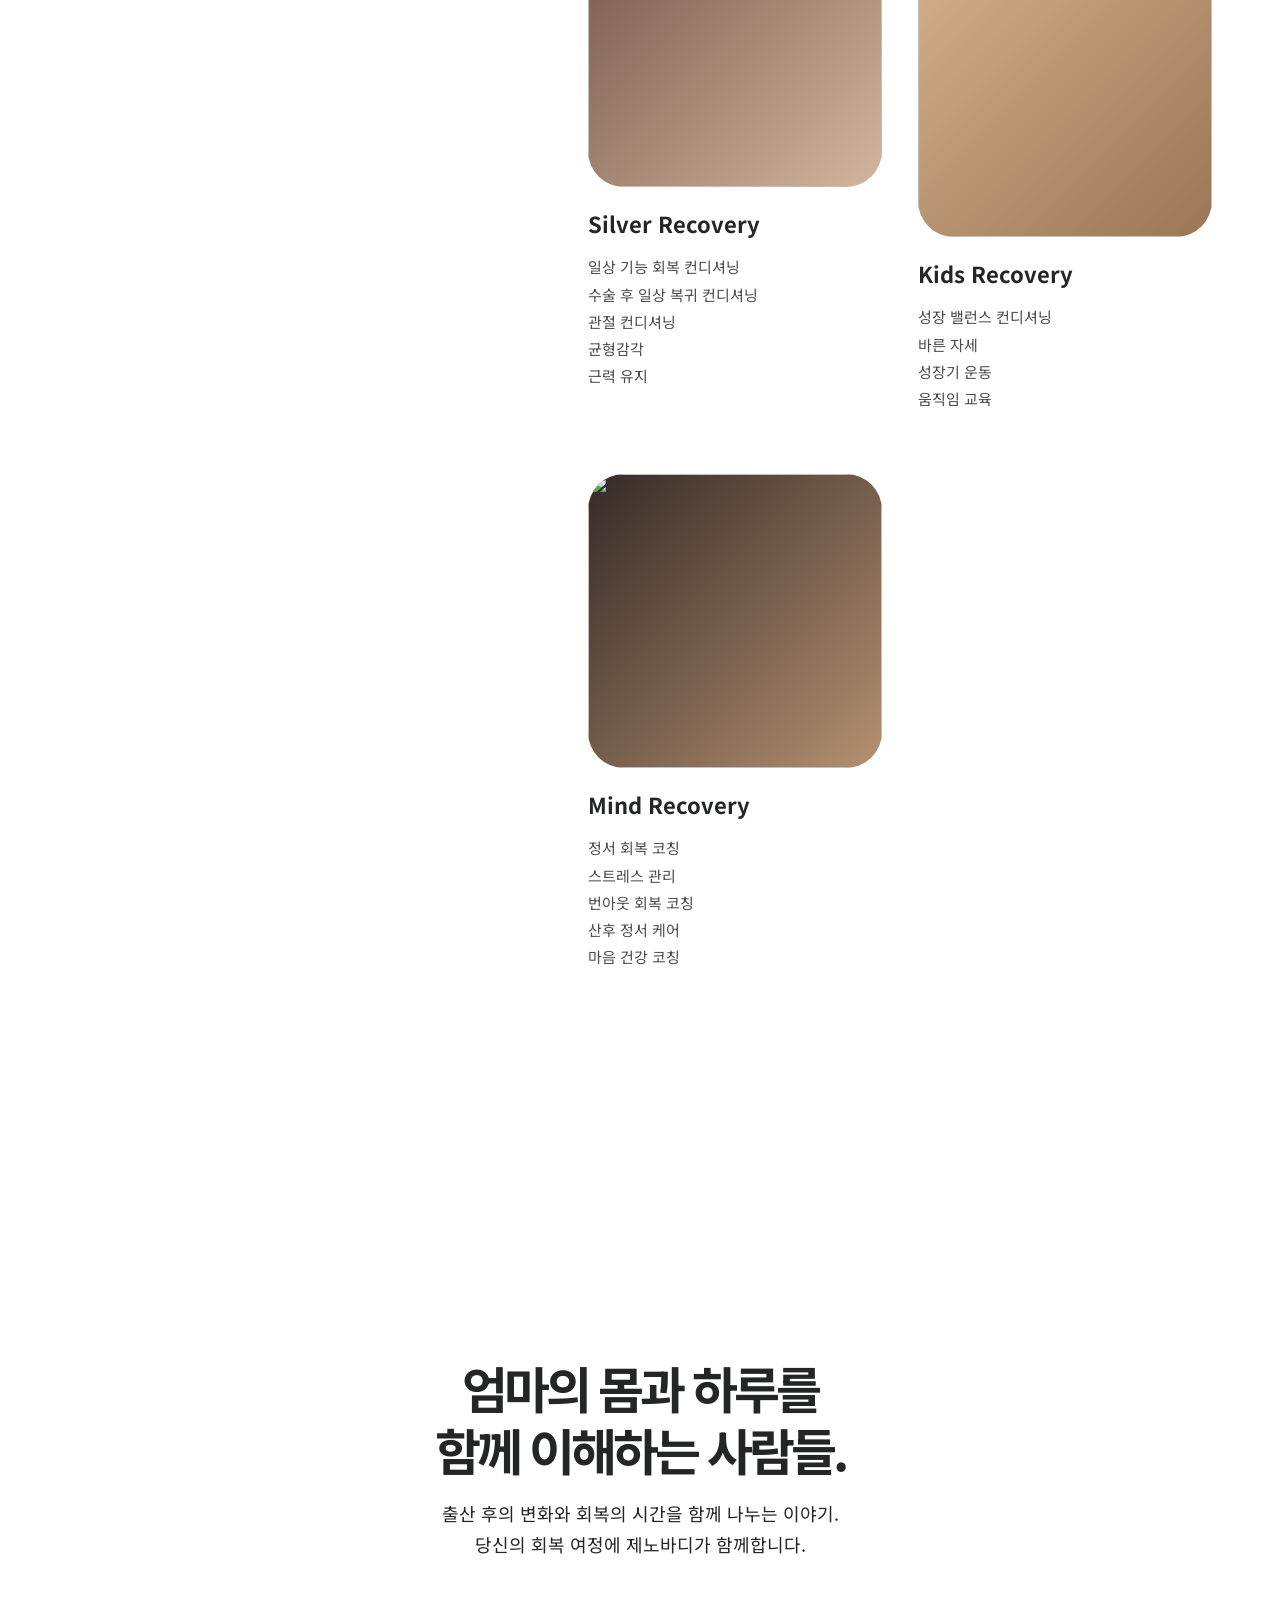
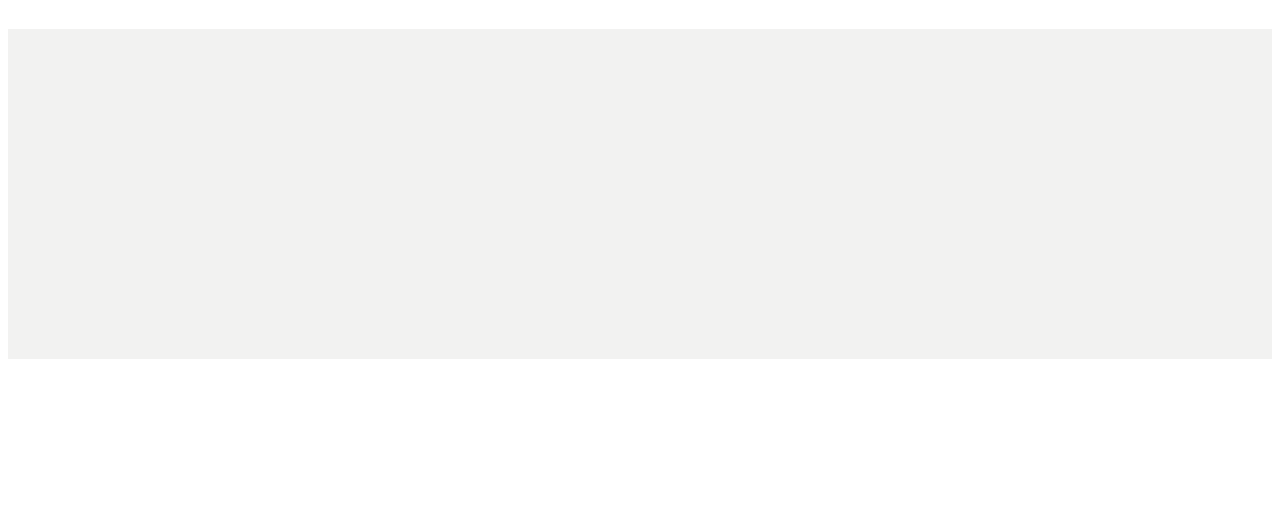
==== commit 6af9a1f5: "Use the supplied process icons in the recovery flow The recovery system is now rendered with the six" ====
--- a/main.html/index.html
+++ b/main.html/index.html
@@ -27,11 +27,11 @@
         <div class="geno-mom-hero-gallery" aria-label="회복 전후 이미지 영역">
           <div class="geno-mom-media" data-geno-mom-reveal>
             <img src="https://raw.githubusercontent.com/winawon02/genobody/main/images/home_renew_01.jpg" alt="" loading="lazy">
-            <span class="geno-mom-media-caption">임신 후기</span>
+            <span class="geno-mom-media-caption geno-mom-media-caption--half">임신 후기</span>
           </div>
           <div class="geno-mom-media" data-geno-mom-reveal>
             <img src="https://raw.githubusercontent.com/winawon02/genobody/main/images/home_renew_02.jpg" alt="" loading="lazy">
-            <span class="geno-mom-media-caption">산후 1년</span>
+            <span class="geno-mom-media-caption geno-mom-media-caption--seventy">산후 1년</span>
           </div>
           <div class="geno-mom-media" data-geno-mom-reveal>
             <img src="https://raw.githubusercontent.com/winawon02/genobody/main/images/home_renew_03.jpg" alt="" loading="lazy">
@@ -82,32 +82,32 @@
         <div class="geno-mom-banner">
           <img src="https://raw.githubusercontent.com/winawon02/genobody/main/images/home_renew_08.jpg" alt="" loading="lazy">
           <div class="geno-mom-step" data-geno-mom-reveal>
-            <span class="geno-mom-step-icon">◌</span>
+            <img class="geno-mom-step-icon" src="https://raw.githubusercontent.com/winawon02/genobody/main/images/home_process_01.png" alt="">
             <b>STEP 1</b>
             <small>상담</small>
           </div>
           <div class="geno-mom-step" data-geno-mom-reveal>
-            <span class="geno-mom-step-icon">♧</span>
+            <img class="geno-mom-step-icon" src="https://raw.githubusercontent.com/winawon02/genobody/main/images/home_process_02.png" alt="">
             <b>STEP 2</b>
             <small>체형 및 움직임 분석</small>
           </div>
           <div class="geno-mom-step" data-geno-mom-reveal>
-            <span class="geno-mom-step-icon">▤</span>
+            <img class="geno-mom-step-icon" src="https://raw.githubusercontent.com/winawon02/genobody/main/images/home_process_03.png" alt="">
             <b>STEP 3</b>
             <small>맞춤 프로그램 설계</small>
           </div>
           <div class="geno-mom-step" data-geno-mom-reveal>
-            <span class="geno-mom-step-icon">〰</span>
+            <img class="geno-mom-step-icon" src="https://raw.githubusercontent.com/winawon02/genobody/main/images/home_process_04.png" alt="">
             <b>STEP 4</b>
             <small>리커버리 컨디셔닝</small>
           </div>
           <div class="geno-mom-step" data-geno-mom-reveal>
-            <span class="geno-mom-step-icon">□</span>
+            <img class="geno-mom-step-icon" src="https://raw.githubusercontent.com/winawon02/genobody/main/images/home_process_05.png" alt="">
             <b>STEP 5</b>
             <small>변화 체크</small>
           </div>
           <div class="geno-mom-step" data-geno-mom-reveal>
-            <span class="geno-mom-step-icon">♧</span>
+            <img class="geno-mom-step-icon" src="https://raw.githubusercontent.com/winawon02/genobody/main/images/home_process_06.png" alt="">
             <b>STEP 6</b>
             <small>홈케어 및 유지관리</small>
           </div>
--- a/css/index.css
+++ b/css/index.css
@@ -26,6 +26,8 @@
 #geno-mom-page .geno-mom-hero-gallery .geno-mom-media:nth-child(2) { background:linear-gradient(145deg,#585757,#242424); }
 #geno-mom-page .geno-mom-hero-gallery .geno-mom-media:nth-child(3) { background:linear-gradient(145deg,#d7d5d1,#888581); }
 #geno-mom-page .geno-mom-media-caption { position:absolute; right:0; bottom:0; left:0; z-index:2; display:grid; height:36%; align-items:end; padding:0 16px 24px; background:linear-gradient(to bottom,transparent,rgba(0,0,0,.46)); color:#fff; font-size:18px; font-weight:700; text-align:center; }
+#geno-mom-page .geno-mom-media-caption--half { opacity:.5; }
+#geno-mom-page .geno-mom-media-caption--seventy { opacity:.7; }
 #geno-mom-page .geno-mom-media-caption--accent { color:var(--accent); }
 
 #geno-mom-page .geno-mom-problem { padding:125px 0 108px; background:var(--cream); text-align:center; }
@@ -38,8 +40,8 @@
 #geno-mom-page .geno-mom-card:nth-child(2) .geno-mom-media { background:linear-gradient(135deg,#71838b,#e2d9d1); }
 #geno-mom-page .geno-mom-card:nth-child(3) .geno-mom-media { background:linear-gradient(135deg,#c9b8ac,#7e6758); }
 #geno-mom-page .geno-mom-card:nth-child(4) .geno-mom-media { background:linear-gradient(135deg,#8394a1,#e5e0d9); }
-#geno-mom-page .geno-mom-card strong { display:block; margin-bottom:10px; font-size:26px; line-height:1.3; }
-#geno-mom-page .geno-mom-card p { margin:0; color:#575756; font-size:18px; line-height:1.65; }
+#geno-mom-page .geno-mom-card strong { display:block; margin-bottom:10px; font-size:22px; line-height:1.3; }
+#geno-mom-page .geno-mom-card p { margin:0; color:#575756; font-size:16px; line-height:1.65; }
 #geno-mom-page .geno-mom-problem-note { display:inline-block; margin-top:58px; padding:10px 27px; border-radius:99px; color:var(--accent); background:#eeeae5; font-size:18px; }
 
 #geno-mom-page .geno-mom-system { width:min(100% - 120px, 1680px); padding:165px 0 190px; }
@@ -48,7 +50,7 @@
 #geno-mom-page .geno-mom-system .geno-mom-banner > img { position:absolute; inset:0; z-index:0; width:100%; height:100%; object-fit:cover; }
 #geno-mom-page .geno-mom-system .geno-mom-banner::before { position:absolute; z-index:1; inset:0; content:""; background:linear-gradient(rgba(65,35,18,.52),rgba(65,35,18,.52)),linear-gradient(90deg,transparent 16.66%,rgba(255,255,255,.22) 16.8%,transparent 17%,transparent 33.33%,rgba(255,255,255,.22) 33.5%,transparent 33.7%,transparent 50%,rgba(255,255,255,.22) 50.2%,transparent 50.4%,transparent 66.66%,rgba(255,255,255,.22) 66.8%,transparent 67%,transparent 83.33%,rgba(255,255,255,.22) 83.5%,transparent 83.7%); }
 #geno-mom-page .geno-mom-step { position:relative; z-index:2; display:flex; flex-direction:column; align-items:center; justify-content:center; padding:0 18px; text-align:center; }
-#geno-mom-page .geno-mom-step-icon { display:grid; place-items:center; width:72px; height:72px; margin-bottom:28px; font-size:38px; }
+#geno-mom-page .geno-mom-step-icon { display:block; width:72px; height:72px; margin-bottom:28px; object-fit:contain; }
 #geno-mom-page .geno-mom-step b { display:block; margin-bottom:8px; font-size:24px; }
 #geno-mom-page .geno-mom-step small { opacity:.9; font-size:18px; }
 
@@ -145,7 +147,7 @@
   #geno-mom-page .geno-mom-system .geno-mom-banner { min-height:230px; padding:0; }
   #geno-mom-page .geno-mom-system .geno-mom-banner { grid-template-columns:repeat(3,1fr); gap:28px 0; }
   #geno-mom-page .geno-mom-step { padding:0; }
-  #geno-mom-page .geno-mom-step-icon { width:34px; height:34px; margin-bottom:12px; font-size:16px; }
+  #geno-mom-page .geno-mom-step-icon { width:34px; height:34px; margin-bottom:12px; }
   #geno-mom-page .geno-mom-step b { font-size:11px; }
   #geno-mom-page .geno-mom-step small { font-size:9px; }
   #geno-mom-page .geno-mom-numbers { display:block; padding:82px 0 100px; }
